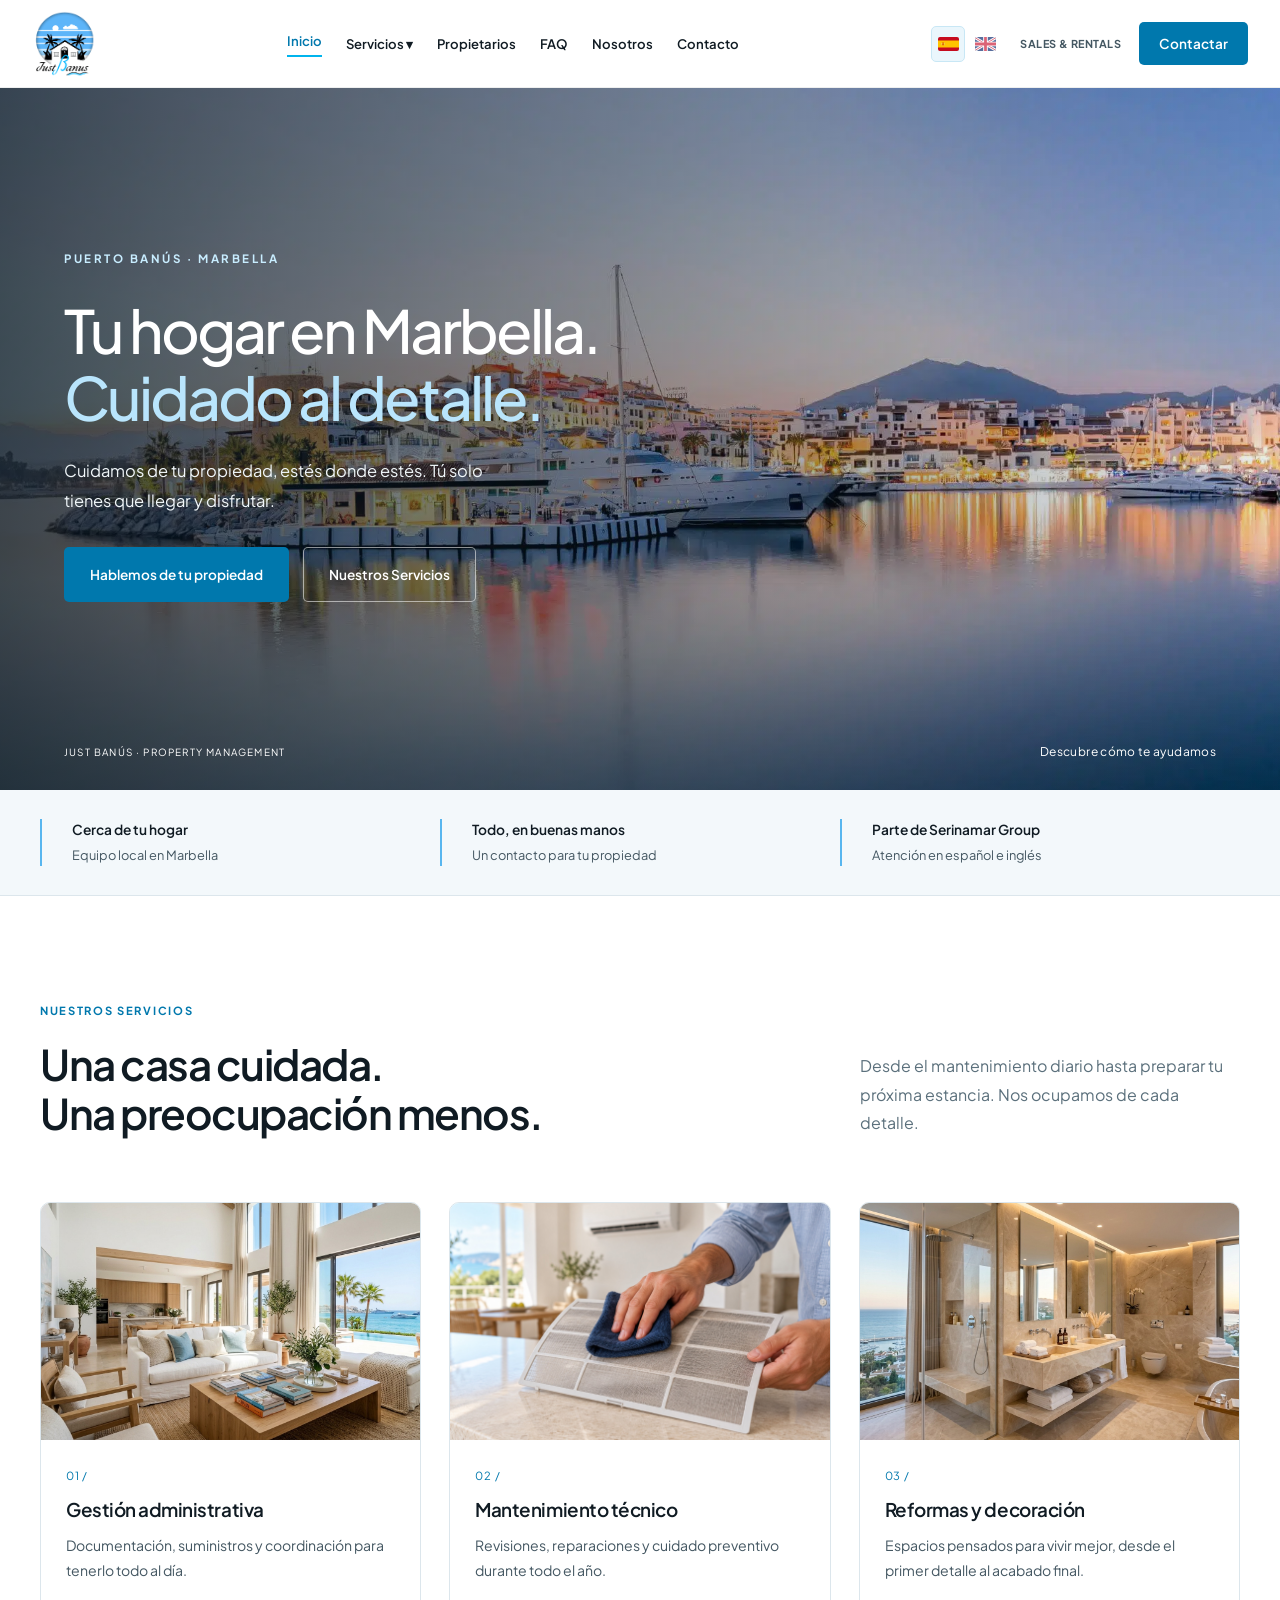
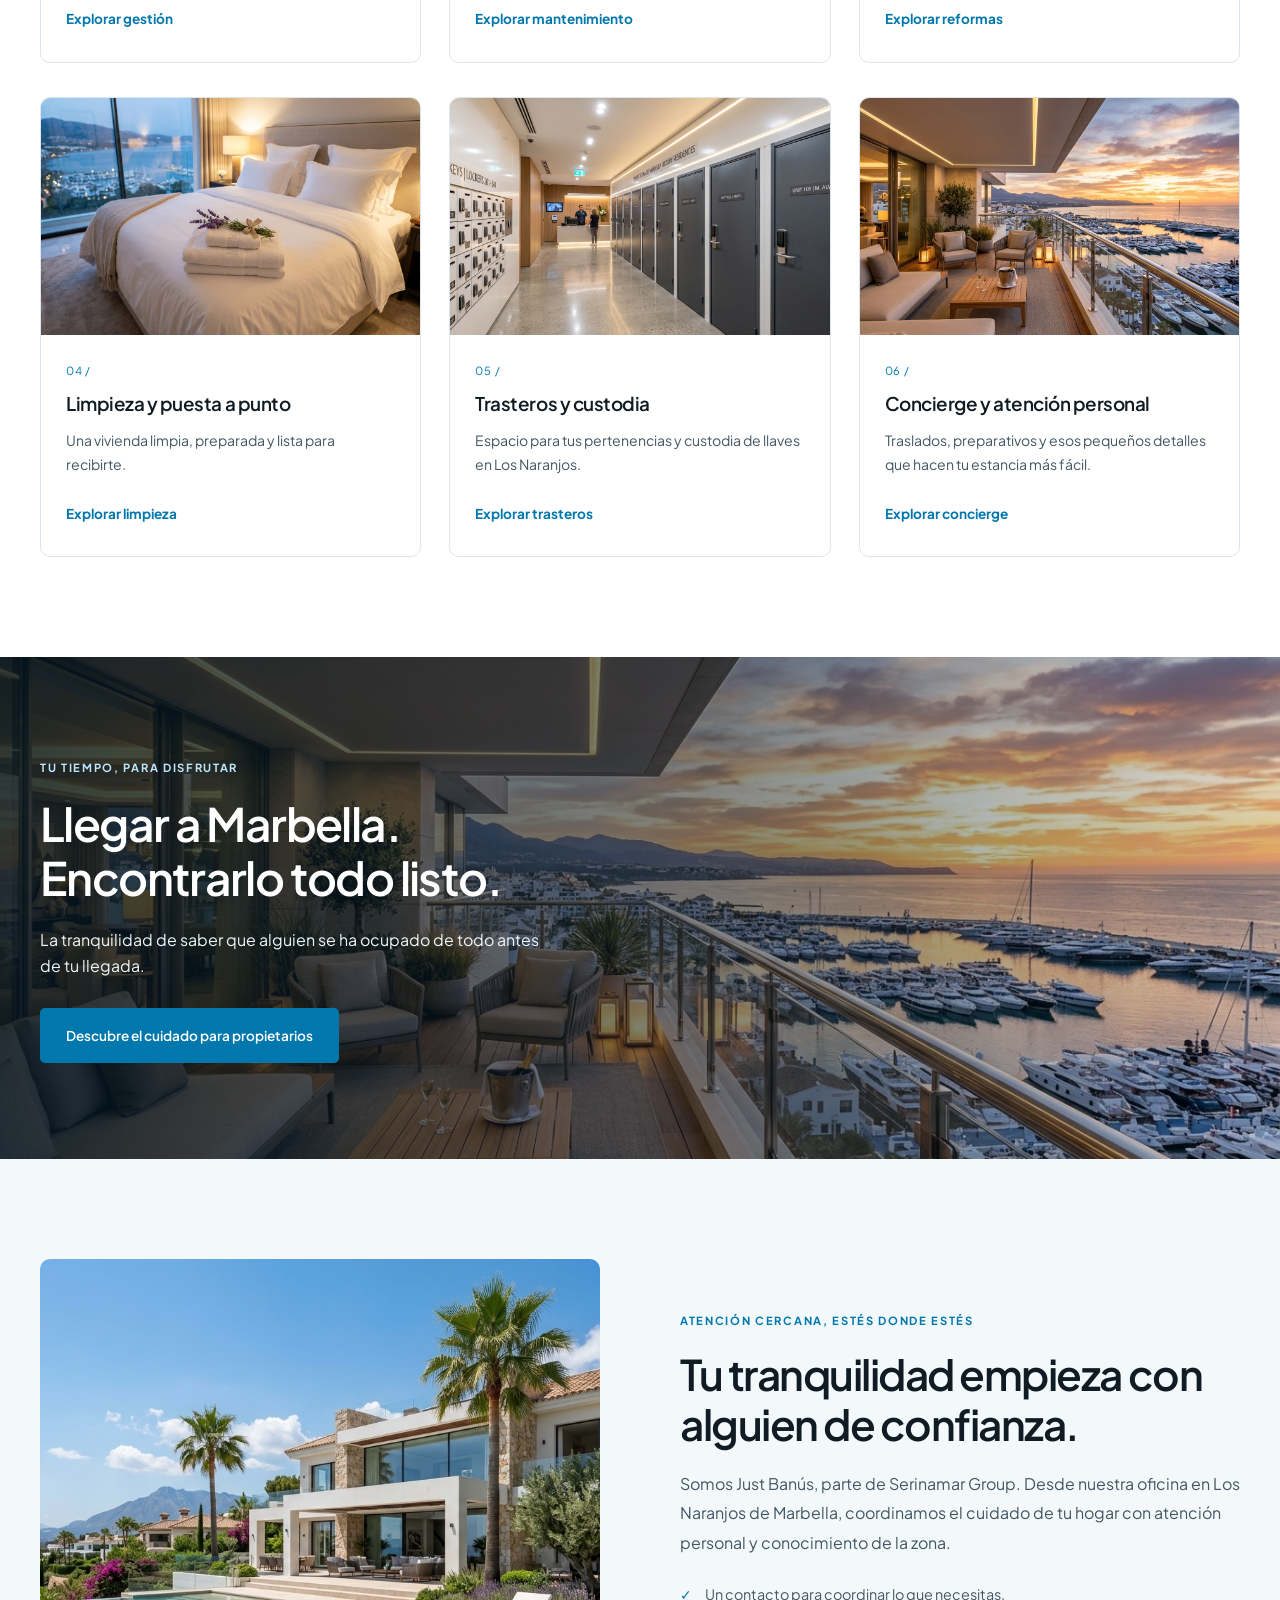
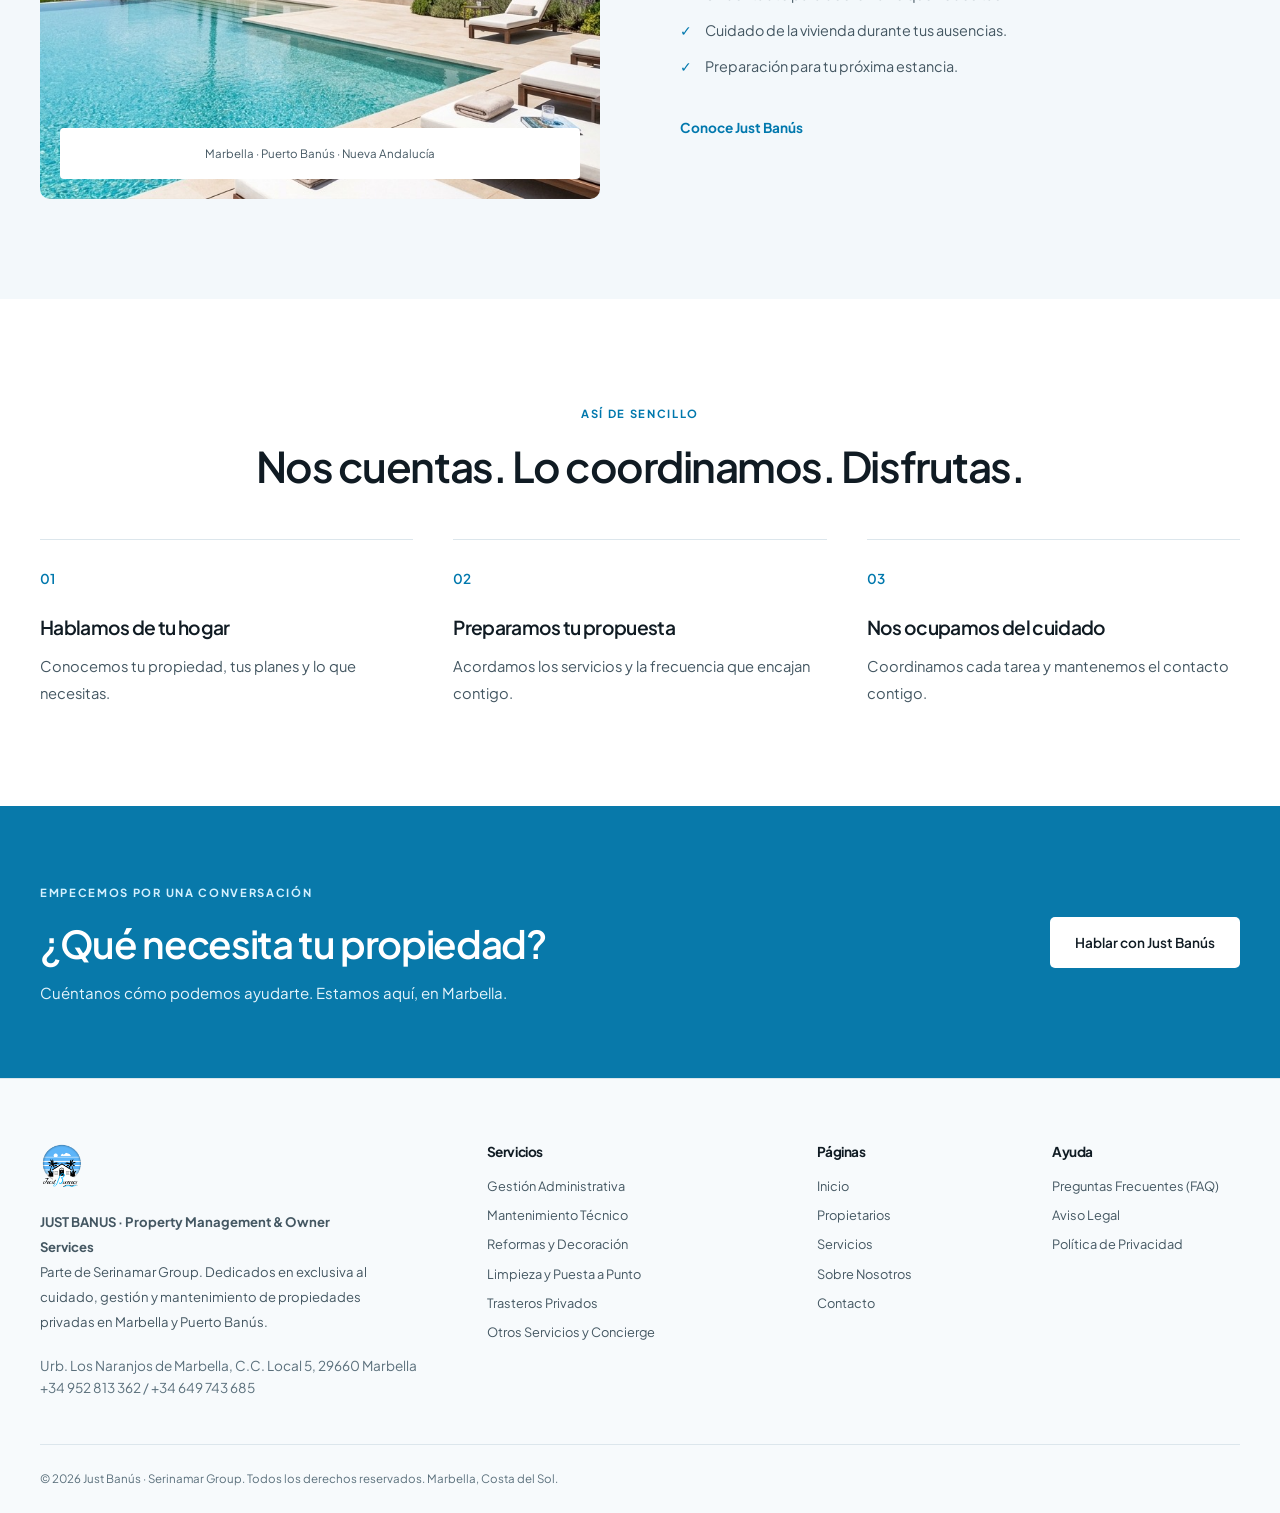
==== index.html @ a29c3949 "Initial commit: Just Banus project with clean button design" ====
<!DOCTYPE html>
<html lang="es">
<head>
  <meta charset="UTF-8">
    <meta http-equiv="Cache-Control" content="no-cache, no-store, must-revalidate">
  <meta http-equiv="Pragma" content="no-cache">
  <meta http-equiv="Expires" content="0">
  <meta name="viewport" content="width=device-width, initial-scale=1.0">
  <title>Just Banús | Your Marbella Home. Taken care of.</title>
  
  <meta name="description" content="JUST BANUS · Property Management & Owner Services. Dedicados en exclusiva al cuidado, gestión y mantenimiento de propiedades privadas en Marbella y Puerto Banús.">
  <meta name="keywords" content="just banus, property management marbella, puerto banus property care, serinamar group">
  <meta name="robots" content="index, follow">
  <link rel="canonical" href="https://justbanus.com/">

  <link rel="preload" as="image" href="assets/puerto-banus-marina-hero.webp">
  <!-- Google Fonts & Stylesheet -->
  <link rel="preconnect" href="https://fonts.googleapis.com">
  <link rel="preconnect" href="https://fonts.gstatic.com" crossorigin>
  <link href="https://fonts.googleapis.com/css2?family=Plus+Jakarta+Sans:wght@400;500;600;700;800&display=swap" rel="stylesheet">
  <link rel="stylesheet" href="styles.css?v=8.0">

  <script type="application/ld+json">
  {
    "@context": "https://schema.org",
    "@type": "RealEstateAgent",
    "name": "Just Banús",
    "url": "https://justbanus.com/",
    "logo": "https://justbanus.com/wp-content/uploads/2022/06/JUST-logo-300.png",
    "address": {
      "@type": "PostalAddress",
      "streetAddress": "Urb. Los Naranjos de Marbella, C.C. Local 5",
      "addressLocality": "Nueva Andalucía, Marbella",
      "postalCode": "29660",
      "addressCountry": "ES"
    },
    "telephone": "+34952813362"
  }
  </script>
</head>
<body class="home-page">
  <a class="skip-link" href="#main-content">Ir al contenido / Skip to content</a>

    <!-- Navigation Header -->
  <header>
    <nav class="navbar">
      <div class="container nav-container">
        
        <a href="index.html" class="logo-wrapper">
          <img src="assets/just-logo-300.png" width="300" height="314" alt="Just Banús Logo">
        </a>

        <ul class="nav-menu">
          <li><a href="index.html" class="nav-link active" data-i18n="nav_home">Inicio</a></li>
          <li class="nav-item-dropdown">
            <a href="servicios.html" class="nav-link" data-i18n="nav_services">Servicios ▾</a>
                        <ul class="dropdown-menu">
              <li class="dropdown-item"><a href="servicios.html" data-i18n="dropdown_all"><strong>Todos los servicios</strong></a></li>
              <li class="dropdown-item"><a href="servicios.html#administrative" data-i18n="dropdown_admin">Gestión administrativa</a></li>
              <li class="dropdown-item"><a href="servicios-maintenance-service.html" data-i18n="dropdown_maint">Mantenimiento técnico</a></li>
              <li class="dropdown-item"><a href="servicios-home-staging.html" data-i18n="dropdown_reforms">Reformas y Decoración</a></li>
              <li class="dropdown-item"><a href="servicios-limpieza.html" data-i18n="dropdown_housekeeping">Limpieza y puesta a punto</a></li>
              <li class="dropdown-item"><a href="servicios-storage-rooms.html" data-i18n="dropdown_storage">Trasteros Privados</a></li>
              <li class="dropdown-item"><a href="servicios-more-services.html" data-i18n="dropdown_more">Otros Servicios y Concierge</a></li>
            </ul>
          </li>
          <li><a href="propietarios.html" class="nav-link" data-i18n="nav_owners">Propietarios</a></li>
          <li><a href="faq.html" class="nav-link" data-i18n="nav_faq">FAQ</a></li>
          <li><a href="nosotros.html" class="nav-link" data-i18n="nav_about">Nosotros</a></li>
          <li><a href="contacto.html" class="nav-link" data-i18n="nav_contact">Contacto</a></li>
        </ul>

        <div class="nav-actions">
          <div class="lang-toggle">
            <button class="lang-btn active" data-lang="es" onclick="setLanguage('es')" aria-label="Español" title="Español">
              <img src="assets/flag-es.svg" alt="Español" class="flag-icon">
            </button>
            <button class="lang-btn" data-lang="en" onclick="setLanguage('en')" aria-label="English" title="English">
              <img src="assets/flag-en.svg" alt="English" class="flag-icon">
            </button>
          </div>

          <a href="https://serinamar.com" class="btn-sales-rentals" target="_blank" rel="noopener">
            SALES & RENTALS
          </a>

          <button class="btn-primary" onclick="openModal()" data-i18n="nav_btn_contact">
            Contactar
          </button>

          <button class="mobile-toggle" type="button" aria-label="Abrir menú" aria-expanded="false" aria-controls="mobile-navigation"><svg viewBox="0 0 24 24" fill="none" stroke="currentColor" stroke-width="1.7" stroke-linecap="round" aria-hidden="true"><path d="M4 6h16M4 12h16M4 18h16"/></svg></button>
        </div>

      </div>
    </nav>

    <!-- Mobile Drawer Navigation -->
        <div id="mobile-navigation" class="mobile-drawer" hidden>
      <a href="index.html" class="nav-link" data-i18n="nav_home">Inicio</a>
      <a href="servicios.html" class="nav-link" data-i18n="nav_services">Servicios</a>
      <a href="propietarios.html" class="nav-link" data-i18n="nav_owners">Propietarios</a>
      <a href="faq.html" class="nav-link" data-i18n="nav_faq">FAQ</a>
      <a href="nosotros.html" class="nav-link" data-i18n="nav_about">Nosotros</a>
      <a href="contacto.html" class="nav-link" data-i18n="nav_contact">Contacto</a>
      <a href="https://serinamar.com" target="_blank" rel="noopener" class="nav-link" style="color: var(--primary-blue); font-weight: 700;">SALES & RENTALS</a>
    </div>
  </header>

  <main id="main-content">
    <section class="jb-hero-section" aria-labelledby="home-title">
      <div class="jb-hero-bg" aria-hidden="true"></div>
      <div class="jb-hero-overlay" aria-hidden="true"></div>
      <div class="jb-hero-container">
        <div class="jb-hero-text-wrap">
          <p class="jb-hero-eyebrow" data-i18n="home_hero_eyebrow">Puerto Banús · Marbella</p>
          <h1 id="home-title" class="jb-hero-title" data-i18n="refresh_hero_title">Tu hogar en Marbella.<br><span>Cuidado al detalle.</span></h1>
          <p class="jb-hero-subtitle" data-i18n="refresh_hero_sub">Cuidamos de tu propiedad, estés donde estés. Tú solo tienes que llegar y disfrutar.</p>
          <div class="jb-hero-actions">
            <a href="contacto.html" class="btn-jb-primary" data-i18n="refresh_hero_cta">Hablemos de tu propiedad</a>
            <a href="#services-overview" class="btn-jb-secondary" data-i18n="btn_our_services">Nuestros servicios</a>
          </div>
        </div>
      </div>
      <div class="hero-bottom"><span>JUST BANÚS · PROPERTY MANAGEMENT</span><a href="#services-overview" data-i18n="refresh_explore">Descubre cómo te ayudamos</a></div>
    </section>

    <div class="trust-strip">
      <div class="container trust-grid">
        <p data-i18n="refresh_trust_local"><strong>Cerca de tu hogar</strong><span>Equipo local en Marbella</span></p>
        <p data-i18n="refresh_trust_care"><strong>Todo, en buenas manos</strong><span>Un contacto para tu propiedad</span></p>
        <p data-i18n="refresh_trust_group"><strong>Parte de Serinamar Group</strong><span>Atención en español e inglés</span></p>
      </div>
    </div>

    <section id="services-overview" class="section-padding">
      <div class="container">
        <div class="section-heading-row" data-reveal>
          <div><span class="badge-tag" data-i18n="home_services_badge">Nuestros servicios</span><h2 class="section-title" data-i18n="refresh_services_title">Una casa cuidada.<br>Una preocupación menos.</h2></div>
          <p class="section-subtitle" data-i18n="refresh_services_sub">Desde el mantenimiento diario hasta preparar tu próxima estancia. Nos ocupamos de cada detalle.</p>
        </div>
        <div class="photo-services">
          <article class="photo-service" data-reveal>
            <a class="photo-service-media" href="servicios.html#administrative" tabindex="-1" aria-hidden="true"><img src="assets/optimized/staging_livingroom.jpg" alt="" width="1376" height="768" loading="lazy" decoding="async"></a>
            <div class="photo-service-body"><span class="service-number">01 /</span><h3 data-i18n="refresh_service_1">Gestión administrativa</h3><p data-i18n="refresh_service_1_desc">Documentación, suministros y coordinación para tenerlo todo al día.</p><a class="section-link" href="servicios.html#administrative" data-i18n="refresh_service_link_1">Explorar gestión</a></div>
          </article>
          <article class="photo-service" data-reveal>
            <a class="photo-service-media" href="servicios-maintenance-service.html" tabindex="-1" aria-hidden="true"><img src="assets/care-maintenance.jpg" alt="" width="1536" height="1024" loading="lazy" decoding="async"></a>
            <div class="photo-service-body"><span class="service-number">02 /</span><h3 data-i18n="refresh_service_2">Mantenimiento técnico</h3><p data-i18n="refresh_service_2_desc">Revisiones, reparaciones y cuidado preventivo durante todo el año.</p><a class="section-link" href="servicios-maintenance-service.html" data-i18n="refresh_service_link_2">Explorar mantenimiento</a></div>
          </article>
          <article class="photo-service" data-reveal>
            <a class="photo-service-media" href="servicios-home-staging.html" tabindex="-1" aria-hidden="true"><img src="assets/optimized/staging_bathroom.jpg" alt="" width="1376" height="768" loading="lazy" decoding="async"></a>
            <div class="photo-service-body"><span class="service-number">03 /</span><h3 data-i18n="refresh_service_3">Reformas y decoración</h3><p data-i18n="refresh_service_3_desc">Espacios pensados para vivir mejor, desde el primer detalle al acabado final.</p><a class="section-link" href="servicios-home-staging.html" data-i18n="refresh_service_link_3">Explorar reformas</a></div>
          </article>
          <article class="photo-service" data-reveal>
            <a class="photo-service-media" href="servicios-limpieza.html" tabindex="-1" aria-hidden="true"><img src="assets/optimized/cleaning.jpg" alt="" width="1376" height="768" loading="lazy" decoding="async"></a>
            <div class="photo-service-body"><span class="service-number">04 /</span><h3 data-i18n="refresh_service_4">Limpieza y puesta a punto</h3><p data-i18n="refresh_service_4_desc">Una vivienda limpia, preparada y lista para recibirte.</p><a class="section-link" href="servicios-limpieza.html" data-i18n="refresh_service_link_4">Explorar limpieza</a></div>
          </article>
          <article class="photo-service" data-reveal>
            <a class="photo-service-media" href="servicios-storage-rooms.html" tabindex="-1" aria-hidden="true"><img src="assets/optimized/storage_rooms.jpg" alt="" width="1376" height="768" loading="lazy" decoding="async"></a>
            <div class="photo-service-body"><span class="service-number">05 /</span><h3 data-i18n="refresh_service_5">Trasteros y custodia</h3><p data-i18n="refresh_service_5_desc">Espacio para tus pertenencias y custodia de llaves en Los Naranjos.</p><a class="section-link" href="servicios-storage-rooms.html" data-i18n="refresh_service_link_5">Explorar trasteros</a></div>
          </article>
          <article class="photo-service" data-reveal>
            <a class="photo-service-media" href="servicios-more-services.html" tabindex="-1" aria-hidden="true"><img src="assets/optimized/hero.jpg" alt="" width="1376" height="768" loading="lazy" decoding="async"></a>
            <div class="photo-service-body"><span class="service-number">06 /</span><h3 data-i18n="refresh_service_6">Concierge y atención personal</h3><p data-i18n="refresh_service_6_desc">Traslados, preparativos y esos pequeños detalles que hacen tu estancia más fácil.</p><a class="section-link" href="servicios-more-services.html" data-i18n="refresh_service_link_6">Explorar concierge</a></div>
          </article>
        </div>
      </div>
    </section>

    <section class="photo-banner arrival-banner" aria-labelledby="arrival-title">
      <img src="assets/optimized/hero.jpg" alt="Terraza mediterránea con vistas al puerto al atardecer" width="1376" height="768" loading="lazy" decoding="async">
      <div class="container photo-banner-content" data-reveal>
        <span class="badge-tag" data-i18n="refresh_arrival_badge">Tu tiempo, para disfrutar</span>
        <h2 id="arrival-title" data-i18n="refresh_arrival_title">Llegar a Marbella.<br>Encontrarlo todo listo.</h2>
        <p data-i18n="refresh_arrival_sub">La tranquilidad de saber que alguien se ha ocupado de todo antes de tu llegada.</p>
        <a href="propietarios.html" class="btn-jb-primary" data-i18n="refresh_arrival_cta">Descubre el cuidado para propietarios</a>
      </div>
    </section>

    <section class="section-padding soft-section">
      <div class="container editorial-split">
        <div class="editorial-photo" data-reveal><img src="assets/optimized/villa.jpg" alt="Vivienda mediterránea con piscina y jardín" width="1376" height="768" loading="lazy" decoding="async"><div class="photo-caption" data-i18n="refresh_local_caption">Marbella · Puerto Banús · Nueva Andalucía</div></div>
        <div class="editorial-copy" data-reveal>
          <span class="badge-tag" data-i18n="refresh_local_badge">Atención cercana, estés donde estés</span>
          <h2 class="section-title" data-i18n="refresh_local_title">Tu tranquilidad empieza con alguien de confianza.</h2>
          <p data-i18n="refresh_local_text">Somos Just Banús, parte de Serinamar Group. Desde nuestra oficina en Los Naranjos de Marbella, coordinamos el cuidado de tu hogar con atención personal y conocimiento de la zona.</p>
          <ul class="check-list"><li data-i18n="refresh_local_1">Un contacto para coordinar lo que necesitas.</li><li data-i18n="refresh_local_2">Cuidado de la vivienda durante tus ausencias.</li><li data-i18n="refresh_local_3">Preparación para tu próxima estancia.</li></ul>
          <a href="nosotros.html" class="section-link" data-i18n="refresh_local_cta">Conoce Just Banús</a>
        </div>
      </div>
    </section>

    <section class="section-padding">
      <div class="container">
        <div class="section-header" data-reveal><span class="badge-tag" data-i18n="refresh_process_badge">Así de sencillo</span><h2 class="section-title" data-i18n="refresh_process_title">Nos cuentas. Lo coordinamos. Disfrutas.</h2></div>
        <div class="process-grid">
          <article class="process-step" data-reveal><span class="process-number">01</span><h3 data-i18n="refresh_step1_title">Hablamos de tu hogar</h3><p data-i18n="refresh_step1_desc">Conocemos tu propiedad, tus planes y lo que necesitas.</p></article>
          <article class="process-step" data-reveal><span class="process-number">02</span><h3 data-i18n="refresh_step2_title">Preparamos tu propuesta</h3><p data-i18n="refresh_step2_desc">Acordamos los servicios y la frecuencia que encajan contigo.</p></article>
          <article class="process-step" data-reveal><span class="process-number">03</span><h3 data-i18n="refresh_step3_title">Nos ocupamos del cuidado</h3><p data-i18n="refresh_step3_desc">Coordinamos cada tarea y mantenemos el contacto contigo.</p></article>
        </div>
      </div>
    </section>

    <section class="contact-banner">
      <div class="container contact-banner-inner" data-reveal>
        <div><span class="badge-tag" data-i18n="refresh_contact_badge">Empecemos por una conversación</span><h2 data-i18n="refresh_contact_title">¿Qué necesita tu propiedad?</h2><p data-i18n="refresh_contact_sub">Cuéntanos cómo podemos ayudarte. Estamos aquí, en Marbella.</p></div>
        <a href="contacto.html" class="btn-white" data-i18n="refresh_contact_cta">Hablar con Just Banús</a>
      </div>
    </section>
  </main>

  <!-- Footer -->
  <footer class="footer">
    <div class="container">
      <div class="footer-grid">
        <div>
          <img src="assets/just-logo-300.png" width="300" height="314" alt="Just Banús Logo" style="height: 44px; margin-bottom: 1rem;">
          <p data-i18n="footer_desc"><strong>JUST BANUS · Property Management & Owner Services</strong><br>Parte de Serinamar Group. Dedicados en exclusiva al cuidado, gestión y mantenimiento de propiedades privadas en Marbella y Puerto Banús.</p>
          <div style="margin-top: 1.25rem; font-size: 0.85rem; color: var(--text-muted);">
            <div data-i18n="footer_address">Urb. Los Naranjos de Marbella, C.C. Local 5, 29660 Marbella</div>
            <div data-i18n="footer_phones">+34 952 813 362 / +34 649 743 685</div>
          </div>
        </div>

        <div>
          <h4 style="margin-bottom: 1rem;" data-i18n="footer_services">Servicios</h4>
          <ul style="list-style: none; display: flex; flex-direction: column; gap: 0.5rem;">
            <li><a href="servicios.html" data-i18n="footer_s1">Gestión Administrativa</a></li>
            <li><a href="servicios-maintenance-service.html" data-i18n="footer_s2">Mantenimiento Técnico</a></li>
            <li><a href="servicios-home-staging.html" data-i18n="footer_s3">Reformas y Decoración</a></li>
            <li><a href="servicios.html" data-i18n="footer_s4">Limpieza y Puesta a Punto</a></li>
            <li><a href="servicios-storage-rooms.html" data-i18n="footer_s5">Trasteros Privados</a></li>
            <li><a href="servicios-more-services.html" data-i18n="footer_s6">Otros Servicios y Concierge</a></li>
          </ul>
        </div>

        <div>
          <h4 style="margin-bottom: 1rem;" data-i18n="footer_pages">Páginas</h4>
          <ul style="list-style: none; display: flex; flex-direction: column; gap: 0.5rem;">
            <li><a href="index.html" data-i18n="footer_p1">Inicio</a></li>
            <li><a href="propietarios.html" data-i18n="footer_p2">Propietarios</a></li>
            <li><a href="servicios.html" data-i18n="footer_p3">Servicios</a></li>
            <li><a href="nosotros.html" data-i18n="footer_p4">Sobre Nosotros</a></li>
            <li><a href="contacto.html" data-i18n="footer_p5">Contacto</a></li>
          </ul>
        </div>

        <div>
          <h4 style="margin-bottom: 1rem;" data-i18n="footer_help">Ayuda</h4>
          <ul style="list-style: none; display: flex; flex-direction: column; gap: 0.5rem;">
            <li><a href="faq.html" data-i18n="footer_h1">Preguntas Frecuentes (FAQ)</a></li>
            <li><a href="contacto.html" data-i18n="footer_h2">Aviso Legal</a></li>
            <li><a href="contacto.html" data-i18n="footer_h3">Política de Privacidad</a></li>
          </ul>
        </div>
      </div>

      <div class="footer-bottom">
        <span data-i18n="footer_rights">© 2026 Just Banús · Serinamar Group. Todos los derechos reservados. Marbella, Costa del Sol.</span>
      </div>
    </div>
  </footer>

  <script src="translations.js?v=4.1"></script>
  <script src="home-i18n.js?v=1.1"></script>
  <script src="script.js?v=8.1"></script>
</body>
</html>
---- styles.css ----
/* Just Banús — the logo's sky blue, cyan, black and white. */
:root {
  --bg-main: #fff;
  --bg-soft: #f3f8fb;
  --bg-card: #fff;
  --border-light: #dce6ec;
  --border-blue: #c8e7f5;
  --primary-blue: #0078ad;
  --primary-blue-hover: #005e89;
  --brand-sky: #58b6ef;
  --brand-cyan: #00b4ed;
  --ocean-blue: #0078ad;
  --light-blue-bg: #eaf6fc;
  --text-dark: #101b23;
  --text-slate: #445762;
  --text-muted: #5b707c;
  --font-primary: 'Plus Jakarta Sans', -apple-system, BlinkMacSystemFont, 'Segoe UI', sans-serif;
  --radius-sm: 6px;
  --radius-md: 10px;
  --radius-lg: 14px;
  --radius-full: 999px;
  --shadow-sm: 0 3px 15px rgb(16 27 35 / 3%);
  --shadow-md: 0 10px 35px rgb(16 27 35 / 7%);
  --shadow-lg: 0 18px 50px rgb(16 27 35 / 10%);
  --transition: 240ms ease;
  --nav-height: 88px;
}
*, *::before, *::after { box-sizing: border-box; }
* { margin: 0; padding: 0; }
html { scroll-behavior: smooth; scroll-padding-top: calc(var(--nav-height) + 20px); font-family: var(--font-primary); color: var(--text-dark); background: #fff; -webkit-font-smoothing: antialiased; }
body { line-height: 1.65; }
img { max-width: 100%; height: auto; }
button, input, select, textarea { font: inherit; }
button, a, summary { -webkit-tap-highlight-color: transparent; }
a { color: inherit; text-decoration: none; }
button { cursor: pointer; }
p { color: var(--text-slate); font-size: 1rem; }
h1, h2, h3, h4, h5, h6 { font-family: var(--font-primary) !important; font-weight: 600; line-height: 1.18; letter-spacing: -.035em; color: var(--text-dark); overflow-wrap: break-word; }
::selection { background: #c7edff; color: #101b23; }
:focus-visible { outline: 3px solid var(--primary-blue); outline-offset: 5px; }
.container { width: min(1200px, calc(100% - 80px)); margin-inline: auto; }
.section-padding { padding-block: 100px; }
.section-soft, .soft-section { background: var(--bg-soft); }
.text-blue { color: var(--primary-blue); }
.section-header { max-width: 780px; margin: 0 auto 48px; text-align: center; }
.badge-tag { display: inline-block; font-size: .7rem; font-weight: 700; letter-spacing: .15em; text-transform: uppercase; color: var(--primary-blue); margin-bottom: 20px; line-height: 1.5; }
.section-title { font-size: clamp(2rem, 3.3vw, 2.85rem); margin-bottom: 20px; }
.section-subtitle { font-size: 1rem; line-height: 1.8; color: var(--text-muted); }
.section-heading-row { display: flex; justify-content: space-between; align-items: end; gap: 40px; margin-bottom: 44px; }
.section-heading-row > div { flex: 1.3; }
.section-heading-row > p { flex: .8; max-width: 380px; padding-bottom: 20px; }
.section-link { display: inline-flex; align-items: center; gap: 18px; color: var(--primary-blue); font-size: .85rem; font-weight: 700; padding-block: 12px; text-underline-offset: 5px; }
.section-link:hover { text-decoration: underline; }
.skip-link { position: fixed; top: 12px; left: 12px; z-index: 2200; padding: 10px 18px; background: white; color: #101b23; border-radius: 5px; transform: translateY(-160%); }
.skip-link:focus { transform: none; }

/* One navigation treatment throughout the site keeps the original logo clear. */
.navbar { position: fixed; inset: 0 0 auto; height: var(--nav-height); z-index: 1000; background: rgb(255 255 255 / 98%); border-bottom: 1px solid rgb(16 27 35 / 7%); transition: box-shadow var(--transition); }
.navbar.scrolled { box-shadow: var(--shadow-sm); }
.nav-container { width: min(1360px, calc(100% - 64px)); height: 100%; margin-inline: auto; display: flex; align-items: center; justify-content: space-between; gap: 24px; }
.logo-wrapper { display: flex; align-items: center; flex-shrink: 0; }
.logo-wrapper img { height: 66px; width: auto; display: block; }
.nav-menu { list-style: none; display: flex; align-items: center; gap: 24px; }
.nav-link { display: block; padding-block: 10px; font-size: .82rem; font-weight: 600; color: var(--text-dark); white-space: nowrap; transition: color var(--transition); }
.nav-link:hover, .nav-link.active { color: var(--primary-blue); }
.nav-link.active::after { content: ''; display: block; height: 2px; background: var(--brand-cyan); margin-top: 3px; }
.nav-item-dropdown { position: relative; }
.dropdown-menu { position: absolute; top: 100%; left: -20px; list-style: none; min-width: 270px; padding: 12px; background: #fff; border: 1px solid var(--border-light); border-radius: var(--radius-md); box-shadow: var(--shadow-md); opacity: 0; visibility: hidden; transform: translateY(8px); transition: opacity var(--transition), transform var(--transition), visibility var(--transition); }
.nav-item-dropdown:hover .dropdown-menu, .nav-item-dropdown:focus-within .dropdown-menu { opacity: 1; visibility: visible; transform: none; }
.dropdown-item a { display: block; border-radius: 4px; padding: 10px; font-size: .82rem; color: var(--text-slate); }
.dropdown-item a:hover { color: var(--primary-blue); background: var(--light-blue-bg); }
.nav-actions { display: flex; align-items: center; gap: 18px; flex-shrink: 0; }
.lang-toggle { display: flex; gap: 3px; align-items: center; }
.lang-btn { display: inline-flex; align-items: center; justify-content: center; min-width: 34px; min-height: 36px; background: transparent; border: 1px solid transparent; border-radius: 5px; opacity: .65; transition: opacity var(--transition); }
.lang-btn.active { opacity: 1; background: var(--light-blue-bg); border-color: var(--border-blue); }
.lang-btn:hover { opacity: 1; }
.flag-icon { width: 21px; height: 14px; display: block; object-fit: cover; border-radius: 2px; }
.btn-primary, .btn-jb-primary, .btn-jb-secondary, .btn-outline, .btn-white { display: inline-flex; align-items: center; justify-content: center; gap: 18px; border: 1px solid transparent; padding: 15px 24px; border-radius: 5px; font-weight: 600; font-size: .85rem; line-height: 1.4; cursor: pointer; transition: background var(--transition), transform var(--transition), border-color var(--transition); text-align: center; }
.btn-primary, .btn-jb-primary { color: white; background: var(--primary-blue); }
.btn-primary:hover, .btn-jb-primary:hover { background: var(--primary-blue-hover); transform: translateY(-2px); }
.nav-actions > .btn-primary { padding: 11px 19px; }
.btn-outline { border-color: var(--primary-blue); color: var(--primary-blue); background: transparent; }
.btn-outline:hover { background: var(--light-blue-bg); }
.btn-white { color: var(--text-dark); background: white; }
.btn-white:hover { background: #e6f5fc; transform: translateY(-2px); }
.btn-sales-rentals { font-size: .68rem; font-weight: 700; letter-spacing: .04em; white-space: nowrap; color: var(--text-slate); padding-block: 10px; }
.btn-sales-rentals:hover { color: var(--primary-blue); }
.mobile-toggle { display: none; border: 1px solid var(--border-light); border-radius: 5px; background: white; color: var(--text-dark); height: 44px; width: 44px; align-items: center; justify-content: center; font-size: 1.4rem; }
.mobile-toggle svg { width: 22px; height: 22px; }
.mobile-drawer { display: none !important; }

/* Port photograph and a directional overlay, with room for the view. */
.jb-hero-section { margin-top: var(--nav-height); position: relative; min-height: 620px; height: min(78svh, 850px); display: flex; align-items: center; overflow: hidden; background: #102c3b; }
.jb-hero-bg { position: absolute; inset: -2%; background: url('assets/puerto-banus-marina-hero.webp') center 55% / cover no-repeat; animation: hero-drift 25s ease-in-out infinite alternate; }
@keyframes hero-drift { to { transform: scale(1.045); } }
.jb-hero-overlay { position: absolute; inset: 0; background: linear-gradient(90deg, rgb(6 24 36 / 78%) 0%, rgb(6 24 36 / 45%) 48%, rgb(6 24 36 / 7%) 100%), linear-gradient(0deg, rgb(6 24 36 / 40%), transparent 30%); }
.jb-hero-container { position: relative; z-index: 1; width: min(1280px, calc(100% - 128px)); margin-inline: auto; padding: 48px 0 75px; }
.jb-hero-text-wrap { max-width: 800px; }
.jb-hero-eyebrow { font-size: .72rem; font-weight: 700; text-transform: uppercase; letter-spacing: .22em; color: #c8edff; margin-bottom: 28px; }
.jb-hero-title { font-size: clamp(2.5rem, 4.65vw, 4.5rem); font-weight: 500; color: white; line-height: 1.13; letter-spacing: -.05em; margin-bottom: 26px; }
.jb-hero-title span { color: #b9e5fc; }
.jb-hero-subtitle { color: #f0f6f9; max-width: 460px; font-size: 1.03rem; line-height: 1.8; margin-bottom: 32px; }
.jb-hero-actions { display: flex; gap: 14px; align-items: center; flex-wrap: wrap; }
.btn-jb-primary { padding: 17px 25px; }
.btn-jb-secondary { color: white; border-color: rgb(255 255 255 / 55%); background: rgb(0 0 0 / 6%); padding: 17px 25px; }
.btn-jb-secondary:hover { background: rgb(255 255 255 / 15%); border-color: white; }
.hero-bottom { position: absolute; z-index: 1; bottom: 28px; left: 64px; right: 64px; display: flex; justify-content: space-between; align-items: center; color: #fff; font-size: .62rem; letter-spacing: .12em; }
.hero-bottom a { display: flex; gap: 18px; align-items: center; font-size: .75rem; letter-spacing: .03em; }
.hero-bottom a span { font-size: 1.2rem; }
.trust-strip { background: var(--bg-soft); border-bottom: 1px solid var(--border-light); }
.trust-grid { display: grid; grid-template-columns: repeat(3, 1fr); padding-block: 29px; }
.trust-grid p { padding-left: 30px; border-left: 2px solid var(--brand-sky); font-size: .8rem; }
.trust-grid strong, .trust-grid span { display: block; }
.trust-grid strong { color: var(--text-dark); font-size: .86rem; font-weight: 600; margin-bottom: 3px; }

/* Spacious, photo-first service cards; detail stays available on the service hub. */
.photo-services { display: grid; grid-template-columns: repeat(3, minmax(0, 1fr)); gap: 34px 28px; }
.photo-service { min-width: 0; border: 1px solid var(--border-light); border-radius: var(--radius-md); background: white; overflow: hidden; display: flex; flex-direction: column; transition: box-shadow var(--transition), transform var(--transition); }
.photo-service-media { display: block; width: 100%; aspect-ratio: 1.6; overflow: hidden; background: var(--bg-soft); flex-shrink: 0; }
.photo-service-media img { width: 100%; height: 100%; object-fit: cover; display: block; transition: transform 650ms ease; }
.photo-service:hover .photo-service-media img { transform: scale(1.045); }
.photo-service:hover { box-shadow: var(--shadow-md); }
.photo-service-body { padding: 26px 25px 19px; display: flex; flex-direction: column; align-items: flex-start; flex: 1; }
.service-number { color: var(--primary-blue); font-size: .7rem; letter-spacing: .07em; margin-bottom: 13px; }
.photo-service h2, .photo-service h3 { font-size: 1.18rem; margin-bottom: 13px; letter-spacing: -.025em; }
.photo-service p { font-size: .88rem; line-height: 1.75; margin-bottom: 14px; }
.photo-service .section-link { margin-top: auto; }
.service-details { width: 100%; border-top: 1px solid var(--border-light); margin-block: 4px 12px; padding-top: 12px; font-size: .85rem; }
.service-details summary { color: var(--primary-blue); cursor: pointer; font-weight: 600; padding-block: 4px; }
.service-details ul { padding-left: 18px; color: var(--text-slate); margin-top: 14px; }
.service-details li { padding-bottom: 8px; }
.service-details p { margin-top: 14px; }
.photo-banner { position: relative; min-height: 500px; padding-block: 96px; display: flex; align-items: center; overflow: hidden; background: #102d3b; }
.photo-banner > img { position: absolute; inset: 0; width: 100%; height: 100%; object-fit: cover; }
.photo-banner::after { content: ''; position: absolute; inset: 0; background: linear-gradient(90deg, rgb(3 23 35 / 82%), rgb(3 23 35 / 42%) 65%, rgb(3 23 35 / 12%)); }
.photo-banner-content { position: relative; z-index: 1; }
.photo-banner .badge-tag { color: #bce8ff; }
.photo-banner h2 { color: white; max-width: 680px; font-size: clamp(2rem, 3.6vw, 3.25rem); margin-bottom: 22px; }
.photo-banner p { color: #edf5f9; max-width: 500px; margin-bottom: 28px; }
.photo-banner .section-link { color: white; }
.editorial-split { display: grid; grid-template-columns: 1fr 1fr; align-items: center; gap: 80px; }
.editorial-photo { position: relative; min-width: 0; }
.editorial-photo > img { width: 100%; height: 540px; object-fit: cover; border-radius: var(--radius-md); display: block; }
.editorial-photo figcaption { color: var(--text-muted); font-size: .75rem; margin-top: 12px; }
.photo-caption { position: absolute; bottom: 20px; left: 20px; right: 20px; padding: 16px; background: white; border-radius: 4px; color: var(--text-slate); font-size: .72rem; text-align: center; }
.editorial-copy p { line-height: 1.85; margin-bottom: 22px; }
.editorial-copy h3 { margin-block: 26px 12px; font-size: 1.25rem; }
.editorial-copy .btn-primary { margin-top: 8px; }
.check-list { list-style: none; margin-block: 26px; }
.check-list li { position: relative; padding-left: 25px; margin-bottom: 12px; color: var(--text-slate); font-size: .9rem; }
.check-list li::before { content: '✓'; position: absolute; left: 0; color: var(--primary-blue); }
.process-grid { display: grid; grid-template-columns: repeat(3, minmax(0, 1fr)); gap: 40px; }
.process-step { border-top: 1px solid var(--border-light); padding-top: 28px; }
.process-number { display: block; color: var(--primary-blue); font-size: .85rem; font-weight: 600; margin-bottom: 25px; }
.process-step h3 { font-size: 1.2rem; margin-bottom: 15px; }
.process-step p { font-size: .92rem; line-height: 1.8; }
.contact-banner { background: #0879aa; padding-block: 72px; color: white; }
.contact-banner-inner { display: flex; align-items: center; justify-content: space-between; gap: 40px; }
.contact-banner .badge-tag { color: #d4f1ff; }
.contact-banner h2 { color: white; font-size: clamp(2rem, 3vw, 2.75rem); margin-bottom: 15px; }
.contact-banner p { color: #e6f5fc; font-size: .94rem; }
.contact-banner .btn-white { flex-shrink: 0; }

/* Interior pages and retained service detail content. */
.page-banner { margin-top: var(--nav-height); padding: 64px 0; background: linear-gradient(120deg, #eaf7fd, #f7fbfd 70%); border-bottom: 1px solid var(--border-light); text-align: center; }
.page-banner .badge-tag { margin-bottom: 18px; }
.page-banner h1 { font-size: clamp(2.25rem, 4vw, 3.5rem); max-width: 960px; margin: 0 auto 20px; }
.page-banner p { max-width: 670px; font-size: 1rem; line-height: 1.8; margin-inline: auto; }
.grid-2, .grid-3, .grid-4 { display: grid; gap: 28px; }
.grid-2 { grid-template-columns: repeat(2, minmax(0, 1fr)); }
.grid-3 { grid-template-columns: repeat(3, minmax(0, 1fr)); }
.grid-4 { grid-template-columns: repeat(4, minmax(0, 1fr)); }
.grid-2 > div, .grid-3 > div, .grid-4 > div { min-width: 0; }
.grid-2 img { display: block; width: 100%; object-fit: cover; }
.card, .service-block { background: white; border: 1px solid var(--border-light); border-radius: var(--radius-md); padding: 28px; }
.card p, .service-block p { font-size: .94rem; line-height: 1.8; }
.card-icon, .service-block-icon, .info-icon { display: flex; align-items: center; justify-content: center; flex-shrink: 0; width: 44px; height: 44px; border-radius: 8px; background: var(--light-blue-bg); color: var(--primary-blue); margin-bottom: 18px; }
.card-icon svg, .service-block-icon svg { width: 23px; height: 23px; }
.service-img-preview { width: 100%; height: 220px; object-fit: cover; border-radius: 8px; margin-bottom: 20px; }
.service-block-header { display: flex; align-items: center; gap: 14px; margin-bottom: 16px; }
.service-features-list { list-style: none; margin-top: 22px; }
.service-features-list li { position: relative; padding-left: 22px; margin-bottom: 12px; font-size: .92rem; color: var(--text-slate); }
.service-features-list li::before { content: '✓'; position: absolute; left: 0; color: var(--primary-blue); }
.prop-card { border: 1px solid var(--border-light); border-radius: 10px; overflow: hidden; background: white; }
.prop-img-wrap { height: 260px; position: relative; overflow: hidden; }
.prop-img-wrap img { width: 100%; height: 100%; object-fit: cover; transition: transform 500ms ease; }
.prop-card:hover img { transform: scale(1.04); }
.prop-tag { position: absolute; top: 16px; left: 16px; padding: 5px 12px; border-radius: 4px; background: var(--primary-blue); color: white; font-size: .75rem; }
.prop-body { padding: 24px; }
.prop-body h3 { font-size: 1.2rem; margin-bottom: 8px; }
.prop-specs { display: flex; flex-wrap: wrap; gap: 18px; border-block: 1px solid var(--border-light); padding-block: 12px; margin-block: 16px; font-size: .8rem; color: var(--text-muted); }
.calc-card { background: var(--bg-soft); border: 1px solid var(--border-light); border-radius: 14px; padding: 40px; }
.calc-grid { display: grid; grid-template-columns: 1fr 1fr; gap: 40px; align-items: center; }
.calc-result-box { background: white; border: 1px solid var(--border-blue); border-radius: 10px; padding: 30px; text-align: center; }
.calc-price { color: var(--primary-blue); font-size: 3rem; font-weight: 700; }
.portals-banner { background: #101b23; color: white; padding-block: 60px; }
.portals-grid { display: grid; grid-template-columns: 1fr 1fr; gap: 28px; }
.portal-box { padding: 28px; border: 1px solid #3d4e59; border-radius: 10px; }
.portal-box h3 { color: white; margin-bottom: 14px; }
.portal-box p { color: #c5d7e0; margin-bottom: 20px; }
.portal-box a { color: white; }

/* Contact: direct methods and an honest handoff to WhatsApp. */
.contact-grid { display: grid; grid-template-columns: 1fr 1.1fr; gap: 80px; align-items: start; }
.contact-heading { font-size: 1.9rem; margin-bottom: 20px; }
.contact-copy, .contact-form-intro { color: var(--text-slate); font-size: .92rem; line-height: 1.8; margin-bottom: 28px; }
.info-box-item { display: flex; align-items: start; gap: 18px; margin-bottom: 24px; }
.info-icon { margin: 0; }
.contact-method-label { font-size: .95rem; font-weight: 700; margin-bottom: 10px; }
.info-box-item .contact-copy { margin-bottom: 0; }
.contact-links { display: flex; flex-direction: column; align-items: flex-start; gap: 10px; font-size: .88rem; }
.contact-links a:hover { color: var(--primary-blue); text-decoration: underline; text-underline-offset: 4px; }
.contact-links a:last-child { color: var(--primary-blue); font-weight: 600; }
.contact-map { border: 1px solid var(--border-light); border-radius: 10px; overflow: hidden; margin-top: 32px; }
.contact-map iframe { display: block; }
.contact-form-card { padding: 38px; border: 1px solid var(--border-light); border-radius: 12px; background: var(--bg-soft); }
.contact-form-card .badge-tag { margin-bottom: 18px; }
.contact-form-card .contact-heading { font-size: 1.7rem; }
.form-group { margin-bottom: 20px; }
.form-label { display: block; font-size: .8rem; font-weight: 600; margin-bottom: 8px; }
.form-control, .form-select { width: 100%; border: 1px solid #c5d6df; border-radius: 5px; padding: 12px 14px; font-family: inherit; font-size: 1rem; color: var(--text-dark); background: white; }
.form-control:focus, .form-select:focus { outline: 2px solid var(--primary-blue); outline-offset: 2px; }
textarea.form-control { resize: vertical; min-height: 120px; }
.contact-submit { width: 100%; margin-top: 8px; }
.contact-form-note { font-size: .75rem; line-height: 1.7; color: var(--text-muted); margin-top: 16px; }
.faq-list { display: flex; flex-direction: column; gap: 16px; max-width: 840px; margin-inline: auto; }
.faq-item { border: 1px solid var(--border-light); border-radius: 8px; overflow: hidden; }
.faq-btn { width: 100%; display: flex; justify-content: space-between; align-items: center; gap: 20px; padding: 24px; border: 0; background: white; color: var(--text-dark); text-align: left; font-weight: 600; font-size: .98rem; }
.faq-body { display: none; padding: 0 24px 24px; color: var(--text-slate); font-size: .94rem; }
.faq-item.active .faq-body { display: block; }
.footer { padding: 65px 0 25px; background: #f7fafc; border-top: 1px solid var(--border-light); font-size: .8rem; }
.footer-grid { display: grid; grid-template-columns: 1.7fr 1.2fr .8fr .8fr; gap: 48px; margin-bottom: 44px; }
.footer-grid > div { min-width: 0; }
.footer-grid > div > img { width: auto; }
.footer-grid p { font-size: .82rem; line-height: 1.9; max-width: 330px; }
.footer h4 { font-size: .85rem; font-weight: 700; }
.footer a { color: var(--text-slate); }
.footer a:hover { color: var(--primary-blue); text-decoration: underline; text-underline-offset: 4px; }
.footer-bottom { padding-top: 24px; border-top: 1px solid var(--border-light); color: var(--text-muted); font-size: .72rem; }
.modal-overlay { position: fixed; inset: 0; z-index: 2000; background: rgb(16 27 35 / 60%); display: flex; align-items: center; justify-content: center; opacity: 0; visibility: hidden; transition: opacity var(--transition); }
.modal-overlay.active { opacity: 1; visibility: visible; }
.modal-content { position: relative; width: min(500px, calc(100% - 32px)); max-height: 90svh; overflow: auto; border-radius: 12px; background: white; padding: 32px; }
.modal-close { position: absolute; top: 16px; right: 16px; border: 0; background: transparent; font-size: 1.5rem; }
.reveal-pending { opacity: 0; transform: translateY(20px); transition: opacity 550ms ease, transform 550ms ease; }
.reveal-pending.is-visible { opacity: 1; transform: none; }

@media (hover: none) { .photo-service:hover .photo-service-media img, .prop-card:hover img { transform: none; } }
@media (max-width: 1250px) {
  .nav-menu { gap: 16px; }
  .nav-actions { gap: 12px; }
  .editorial-split, .contact-grid { gap: 48px; }
}
@media (max-width: 1100px) {
  :root { --nav-height: 78px; }
  .nav-menu { display: none; }
  .nav-actions > .btn-sales-rentals { display: none; }
  .mobile-toggle { display: inline-flex; }
  .logo-wrapper img { height: 58px; }
  .mobile-drawer { position: fixed; top: var(--nav-height); left: 0; right: 0; max-height: calc(100dvh - var(--nav-height)); overflow-y: auto; background: white; border-bottom: 1px solid var(--border-light); box-shadow: var(--shadow-md); padding: 20px 32px 28px; z-index: 999; flex-direction: column; }
  .mobile-drawer.active:not([hidden]) { display: flex !important; }
  .mobile-drawer .nav-link { font-size: 1rem; padding: 14px 0; border-bottom: 1px solid var(--border-light); white-space: normal; }
  .mobile-drawer .nav-link.active::after { display: none; }
  .photo-services, .grid-3, .grid-4 { grid-template-columns: repeat(2, minmax(0, 1fr)); }
  .photo-services { gap: 24px; }
  .jb-hero-container { width: calc(100% - 80px); }
  .hero-bottom { left: 40px; right: 40px; }
  .jb-hero-title { font-size: clamp(2.65rem, 5.4vw, 4.1rem); }
  .editorial-photo > img { height: 480px; }
  .footer-grid { gap: 30px; }
}
@media (max-width: 800px) {
  .container { width: calc(100% - 48px); }
  .section-padding { padding-block: 72px; }
  .section-heading-row { gap: 24px; }
  .section-heading-row > p { max-width: 280px; }
  .editorial-split, .contact-grid, .calc-grid, .grid-2, .portals-grid { grid-template-columns: 1fr; gap: 36px !important; }
  .editorial-photo > img { height: 440px; }
  .editorial-copy { max-width: 640px; }
  .contact-banner-inner { flex-direction: column; align-items: flex-start; gap: 26px; }
  .trust-grid p { padding-left: 16px; }
  .trust-grid strong { font-size: .77rem; }
  .trust-grid span { font-size: .7rem; }
  .process-grid { gap: 25px; }
  .footer-grid { grid-template-columns: 1.5fr 1fr; gap: 35px; }
  .page-banner { padding-block: 50px; }
}
@media (max-width: 560px) {
  :root { --nav-height: 74px; }
  .container { width: calc(100% - 40px); }
  .nav-container { width: calc(100% - 32px); gap: 12px; }
  .logo-wrapper img { height: 56px; }
  .nav-actions { gap: 14px; }
  .nav-actions > .btn-primary { display: none; }
  .lang-btn { min-height: 44px; min-width: 34px; }
  .mobile-drawer { padding-inline: 24px; }
  .section-padding { padding-block: 56px; }
  .section-title { font-size: 2rem; margin-bottom: 18px; }
  .section-header { margin-bottom: 32px; }
  .section-heading-row { display: block; margin-bottom: 30px; }
  .section-heading-row > p { max-width: none; padding: 0; }
  .badge-tag { font-size: .65rem; letter-spacing: .12em; margin-bottom: 16px; }
  .jb-hero-section { height: auto; min-height: 610px; }
  .jb-hero-bg { background-position: 61% center; }
  .jb-hero-overlay { background: linear-gradient(90deg, rgb(6 24 36 / 78%), rgb(6 24 36 / 35%)), linear-gradient(0deg, rgb(6 24 36 / 55%), transparent 70%); }
  .jb-hero-container { width: calc(100% - 40px); padding: 60px 0 110px; }
  .jb-hero-eyebrow { font-size: .65rem; margin-bottom: 22px; }
  .jb-hero-title { font-size: clamp(2.2rem, 8.6vw, 3rem); line-height: 1.17; letter-spacing: -.04em; margin-bottom: 24px; }
  .jb-hero-subtitle { font-size: .95rem; line-height: 1.8; margin-bottom: 28px; max-width: 345px; }
  .jb-hero-actions { align-items: stretch; flex-direction: column; gap: 12px; max-width: 340px; }
  .btn-jb-primary, .btn-jb-secondary { padding: 15px 18px; font-size: .82rem; }
  .hero-bottom { left: 20px; right: 20px; bottom: 25px; }
  .hero-bottom > span { display: none; }
  .trust-grid { grid-template-columns: 1fr; gap: 18px; padding-block: 26px; }
  .trust-grid p { padding-left: 18px; }
  .trust-grid strong { font-size: .82rem; }
  .trust-grid span { font-size: .75rem; }
  .photo-services, .grid-3, .grid-4, .process-grid { grid-template-columns: 1fr; }
  .photo-services { gap: 24px; }
  .photo-service-media { aspect-ratio: 1.65; }
  .photo-service-body { padding: 22px 22px 16px; }
  .photo-service h2, .photo-service h3 { font-size: 1.2rem; }
  .photo-banner { min-height: 470px; padding-block: 60px; }
  .photo-banner > img { object-position: 60% center; }
  .photo-banner h2 { font-size: 2rem; }
  .photo-banner p { font-size: .93rem; }
  .photo-banner::after { background: rgb(3 23 35 / 65%); }
  .editorial-photo > img { height: 350px; }
  .photo-caption { left: 12px; right: 12px; bottom: 12px; font-size: .65rem; padding: 12px; }
  .process-grid { gap: 28px; }
  .process-step { padding-top: 20px; }
  .process-number { margin-bottom: 15px; }
  .process-step p { max-width: 420px; }
  .contact-banner { padding-block: 50px; }
  .page-banner { padding-block: 40px; }
  .page-banner h1 { font-size: clamp(1.9rem, 7.5vw, 2.6rem); line-height: 1.16; }
  .page-banner p { font-size: .93rem; }
  .card, .service-block, .calc-card { padding: 24px; }
  .contact-form-card { padding: 25px 20px; }
  .contact-heading { font-size: 1.65rem; }
  .contact-form-card .contact-heading { font-size: 1.5rem; }
  .info-box-item { gap: 14px; }
  .info-icon { width: 36px; height: 36px; }
  .contact-links { font-size: .82rem; }
  .faq-btn { padding: 20px; font-size: .9rem; }
  .faq-body { padding: 0 20px 20px; }
  .footer { padding-top: 45px; }
  .footer-grid { grid-template-columns: 1fr 1fr; gap: 32px 22px; }
  .footer-grid > div:first-child { grid-column: 1 / -1; }
  .footer-grid p { max-width: none; }
  .footer-grid a { overflow-wrap: anywhere; }
}
@media (prefers-reduced-motion: reduce) {
  html { scroll-behavior: auto; }
  *, *::before, *::after { animation: none !important; transition: none !important; }
  .reveal-pending { opacity: 1; transform: none; }
}
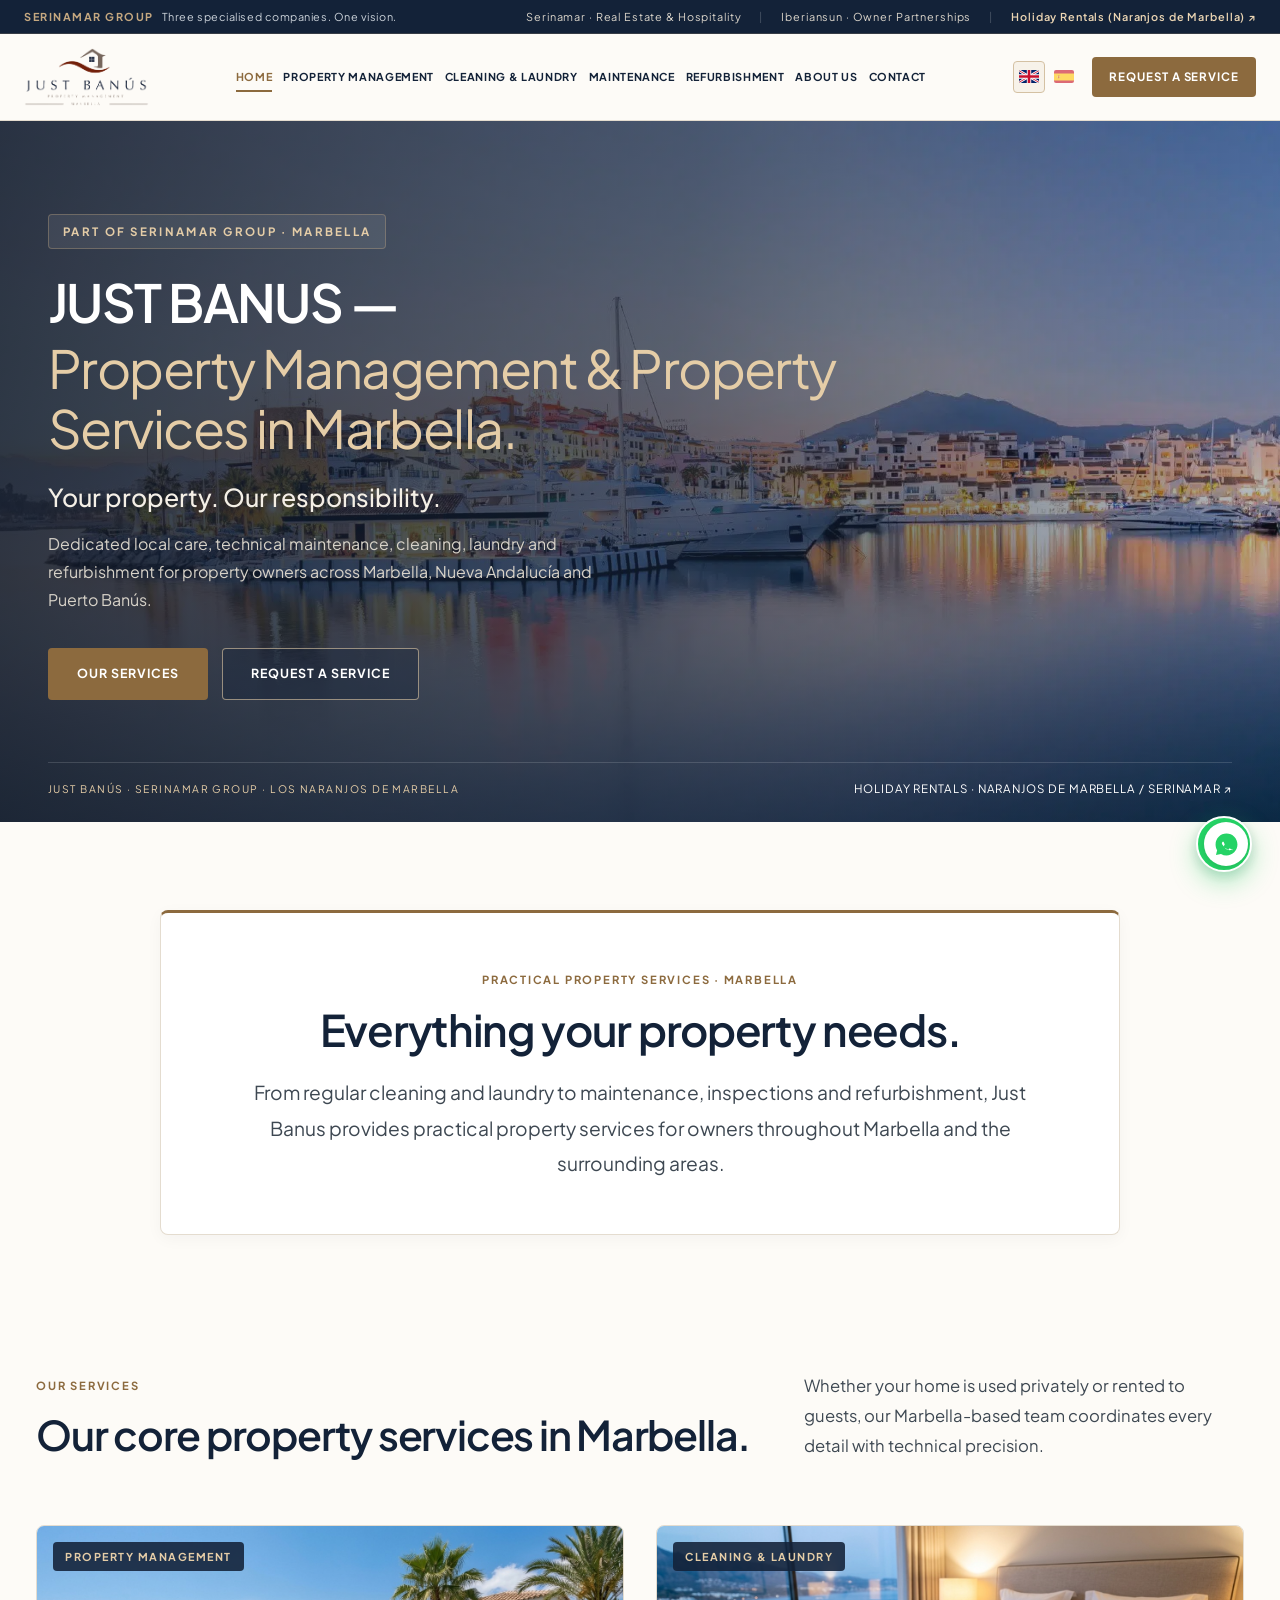
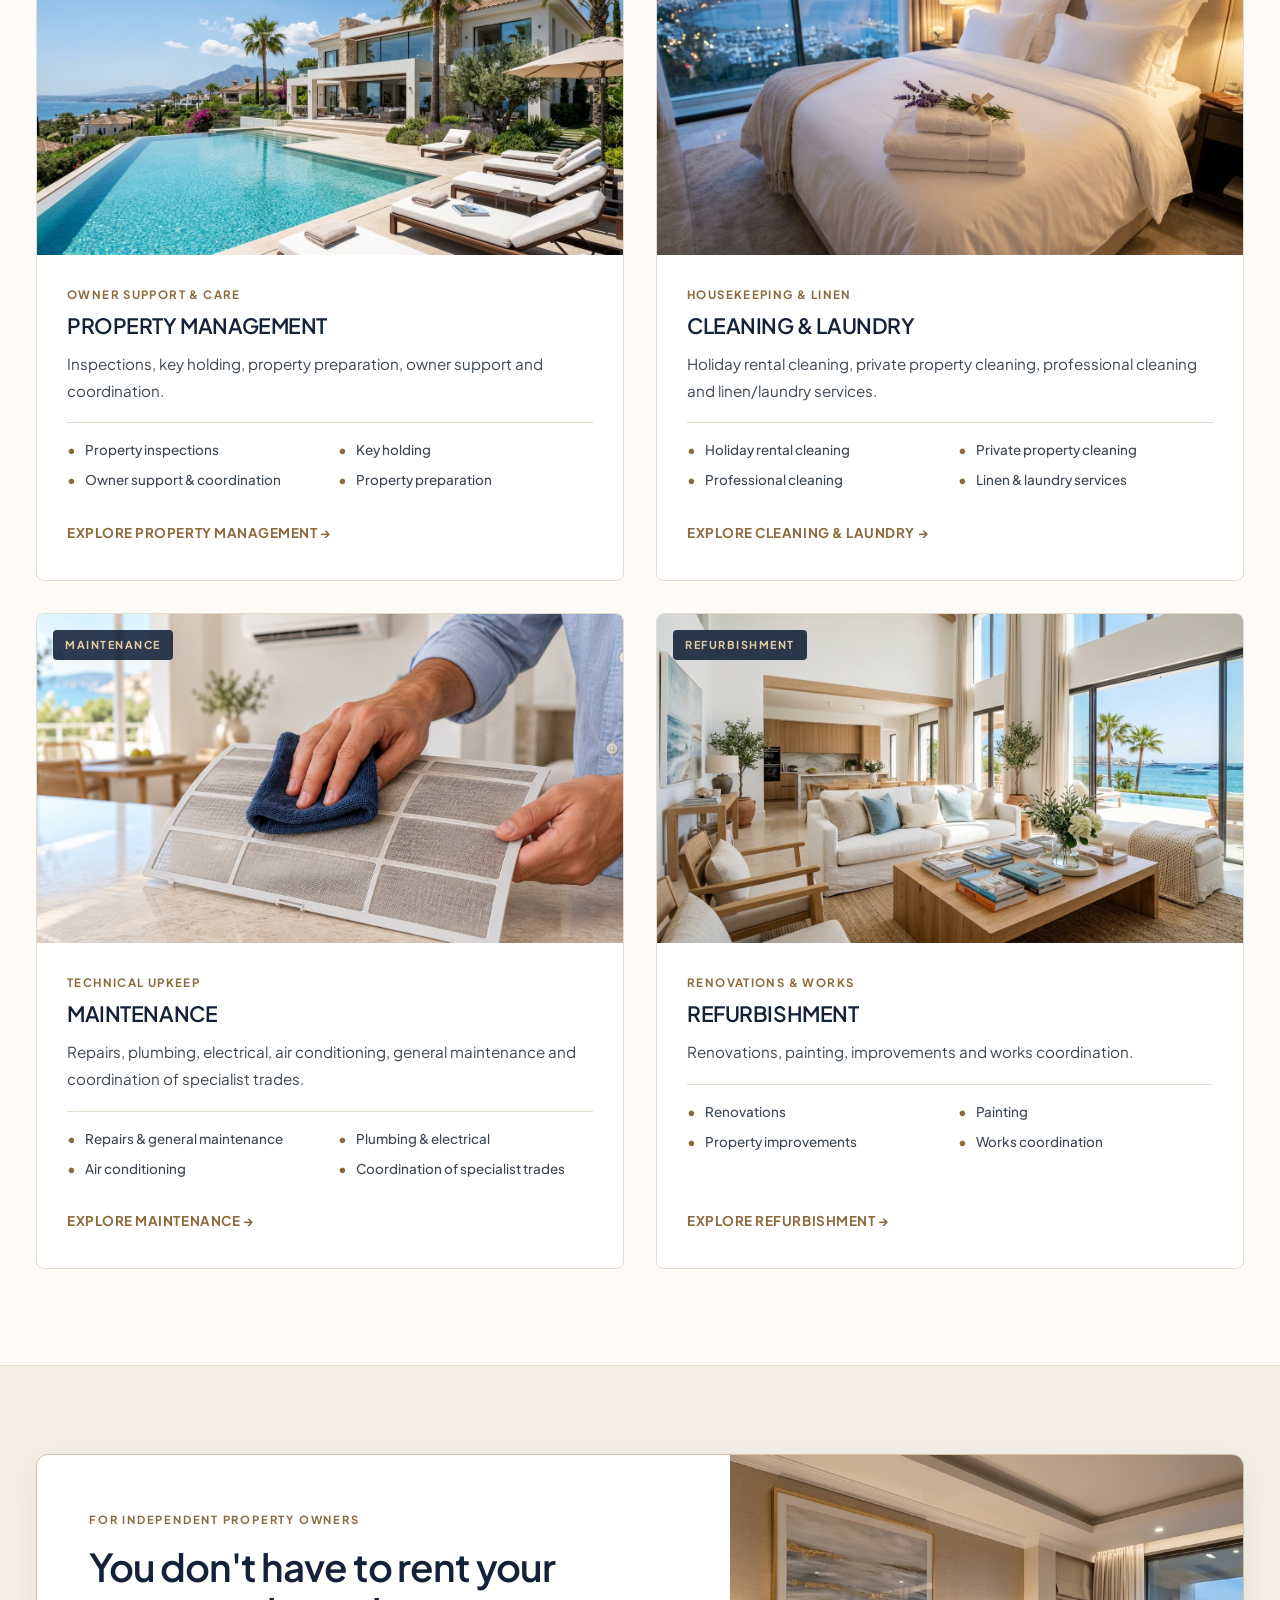
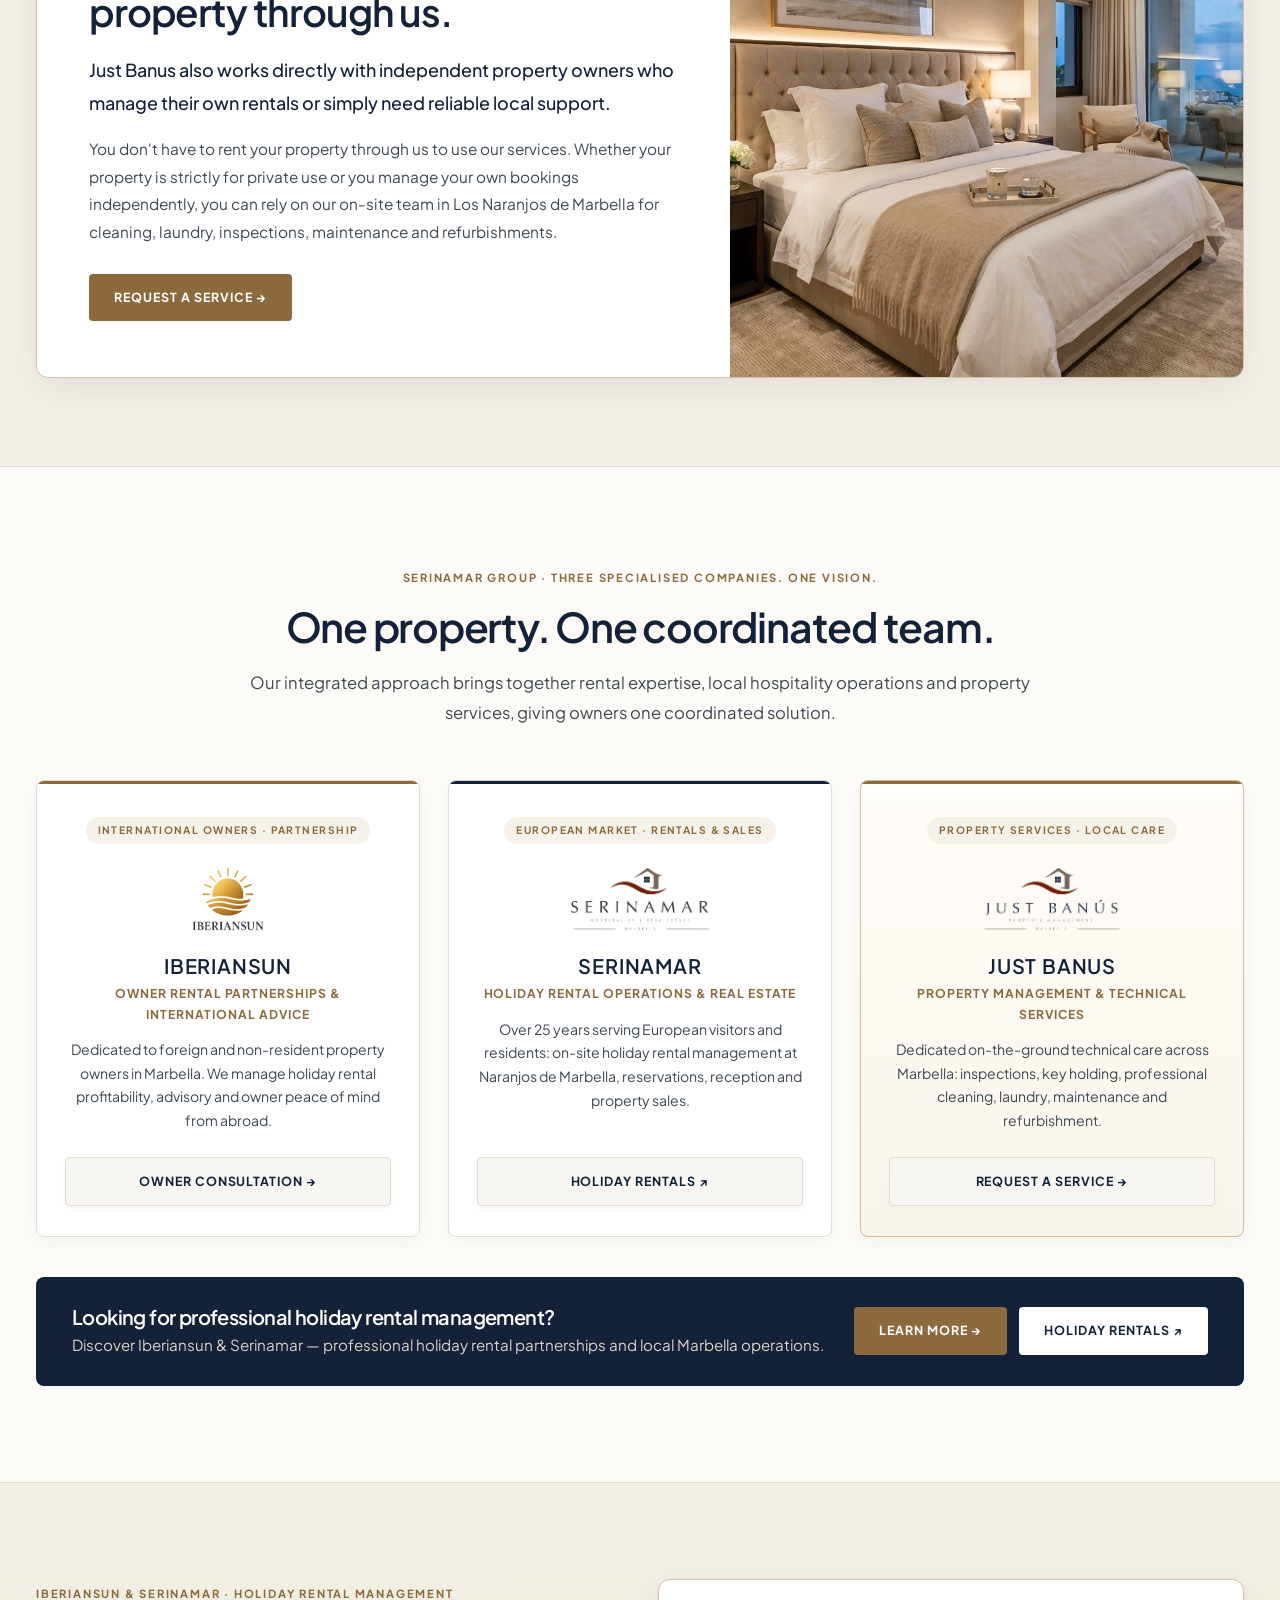
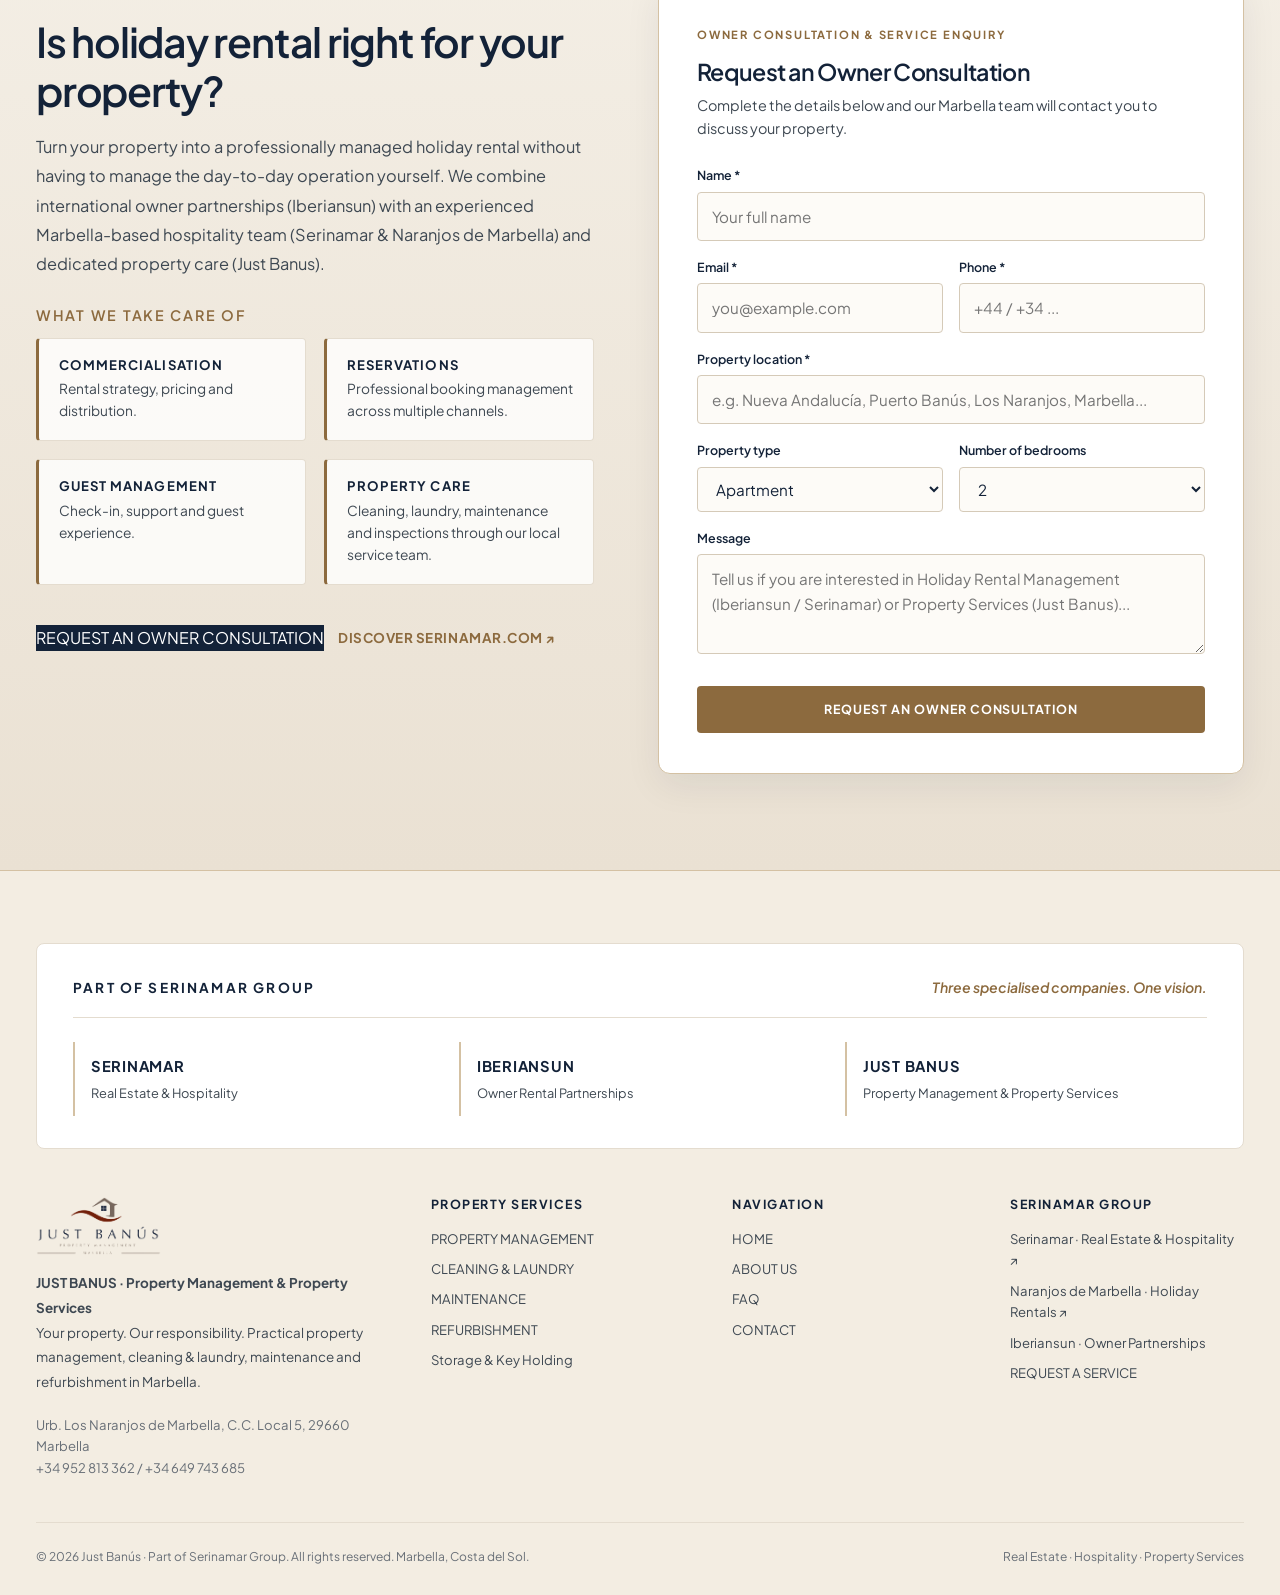
==== commit 9f1938be: "feat: complete Serinamar Group integration, transparent branding, interactive synergy cards and full" ====
--- a/index.html
+++ b/index.html
@@ -1,15 +1,15 @@
 <!DOCTYPE html>
-<html lang="es">
+<html lang="en">
 <head>
   <meta charset="UTF-8">
-    <meta http-equiv="Cache-Control" content="no-cache, no-store, must-revalidate">
+  <meta http-equiv="Cache-Control" content="no-cache, no-store, must-revalidate">
   <meta http-equiv="Pragma" content="no-cache">
   <meta http-equiv="Expires" content="0">
   <meta name="viewport" content="width=device-width, initial-scale=1.0">
-  <title>Just Banús | Your Marbella Home. Taken care of.</title>
+  <title>JUST BANUS — Property Management &amp; Property Services in Marbella</title>
   
-  <meta name="description" content="JUST BANUS · Property Management & Owner Services. Dedicados en exclusiva al cuidado, gestión y mantenimiento de propiedades privadas en Marbella y Puerto Banús.">
-  <meta name="keywords" content="just banus, property management marbella, puerto banus property care, serinamar group">
+  <meta name="description" content="JUST BANUS — Property Management & Property Services in Marbella. Your property. Our responsibility. Property management, cleaning & laundry, maintenance and refurbishment. Part of Serinamar Group.">
+  <meta name="keywords" content="just banus, property management marbella, cleaning and laundry marbella, property maintenance marbella, refurbishment marbella, serinamar group, iberiansun">
   <meta name="robots" content="index, follow">
   <link rel="canonical" href="https://justbanus.com/">
 
@@ -17,16 +17,20 @@
   <!-- Google Fonts & Stylesheet -->
   <link rel="preconnect" href="https://fonts.googleapis.com">
   <link rel="preconnect" href="https://fonts.gstatic.com" crossorigin>
-  <link href="https://fonts.googleapis.com/css2?family=Plus+Jakarta+Sans:wght@400;500;600;700;800&display=swap" rel="stylesheet">
-  <link rel="stylesheet" href="styles.css?v=8.0">
+  <link href="https://fonts.googleapis.com/css2?family=Cormorant+Garamond:ital,wght@0,500;0,600;0,700;1,400&family=Plus+Jakarta+Sans:wght@400;500;600;700;800&display=swap" rel="stylesheet">
+  <link rel="stylesheet" href="styles.css?v=9.0">
 
   <script type="application/ld+json">
   {
     "@context": "https://schema.org",
     "@type": "RealEstateAgent",
-    "name": "Just Banús",
+    "name": "Just Banús — Property Management & Property Services",
+    "parentOrganization": {
+      "@type": "Organization",
+      "name": "Serinamar Group"
+    },
     "url": "https://justbanus.com/",
-    "logo": "https://justbanus.com/wp-content/uploads/2022/06/JUST-logo-300.png",
+    "logo": "https://justbanus.com/assets/jb-logo-nobg.png",
     "address": {
       "@type": "PostalAddress",
       "streetAddress": "Urb. Los Naranjos de Marbella, C.C. Local 5",
@@ -39,230 +43,513 @@
   </script>
 </head>
 <body class="home-page">
-  <a class="skip-link" href="#main-content">Ir al contenido / Skip to content</a>
-
-    <!-- Navigation Header -->
+  <a class="skip-link" href="#main-content">Skip to content / Ir al contenido</a>
+
+  <!-- Header with Discreet Serinamar Group Bar & Main Navigation -->
   <header>
-    <nav class="navbar">
-      <div class="container nav-container">
-        
-        <a href="index.html" class="logo-wrapper">
-          <img src="assets/just-logo-300.png" width="300" height="314" alt="Just Banús Logo">
-        </a>
-
-        <ul class="nav-menu">
-          <li><a href="index.html" class="nav-link active" data-i18n="nav_home">Inicio</a></li>
-          <li class="nav-item-dropdown">
-            <a href="servicios.html" class="nav-link" data-i18n="nav_services">Servicios ▾</a>
-                        <ul class="dropdown-menu">
-              <li class="dropdown-item"><a href="servicios.html" data-i18n="dropdown_all"><strong>Todos los servicios</strong></a></li>
-              <li class="dropdown-item"><a href="servicios.html#administrative" data-i18n="dropdown_admin">Gestión administrativa</a></li>
-              <li class="dropdown-item"><a href="servicios-maintenance-service.html" data-i18n="dropdown_maint">Mantenimiento técnico</a></li>
-              <li class="dropdown-item"><a href="servicios-home-staging.html" data-i18n="dropdown_reforms">Reformas y Decoración</a></li>
-              <li class="dropdown-item"><a href="servicios-limpieza.html" data-i18n="dropdown_housekeeping">Limpieza y puesta a punto</a></li>
-              <li class="dropdown-item"><a href="servicios-storage-rooms.html" data-i18n="dropdown_storage">Trasteros Privados</a></li>
-              <li class="dropdown-item"><a href="servicios-more-services.html" data-i18n="dropdown_more">Otros Servicios y Concierge</a></li>
-            </ul>
-          </li>
-          <li><a href="propietarios.html" class="nav-link" data-i18n="nav_owners">Propietarios</a></li>
-          <li><a href="faq.html" class="nav-link" data-i18n="nav_faq">FAQ</a></li>
-          <li><a href="nosotros.html" class="nav-link" data-i18n="nav_about">Nosotros</a></li>
-          <li><a href="contacto.html" class="nav-link" data-i18n="nav_contact">Contacto</a></li>
-        </ul>
-
-        <div class="nav-actions">
-          <div class="lang-toggle">
-            <button class="lang-btn active" data-lang="es" onclick="setLanguage('es')" aria-label="Español" title="Español">
-              <img src="assets/flag-es.svg" alt="Español" class="flag-icon">
+    <div class="site-header-wrap">
+      <div class="group-topbar">
+        <div class="group-topbar-inner">
+          <div class="group-topbar-badge">
+            <strong>SERINAMAR GROUP</strong>
+            <span data-i18n="topbar_vision">Three specialised companies. One vision.</span>
+          </div>
+          <div class="group-topbar-links">
+            <a href="https://serinamar.com" target="_blank" rel="noopener">Serinamar · Real Estate &amp; Hospitality</a>
+            <span class="topbar-divider" aria-hidden="true">|</span>
+            <a href="#owner-consultation">Iberiansun · Owner Partnerships</a>
+            <span class="topbar-divider" aria-hidden="true">|</span>
+            <a href="https://naranjosdemarbella.com" target="_blank" rel="noopener" class="topbar-holiday-link" data-i18n="topbar_holiday">Holiday Rentals (Naranjos de Marbella) ↗</a>
+          </div>
+        </div>
+      </div>
+
+      <nav class="navbar" aria-label="Main Navigation">
+        <div class="nav-container">
+          <a href="index.html" class="logo-wrapper" aria-label="Just Banús — Property Management Marbella">
+            <img src="assets/jb-logo-nobg.png" width="226" height="105" alt="Just Banús Property Management Marbella Logo">
+          </a>
+
+          <ul class="nav-menu">
+            <li><a href="index.html" class="nav-link active" data-i18n="nav_home">HOME</a></li>
+            <li><a href="propietarios.html" class="nav-link" data-i18n="nav_prop_mgmt">PROPERTY MANAGEMENT</a></li>
+            <li><a href="servicios-limpieza.html" class="nav-link" data-i18n="nav_cleaning">CLEANING &amp; LAUNDRY</a></li>
+            <li><a href="servicios-maintenance-service.html" class="nav-link" data-i18n="nav_maintenance">MAINTENANCE</a></li>
+            <li><a href="servicios-home-staging.html" class="nav-link" data-i18n="nav_refurbishment">REFURBISHMENT</a></li>
+            
+            <li><a href="nosotros.html" class="nav-link" data-i18n="nav_about">ABOUT US</a></li>
+            <li><a href="contacto.html" class="nav-link" data-i18n="nav_contact">CONTACT</a></li>
+          </ul>
+
+          <div class="nav-actions">
+            <div class="lang-toggle" role="group" aria-label="Language selector">
+              <button class="lang-btn active" data-lang="en" onclick="setLanguage('en')" aria-label="English" title="English">
+                <img src="assets/flag-en.svg" alt="English" class="flag-icon">
+              </button>
+              <button class="lang-btn" data-lang="es" onclick="setLanguage('es')" aria-label="Español" title="Español">
+                <img src="assets/flag-es.svg" alt="Español" class="flag-icon">
+              </button>
+            </div>
+
+            <a href="contacto.html" class="btn-primary" data-i18n="nav_btn_request">
+              REQUEST A SERVICE
+            </a>
+
+            <button class="mobile-toggle" type="button" aria-label="Open navigation" aria-expanded="false" aria-controls="mobile-navigation">
+              <svg viewBox="0 0 24 24" fill="none" stroke="currentColor" stroke-width="1.7" stroke-linecap="round" aria-hidden="true"><path d="M4 6h16M4 12h16M4 18h16"/></svg>
             </button>
-            <button class="lang-btn" data-lang="en" onclick="setLanguage('en')" aria-label="English" title="English">
-              <img src="assets/flag-en.svg" alt="English" class="flag-icon">
-            </button>
-          </div>
-
-          <a href="https://serinamar.com" class="btn-sales-rentals" target="_blank" rel="noopener">
-            SALES & RENTALS
-          </a>
-
-          <button class="btn-primary" onclick="openModal()" data-i18n="nav_btn_contact">
-            Contactar
-          </button>
-
-          <button class="mobile-toggle" type="button" aria-label="Abrir menú" aria-expanded="false" aria-controls="mobile-navigation"><svg viewBox="0 0 24 24" fill="none" stroke="currentColor" stroke-width="1.7" stroke-linecap="round" aria-hidden="true"><path d="M4 6h16M4 12h16M4 18h16"/></svg></button>
-        </div>
-
-      </div>
-    </nav>
+          </div>
+        </div>
+      </nav>
+    </div>
 
     <!-- Mobile Drawer Navigation -->
-        <div id="mobile-navigation" class="mobile-drawer" hidden>
-      <a href="index.html" class="nav-link" data-i18n="nav_home">Inicio</a>
-      <a href="servicios.html" class="nav-link" data-i18n="nav_services">Servicios</a>
-      <a href="propietarios.html" class="nav-link" data-i18n="nav_owners">Propietarios</a>
-      <a href="faq.html" class="nav-link" data-i18n="nav_faq">FAQ</a>
-      <a href="nosotros.html" class="nav-link" data-i18n="nav_about">Nosotros</a>
-      <a href="contacto.html" class="nav-link" data-i18n="nav_contact">Contacto</a>
-      <a href="https://serinamar.com" target="_blank" rel="noopener" class="nav-link" style="color: var(--primary-blue); font-weight: 700;">SALES & RENTALS</a>
+    <div id="mobile-navigation" class="mobile-drawer" hidden>
+      <a href="index.html" class="nav-link active" data-i18n="nav_home">HOME</a>
+      <a href="propietarios.html" class="nav-link" data-i18n="nav_prop_mgmt">PROPERTY MANAGEMENT</a>
+      <a href="servicios-limpieza.html" class="nav-link" data-i18n="nav_cleaning">CLEANING &amp; LAUNDRY</a>
+      <a href="servicios-maintenance-service.html" class="nav-link" data-i18n="nav_maintenance">MAINTENANCE</a>
+      <a href="servicios-home-staging.html" class="nav-link" data-i18n="nav_refurbishment">REFURBISHMENT</a>
+      
+      <a href="nosotros.html" class="nav-link" data-i18n="nav_about">ABOUT US</a>
+      <a href="contacto.html" class="nav-link" data-i18n="nav_contact">CONTACT</a>
+      <a href="contacto.html" class="btn-primary" style="margin-top: 14px; width: 100%;" data-i18n="nav_btn_request">REQUEST A SERVICE</a>
     </div>
   </header>
 
   <main id="main-content">
+    <!-- HERO SECTION -->
     <section class="jb-hero-section" aria-labelledby="home-title">
       <div class="jb-hero-bg" aria-hidden="true"></div>
       <div class="jb-hero-overlay" aria-hidden="true"></div>
       <div class="jb-hero-container">
         <div class="jb-hero-text-wrap">
-          <p class="jb-hero-eyebrow" data-i18n="home_hero_eyebrow">Puerto Banús · Marbella</p>
-          <h1 id="home-title" class="jb-hero-title" data-i18n="refresh_hero_title">Tu hogar en Marbella.<br><span>Cuidado al detalle.</span></h1>
-          <p class="jb-hero-subtitle" data-i18n="refresh_hero_sub">Cuidamos de tu propiedad, estés donde estés. Tú solo tienes que llegar y disfrutar.</p>
+          <p class="jb-hero-eyebrow" data-i18n="jb_hero_eyebrow">PART OF SERINAMAR GROUP · MARBELLA</p>
+          <h1 id="home-title" class="jb-hero-title" data-i18n="jb_hero_title">
+            JUST BANUS —<span>Property Management &amp; Property Services in Marbella.</span>
+          </h1>
+          <p class="jb-hero-subtitle" data-i18n="jb_hero_subtitle">Your property. Our responsibility.</p>
+          <p class="jb-hero-lead" data-i18n="jb_hero_lead">Dedicated local care, technical maintenance, cleaning, laundry and refurbishment for property owners across Marbella, Nueva Andalucía and Puerto Banús.</p>
           <div class="jb-hero-actions">
-            <a href="contacto.html" class="btn-jb-primary" data-i18n="refresh_hero_cta">Hablemos de tu propiedad</a>
-            <a href="#services-overview" class="btn-jb-secondary" data-i18n="btn_our_services">Nuestros servicios</a>
-          </div>
-        </div>
-      </div>
-      <div class="hero-bottom"><span>JUST BANÚS · PROPERTY MANAGEMENT</span><a href="#services-overview" data-i18n="refresh_explore">Descubre cómo te ayudamos</a></div>
+            <a href="#our-services" class="btn-jb-primary" data-i18n="jb_hero_btn_services">OUR SERVICES</a>
+            <a href="contacto.html" class="btn-jb-secondary" data-i18n="jb_hero_btn_request">REQUEST A SERVICE</a>
+          </div>
+        </div>
+      </div>
+      <div class="hero-bottom">
+        <span data-i18n="jb_hero_bottom_left">JUST BANÚS · SERINAMAR GROUP · LOS NARANJOS DE MARBELLA</span>
+        <a href="https://naranjosdemarbella.com" target="_blank" rel="noopener" data-i18n="jb_hero_bottom_right">Holiday Rentals · Naranjos de Marbella / Serinamar ↗</a>
+      </div>
     </section>
 
-    <div class="trust-strip">
-      <div class="container trust-grid">
-        <p data-i18n="refresh_trust_local"><strong>Cerca de tu hogar</strong><span>Equipo local en Marbella</span></p>
-        <p data-i18n="refresh_trust_care"><strong>Todo, en buenas manos</strong><span>Un contacto para tu propiedad</span></p>
-        <p data-i18n="refresh_trust_group"><strong>Parte de Serinamar Group</strong><span>Atención en español e inglés</span></p>
-      </div>
-    </div>
-
-    <section id="services-overview" class="section-padding">
+    <!-- BLOQUE 1: INTRO ("Everything your property needs.") -->
+    <section class="intro-statement-section" aria-labelledby="intro-title">
+      <div class="container">
+        <div class="intro-statement-card" data-reveal>
+          <span class="badge-tag" data-i18n="jb_b1_badge">PRACTICAL PROPERTY SERVICES · MARBELLA</span>
+          <h2 id="intro-title" data-i18n="jb_b1_title">Everything your property needs.</h2>
+          <p data-i18n="jb_b1_text">
+            From regular cleaning and laundry to maintenance, inspections and refurbishment, Just Banus provides practical property services for owners throughout Marbella and the surrounding areas.
+          </p>
+        </div>
+      </div>
+    </section>
+
+    <!-- BLOQUE 2: LOS 4 PILARES DE SERVICIOS -->
+    <section id="our-services" class="section-padding" aria-labelledby="pillars-title">
       <div class="container">
         <div class="section-heading-row" data-reveal>
-          <div><span class="badge-tag" data-i18n="home_services_badge">Nuestros servicios</span><h2 class="section-title" data-i18n="refresh_services_title">Una casa cuidada.<br>Una preocupación menos.</h2></div>
-          <p class="section-subtitle" data-i18n="refresh_services_sub">Desde el mantenimiento diario hasta preparar tu próxima estancia. Nos ocupamos de cada detalle.</p>
-        </div>
-        <div class="photo-services">
-          <article class="photo-service" data-reveal>
-            <a class="photo-service-media" href="servicios.html#administrative" tabindex="-1" aria-hidden="true"><img src="assets/optimized/staging_livingroom.jpg" alt="" width="1376" height="768" loading="lazy" decoding="async"></a>
-            <div class="photo-service-body"><span class="service-number">01 /</span><h3 data-i18n="refresh_service_1">Gestión administrativa</h3><p data-i18n="refresh_service_1_desc">Documentación, suministros y coordinación para tenerlo todo al día.</p><a class="section-link" href="servicios.html#administrative" data-i18n="refresh_service_link_1">Explorar gestión</a></div>
-          </article>
-          <article class="photo-service" data-reveal>
-            <a class="photo-service-media" href="servicios-maintenance-service.html" tabindex="-1" aria-hidden="true"><img src="assets/care-maintenance.jpg" alt="" width="1536" height="1024" loading="lazy" decoding="async"></a>
-            <div class="photo-service-body"><span class="service-number">02 /</span><h3 data-i18n="refresh_service_2">Mantenimiento técnico</h3><p data-i18n="refresh_service_2_desc">Revisiones, reparaciones y cuidado preventivo durante todo el año.</p><a class="section-link" href="servicios-maintenance-service.html" data-i18n="refresh_service_link_2">Explorar mantenimiento</a></div>
-          </article>
-          <article class="photo-service" data-reveal>
-            <a class="photo-service-media" href="servicios-home-staging.html" tabindex="-1" aria-hidden="true"><img src="assets/optimized/staging_bathroom.jpg" alt="" width="1376" height="768" loading="lazy" decoding="async"></a>
-            <div class="photo-service-body"><span class="service-number">03 /</span><h3 data-i18n="refresh_service_3">Reformas y decoración</h3><p data-i18n="refresh_service_3_desc">Espacios pensados para vivir mejor, desde el primer detalle al acabado final.</p><a class="section-link" href="servicios-home-staging.html" data-i18n="refresh_service_link_3">Explorar reformas</a></div>
-          </article>
-          <article class="photo-service" data-reveal>
-            <a class="photo-service-media" href="servicios-limpieza.html" tabindex="-1" aria-hidden="true"><img src="assets/optimized/cleaning.jpg" alt="" width="1376" height="768" loading="lazy" decoding="async"></a>
-            <div class="photo-service-body"><span class="service-number">04 /</span><h3 data-i18n="refresh_service_4">Limpieza y puesta a punto</h3><p data-i18n="refresh_service_4_desc">Una vivienda limpia, preparada y lista para recibirte.</p><a class="section-link" href="servicios-limpieza.html" data-i18n="refresh_service_link_4">Explorar limpieza</a></div>
-          </article>
-          <article class="photo-service" data-reveal>
-            <a class="photo-service-media" href="servicios-storage-rooms.html" tabindex="-1" aria-hidden="true"><img src="assets/optimized/storage_rooms.jpg" alt="" width="1376" height="768" loading="lazy" decoding="async"></a>
-            <div class="photo-service-body"><span class="service-number">05 /</span><h3 data-i18n="refresh_service_5">Trasteros y custodia</h3><p data-i18n="refresh_service_5_desc">Espacio para tus pertenencias y custodia de llaves en Los Naranjos.</p><a class="section-link" href="servicios-storage-rooms.html" data-i18n="refresh_service_link_5">Explorar trasteros</a></div>
-          </article>
-          <article class="photo-service" data-reveal>
-            <a class="photo-service-media" href="servicios-more-services.html" tabindex="-1" aria-hidden="true"><img src="assets/optimized/hero.jpg" alt="" width="1376" height="768" loading="lazy" decoding="async"></a>
-            <div class="photo-service-body"><span class="service-number">06 /</span><h3 data-i18n="refresh_service_6">Concierge y atención personal</h3><p data-i18n="refresh_service_6_desc">Traslados, preparativos y esos pequeños detalles que hacen tu estancia más fácil.</p><a class="section-link" href="servicios-more-services.html" data-i18n="refresh_service_link_6">Explorar concierge</a></div>
+          <div>
+            <span class="badge-tag" data-i18n="jb_b2_badge">OUR SERVICES</span>
+            <h2 id="pillars-title" class="section-title" data-i18n="jb_b2_title">Our core property services in Marbella.</h2>
+          </div>
+          <p class="section-subtitle" data-i18n="jb_b2_sub">
+            Whether your home is used privately or rented to guests, our Marbella-based team coordinates every detail with technical precision.
+          </p>
+        </div>
+
+        <div class="pillars-grid">
+          <!-- Pillar 1: PROPERTY MANAGEMENT -->
+          <article class="pillar-card" data-reveal>
+            <a class="pillar-media" href="propietarios.html" tabindex="-1" aria-hidden="true">
+              <span class="pillar-number-badge">PROPERTY MANAGEMENT</span>
+              <img src="assets/optimized/villa.jpg" alt="Mediterranean villa managed by Just Banús in Marbella" width="1376" height="768" loading="lazy" decoding="async">
+            </a>
+            <div class="pillar-body">
+              <span class="service-number" data-i18n="jb_p1_tag">OWNER SUPPORT &amp; CARE</span>
+              <h3 data-i18n="jb_p1_title">PROPERTY MANAGEMENT</h3>
+              <p data-i18n="jb_p1_desc">Inspections, key holding, property preparation, owner support and coordination.</p>
+              <ul class="pillar-bullets">
+                <li data-i18n="jb_p1_b1">Property inspections</li>
+                <li data-i18n="jb_p1_b2">Key holding</li>
+                <li data-i18n="jb_p1_b3">Owner support &amp; coordination</li>
+                <li data-i18n="jb_p1_b4">Property preparation</li>
+              </ul>
+              <a class="section-link" href="propietarios.html" data-i18n="jb_p1_link">Explore Property Management →</a>
+            </div>
+          </article>
+
+          <!-- Pillar 2: CLEANING & LAUNDRY -->
+          <article class="pillar-card" data-reveal>
+            <a class="pillar-media" href="servicios-limpieza.html" tabindex="-1" aria-hidden="true">
+              <span class="pillar-number-badge">CLEANING &amp; LAUNDRY</span>
+              <img src="assets/optimized/cleaning.jpg" alt="Professional cleaning and hotel-standard linen service in Marbella" width="1376" height="768" loading="lazy" decoding="async">
+            </a>
+            <div class="pillar-body">
+              <span class="service-number" data-i18n="jb_p2_tag">HOUSEKEEPING &amp; LINEN</span>
+              <h3 data-i18n="jb_p2_title">CLEANING &amp; LAUNDRY</h3>
+              <p data-i18n="jb_p2_desc">Holiday rental cleaning, private property cleaning, professional cleaning and linen/laundry services.</p>
+              <ul class="pillar-bullets">
+                <li data-i18n="jb_p2_b1">Holiday rental cleaning</li>
+                <li data-i18n="jb_p2_b2">Private property cleaning</li>
+                <li data-i18n="jb_p2_b3">Professional cleaning</li>
+                <li data-i18n="jb_p2_b4">Linen &amp; laundry services</li>
+              </ul>
+              <a class="section-link" href="servicios-limpieza.html" data-i18n="jb_p2_link">Explore Cleaning &amp; Laundry →</a>
+            </div>
+          </article>
+
+          <!-- Pillar 3: MAINTENANCE -->
+          <article class="pillar-card" data-reveal>
+            <a class="pillar-media" href="servicios-maintenance-service.html" tabindex="-1" aria-hidden="true">
+              <span class="pillar-number-badge">MAINTENANCE</span>
+              <img src="assets/care-maintenance.jpg" alt="Technical maintenance and specialist trades in Marbella" width="1536" height="1024" loading="lazy" decoding="async">
+            </a>
+            <div class="pillar-body">
+              <span class="service-number" data-i18n="jb_p3_tag">TECHNICAL UPKEEP</span>
+              <h3 data-i18n="jb_p3_title">MAINTENANCE</h3>
+              <p data-i18n="jb_p3_desc">Repairs, plumbing, electrical, air conditioning, general maintenance and coordination of specialist trades.</p>
+              <ul class="pillar-bullets">
+                <li data-i18n="jb_p3_b1">Repairs &amp; general maintenance</li>
+                <li data-i18n="jb_p3_b2">Plumbing &amp; electrical</li>
+                <li data-i18n="jb_p3_b3">Air conditioning</li>
+                <li data-i18n="jb_p3_b4">Coordination of specialist trades</li>
+              </ul>
+              <a class="section-link" href="servicios-maintenance-service.html" data-i18n="jb_p3_link">Explore Maintenance →</a>
+            </div>
+          </article>
+
+          <!-- Pillar 4: REFURBISHMENT -->
+          <article class="pillar-card" data-reveal>
+            <a class="pillar-media" href="servicios-home-staging.html" tabindex="-1" aria-hidden="true">
+              <span class="pillar-number-badge">REFURBISHMENT</span>
+              <img src="assets/optimized/staging_livingroom.jpg" alt="Property refurbishment, renovations and painting in Marbella" width="1376" height="768" loading="lazy" decoding="async">
+            </a>
+            <div class="pillar-body">
+              <span class="service-number" data-i18n="jb_p4_tag">RENOVATIONS &amp; WORKS</span>
+              <h3 data-i18n="jb_p4_title">REFURBISHMENT</h3>
+              <p data-i18n="jb_p4_desc">Renovations, painting, improvements and works coordination.</p>
+              <ul class="pillar-bullets">
+                <li data-i18n="jb_p4_b1">Renovations</li>
+                <li data-i18n="jb_p4_b2">Painting</li>
+                <li data-i18n="jb_p4_b3">Property improvements</li>
+                <li data-i18n="jb_p4_b4">Works coordination</li>
+              </ul>
+              <a class="section-link" href="servicios-home-staging.html" data-i18n="jb_p4_link">Explore Refurbishment →</a>
+            </div>
           </article>
         </div>
       </div>
     </section>
 
-    <section class="photo-banner arrival-banner" aria-labelledby="arrival-title">
-      <img src="assets/optimized/hero.jpg" alt="Terraza mediterránea con vistas al puerto al atardecer" width="1376" height="768" loading="lazy" decoding="async">
-      <div class="container photo-banner-content" data-reveal>
-        <span class="badge-tag" data-i18n="refresh_arrival_badge">Tu tiempo, para disfrutar</span>
-        <h2 id="arrival-title" data-i18n="refresh_arrival_title">Llegar a Marbella.<br>Encontrarlo todo listo.</h2>
-        <p data-i18n="refresh_arrival_sub">La tranquilidad de saber que alguien se ha ocupado de todo antes de tu llegada.</p>
-        <a href="propietarios.html" class="btn-jb-primary" data-i18n="refresh_arrival_cta">Descubre el cuidado para propietarios</a>
+    <!-- BLOQUE 3: CAPTACIÓN DE PROPIETARIOS INDEPENDIENTES (MUY IMPORTANTE EN EL PDF) -->
+    <section class="independent-owners-section" aria-labelledby="independent-owners-title">
+      <div class="container">
+        <div class="independent-owners-box" data-reveal>
+          <div class="independent-owners-copy">
+            <span class="badge-tag" data-i18n="jb_b3_badge">FOR INDEPENDENT PROPERTY OWNERS</span>
+            <h2 id="independent-owners-title" data-i18n="jb_b3_title">You don't have to rent your property through us.</h2>
+            <p class="lead-p" data-i18n="jb_b3_text">
+              Just Banus also works directly with independent property owners who manage their own rentals or simply need reliable local support.
+            </p>
+            <p data-i18n="jb_b3_sub">
+              You don't have to rent your property through us to use our services. Whether your property is strictly for private use or you manage your own bookings independently, you can rely on our on-site team in Los Naranjos de Marbella for cleaning, laundry, inspections, maintenance and refurbishments.
+            </p>
+            <a href="contacto.html" class="btn-primary" data-i18n="jb_b3_btn">REQUEST A SERVICE →</a>
+          </div>
+          <div class="independent-owners-media">
+            <img src="assets/optimized/staging_bedroom.jpg" alt="Prepared bedroom in a private Marbella residence" width="1376" height="768" loading="lazy" decoding="async">
+          </div>
+        </div>
       </div>
     </section>
 
-    <section class="section-padding soft-section">
-      <div class="container editorial-split">
-        <div class="editorial-photo" data-reveal><img src="assets/optimized/villa.jpg" alt="Vivienda mediterránea con piscina y jardín" width="1376" height="768" loading="lazy" decoding="async"><div class="photo-caption" data-i18n="refresh_local_caption">Marbella · Puerto Banús · Nueva Andalucía</div></div>
-        <div class="editorial-copy" data-reveal>
-          <span class="badge-tag" data-i18n="refresh_local_badge">Atención cercana, estés donde estés</span>
-          <h2 class="section-title" data-i18n="refresh_local_title">Tu tranquilidad empieza con alguien de confianza.</h2>
-          <p data-i18n="refresh_local_text">Somos Just Banús, parte de Serinamar Group. Desde nuestra oficina en Los Naranjos de Marbella, coordinamos el cuidado de tu hogar con atención personal y conocimiento de la zona.</p>
-          <ul class="check-list"><li data-i18n="refresh_local_1">Un contacto para coordinar lo que necesitas.</li><li data-i18n="refresh_local_2">Cuidado de la vivienda durante tus ausencias.</li><li data-i18n="refresh_local_3">Preparación para tu próxima estancia.</li></ul>
-          <a href="nosotros.html" class="section-link" data-i18n="refresh_local_cta">Conoce Just Banús</a>
+    <!-- BLOQUE 4A: CROSS-SELLING DEL GRUPO ("One property. One coordinated team.") -->
+    <section class="coordinated-team-section" aria-labelledby="coordinated-team-title">
+      <div class="container">
+        <div class="section-header" data-reveal>
+          <span class="badge-tag" data-i18n="jb_b4a_badge">SERINAMAR GROUP · THREE SPECIALISED COMPANIES. ONE VISION.</span>
+          <h2 id="coordinated-team-title" class="section-title" data-i18n="jb_b4a_title">One property. One coordinated team.</h2>
+          <p class="section-subtitle" data-i18n="jb_b4a_text">
+            Our integrated approach brings together rental expertise, local hospitality operations and property services, giving owners one coordinated solution.
+          </p>
+        </div>
+
+        <div class="team-synergy-grid">
+          <!-- 1. IBERIANSUN -->
+          <article class="synergy-card synergy-card--iberiansun" data-reveal>
+            <span class="synergy-step-tag" data-i18n="jb_syn1_step">INTERNATIONAL OWNERS · PARTNERSHIP</span>
+            <div class="synergy-logo-wrap">
+              <img src="assets/iberiansun-logo-nobg.png" width="160" height="140" alt="Iberiansun Logo" loading="lazy">
+            </div>
+            <h3>IBERIANSUN</h3>
+            <div class="synergy-role" data-i18n="jb_syn1_role">Owner Rental Partnerships &amp; International Advice</div>
+            <p data-i18n="jb_syn1_desc">
+              Dedicated to foreign and non-resident property owners in Marbella. We manage holiday rental profitability, advisory and owner peace of mind from abroad.
+            </p>
+            <a href="#owner-consultation" class="synergy-cta-btn" data-i18n="jb_syn1_link">Owner Consultation →</a>
+          </article>
+
+          <!-- 2. SERINAMAR -->
+          <article class="synergy-card synergy-card--serinamar" data-reveal>
+            <span class="synergy-step-tag" data-i18n="jb_syn2_step">EUROPEAN MARKET · RENTALS &amp; SALES</span>
+            <div class="synergy-logo-wrap">
+              <img src="assets/serinamar-logo-nobg.png" width="210" height="96" alt="Serinamar Hospitality & Real Estate Logo" loading="lazy">
+            </div>
+            <h3>SERINAMAR</h3>
+            <div class="synergy-role" data-i18n="jb_syn2_role">Holiday Rental Operations &amp; Real Estate</div>
+            <p data-i18n="jb_syn2_desc">
+              Over 25 years serving European visitors and residents: on-site holiday rental management at Naranjos de Marbella, reservations, reception and property sales.
+            </p>
+            <a href="https://naranjosdemarbella.com" target="_blank" rel="noopener" class="synergy-cta-btn" data-i18n="jb_syn2_link">Holiday Rentals ↗</a>
+          </article>
+
+          <!-- 3. JUST BANUS -->
+          <article class="synergy-card synergy-card--justbanus active-brand" data-reveal>
+            <span class="synergy-step-tag" data-i18n="jb_syn3_step">PROPERTY SERVICES · LOCAL CARE</span>
+            <div class="synergy-logo-wrap">
+              <img src="assets/jb-logo-nobg.png" width="210" height="98" alt="Just Banús Property Management Logo" loading="lazy">
+            </div>
+            <h3>JUST BANUS</h3>
+            <div class="synergy-role" data-i18n="jb_syn3_role">Property Management &amp; Technical Services</div>
+            <p data-i18n="jb_syn3_desc">
+              Dedicated on-the-ground technical care across Marbella: inspections, key holding, professional cleaning, laundry, maintenance and refurbishment.
+            </p>
+            <a href="contacto.html" class="synergy-cta-btn" data-i18n="jb_syn3_link">Request a Service →</a>
+          </article>
+        </div>
+
+        <!-- Cross-selling Banner from PDF page 11 -->
+        <div class="group-crosslink-bar" data-reveal>
+          <div>
+            <h3 data-i18n="jb_cross_title">Looking for professional holiday rental management?</h3>
+            <p data-i18n="jb_cross_sub">Discover Iberiansun &amp; Serinamar — professional holiday rental partnerships and local Marbella operations.</p>
+          </div>
+          <div style="display: flex; gap: 12px; flex-wrap: wrap;">
+            <a href="#owner-consultation" class="btn-primary" data-i18n="jb_cross_btn1">Learn More →</a>
+            <a href="https://naranjosdemarbella.com" target="_blank" rel="noopener" class="btn-white" data-i18n="jb_cross_btn2">Holiday Rentals ↗</a>
+          </div>
         </div>
       </div>
     </section>
 
-    <section class="section-padding">
+    <!-- BLOQUE 4B: CAPTACIÓN VACACIONAL ("Is holiday rental right for your property?" + FORMULARIO DE CONSULTA) -->
+    <section id="owner-consultation" class="holiday-consultation-section" aria-labelledby="consultation-title">
       <div class="container">
-        <div class="section-header" data-reveal><span class="badge-tag" data-i18n="refresh_process_badge">Así de sencillo</span><h2 class="section-title" data-i18n="refresh_process_title">Nos cuentas. Lo coordinamos. Disfrutas.</h2></div>
-        <div class="process-grid">
-          <article class="process-step" data-reveal><span class="process-number">01</span><h3 data-i18n="refresh_step1_title">Hablamos de tu hogar</h3><p data-i18n="refresh_step1_desc">Conocemos tu propiedad, tus planes y lo que necesitas.</p></article>
-          <article class="process-step" data-reveal><span class="process-number">02</span><h3 data-i18n="refresh_step2_title">Preparamos tu propuesta</h3><p data-i18n="refresh_step2_desc">Acordamos los servicios y la frecuencia que encajan contigo.</p></article>
-          <article class="process-step" data-reveal><span class="process-number">03</span><h3 data-i18n="refresh_step3_title">Nos ocupamos del cuidado</h3><p data-i18n="refresh_step3_desc">Coordinamos cada tarea y mantenemos el contacto contigo.</p></article>
-        </div>
-      </div>
-    </section>
-
-    <section class="contact-banner">
-      <div class="container contact-banner-inner" data-reveal>
-        <div><span class="badge-tag" data-i18n="refresh_contact_badge">Empecemos por una conversación</span><h2 data-i18n="refresh_contact_title">¿Qué necesita tu propiedad?</h2><p data-i18n="refresh_contact_sub">Cuéntanos cómo podemos ayudarte. Estamos aquí, en Marbella.</p></div>
-        <a href="contacto.html" class="btn-white" data-i18n="refresh_contact_cta">Hablar con Just Banús</a>
+        <div class="consultation-split">
+          <!-- Left: Iberiansun + Serinamar Holiday Rental Pitch -->
+          <div class="consultation-copy" data-reveal>
+            <span class="badge-tag" data-i18n="jb_b4b_badge">IBERIANSUN &amp; SERINAMAR · HOLIDAY RENTAL MANAGEMENT</span>
+            <h2 id="consultation-title" data-i18n="jb_b4b_title">Is holiday rental right for your property?</h2>
+            <p data-i18n="jb_b4b_text">
+              Turn your property into a professionally managed holiday rental without having to manage the day-to-day operation yourself. We combine international owner partnerships (Iberiansun) with an experienced Marbella-based hospitality team (Serinamar &amp; Naranjos de Marbella) and dedicated property care (Just Banus).
+            </p>
+
+            <h3 style="font-size: 0.9rem; letter-spacing: 0.12em; text-transform: uppercase; color: var(--primary-gold); margin-bottom: 14px;" data-i18n="jb_care_heading">
+              What we take care of
+            </h3>
+
+            <div class="what-we-take-care-grid">
+              <div class="care-mini-card">
+                <h3 data-i18n="jb_care1_t">COMMERCIALISATION</h3>
+                <p data-i18n="jb_care1_d">Rental strategy, pricing and distribution.</p>
+              </div>
+              <div class="care-mini-card">
+                <h3 data-i18n="jb_care2_t">RESERVATIONS</h3>
+                <p data-i18n="jb_care2_d">Professional booking management across multiple channels.</p>
+              </div>
+              <div class="care-mini-card">
+                <h3 data-i18n="jb_care3_t">GUEST MANAGEMENT</h3>
+                <p data-i18n="jb_care3_d">Check-in, support and guest experience.</p>
+              </div>
+              <div class="care-mini-card">
+                <h3 data-i18n="jb_care4_t">PROPERTY CARE</h3>
+                <p data-i18n="jb_care4_d">Cleaning, laundry, maintenance and inspections through our local service team.</p>
+              </div>
+            </div>
+
+            <div style="display: flex; gap: 14px; flex-wrap: wrap; align-items: center;">
+              <a href="#owner-consultation-form" class="btn-navy" data-i18n="jb_b4b_cta">REQUEST AN OWNER CONSULTATION</a>
+              <a href="https://serinamar.com" target="_blank" rel="noopener" class="section-link" data-i18n="jb_b4b_serinamar_link">Discover Serinamar.com ↗</a>
+            </div>
+          </div>
+
+          <!-- Right: Owner Consultation Form (PDF Page 8) -->
+          <div class="consultation-form-box" id="owner-consultation-form" data-reveal>
+            <span class="badge-tag" data-i18n="jb_form_badge">OWNER CONSULTATION &amp; SERVICE ENQUIRY</span>
+            <h3 data-i18n="jb_form_title">Request an Owner Consultation</h3>
+            <p data-i18n="jb_form_sub">Complete the details below and our Marbella team will contact you to discuss your property.</p>
+
+            <form id="owner-consultation-whatsapp-form" action="https://wa.me/34649743685" method="get">
+              <div class="form-group">
+                <label for="consult-name" class="form-label" data-i18n="jb_f_name">Name *</label>
+                <input id="consult-name" name="name" type="text" class="form-control" placeholder="Your full name" data-i18n-placeholder="jb_f_name_ph" required>
+              </div>
+
+              <div class="form-row-2">
+                <div class="form-group">
+                  <label for="consult-email" class="form-label" data-i18n="jb_f_email">Email *</label>
+                  <input id="consult-email" name="email" type="email" class="form-control" placeholder="you@example.com" data-i18n-placeholder="jb_f_email_ph" required>
+                </div>
+                <div class="form-group">
+                  <label for="consult-phone" class="form-label" data-i18n="jb_f_phone">Phone *</label>
+                  <input id="consult-phone" name="phone" type="tel" class="form-control" placeholder="+44 / +34 ..." data-i18n-placeholder="jb_f_phone_ph" required>
+                </div>
+              </div>
+
+              <div class="form-group">
+                <label for="consult-location" class="form-label" data-i18n="jb_f_location">Property location *</label>
+                <input id="consult-location" name="location" type="text" class="form-control" placeholder="e.g. Nueva Andalucía, Puerto Banús, Los Naranjos, Marbella..." data-i18n-placeholder="jb_f_location_ph" required>
+              </div>
+
+              <div class="form-row-2">
+                <div class="form-group">
+                  <label for="consult-type" class="form-label" data-i18n="jb_f_type">Property type</label>
+                  <select id="consult-type" name="property_type" class="form-select">
+                    <option value="Apartment" data-i18n="jb_f_type_apt">Apartment</option>
+                    <option value="Penthouse" data-i18n="jb_f_type_ph">Penthouse</option>
+                    <option value="Townhouse" data-i18n="jb_f_type_th">Townhouse</option>
+                    <option value="Villa" data-i18n="jb_f_type_villa">Villa</option>
+                  </select>
+                </div>
+                <div class="form-group">
+                  <label for="consult-beds" class="form-label" data-i18n="jb_f_beds">Number of bedrooms</label>
+                  <select id="consult-beds" name="bedrooms" class="form-select">
+                    <option value="1">1</option>
+                    <option value="2" selected>2</option>
+                    <option value="3">3</option>
+                    <option value="4">4</option>
+                    <option value="5+">5+</option>
+                  </select>
+                </div>
+              </div>
+
+              <div class="form-group">
+                <label for="consult-message" class="form-label" data-i18n="jb_f_message">Message</label>
+                <textarea id="consult-message" name="message" class="form-control" rows="3" placeholder="Tell us if you are interested in Holiday Rental Management (Iberiansun / Serinamar) or Property Services (Just Banus)..." data-i18n-placeholder="jb_f_message_ph"></textarea>
+              </div>
+
+              <button type="submit" class="btn-primary contact-submit" data-i18n="jb_form_btn">
+                REQUEST AN OWNER CONSULTATION
+              </button>
+            </form>
+          </div>
+        </div>
       </div>
     </section>
   </main>
 
-  <!-- Footer -->
+  <!-- COMMON SERINAMAR GROUP FOOTER -->
   <footer class="footer">
     <div class="container">
+      <!-- Part of Serinamar Group Banner -->
+      <div class="footer-group-banner">
+        <div class="footer-group-header">
+          <h3 data-i18n="footer_group_title">Part of Serinamar Group</h3>
+          <p data-i18n="footer_group_vision">Three specialised companies. One vision.</p>
+        </div>
+        <div class="footer-group-companies">
+          <a href="https://serinamar.com" target="_blank" rel="noopener" class="footer-company-item">
+            <strong>Serinamar</strong>
+            <span data-i18n="footer_comp_serinamar">Real Estate &amp; Hospitality</span>
+          </a>
+          <a href="#owner-consultation" class="footer-company-item">
+            <strong>Iberiansun</strong>
+            <span data-i18n="footer_comp_iberiansun">Owner Rental Partnerships</span>
+          </a>
+          <a href="index.html" class="footer-company-item">
+            <strong>Just Banus</strong>
+            <span data-i18n="footer_comp_justbanus">Property Management &amp; Property Services</span>
+          </a>
+        </div>
+      </div>
+
       <div class="footer-grid">
         <div>
-          <img src="assets/just-logo-300.png" width="300" height="314" alt="Just Banús Logo" style="height: 44px; margin-bottom: 1rem;">
-          <p data-i18n="footer_desc"><strong>JUST BANUS · Property Management & Owner Services</strong><br>Parte de Serinamar Group. Dedicados en exclusiva al cuidado, gestión y mantenimiento de propiedades privadas en Marbella y Puerto Banús.</p>
-          <div style="margin-top: 1.25rem; font-size: 0.85rem; color: var(--text-muted);">
+          <img src="assets/jb-logo-nobg.png" width="226" height="105" alt="Just Banús Logo" class="footer-logo-img">
+          <p data-i18n="footer_desc">
+            <strong>JUST BANUS · Property Management &amp; Property Services</strong><br>
+            Your property. Our responsibility. Practical property management, cleaning &amp; laundry, maintenance and refurbishment in Marbella.
+          </p>
+          <div style="margin-top: 1.15rem; font-size: 0.82rem; color: var(--text-muted);">
             <div data-i18n="footer_address">Urb. Los Naranjos de Marbella, C.C. Local 5, 29660 Marbella</div>
             <div data-i18n="footer_phones">+34 952 813 362 / +34 649 743 685</div>
           </div>
         </div>
 
         <div>
-          <h4 style="margin-bottom: 1rem;" data-i18n="footer_services">Servicios</h4>
-          <ul style="list-style: none; display: flex; flex-direction: column; gap: 0.5rem;">
-            <li><a href="servicios.html" data-i18n="footer_s1">Gestión Administrativa</a></li>
-            <li><a href="servicios-maintenance-service.html" data-i18n="footer_s2">Mantenimiento Técnico</a></li>
-            <li><a href="servicios-home-staging.html" data-i18n="footer_s3">Reformas y Decoración</a></li>
-            <li><a href="servicios.html" data-i18n="footer_s4">Limpieza y Puesta a Punto</a></li>
-            <li><a href="servicios-storage-rooms.html" data-i18n="footer_s5">Trasteros Privados</a></li>
-            <li><a href="servicios-more-services.html" data-i18n="footer_s6">Otros Servicios y Concierge</a></li>
+          <h4 data-i18n="footer_services">Property Services</h4>
+          <ul style="list-style: none; display: flex; flex-direction: column; gap: 0.55rem;">
+            <li><a href="propietarios.html" data-i18n="nav_prop_mgmt">Property Management</a></li>
+            <li><a href="servicios-limpieza.html" data-i18n="nav_cleaning">Cleaning &amp; Laundry</a></li>
+            <li><a href="servicios-maintenance-service.html" data-i18n="nav_maintenance">Maintenance</a></li>
+            <li><a href="servicios-home-staging.html" data-i18n="nav_refurbishment">Refurbishment</a></li>
+            <li><a href="servicios-storage-rooms.html" data-i18n="footer_s5">Storage &amp; Key Holding</a></li>
           </ul>
         </div>
 
         <div>
-          <h4 style="margin-bottom: 1rem;" data-i18n="footer_pages">Páginas</h4>
-          <ul style="list-style: none; display: flex; flex-direction: column; gap: 0.5rem;">
-            <li><a href="index.html" data-i18n="footer_p1">Inicio</a></li>
-            <li><a href="propietarios.html" data-i18n="footer_p2">Propietarios</a></li>
-            <li><a href="servicios.html" data-i18n="footer_p3">Servicios</a></li>
-            <li><a href="nosotros.html" data-i18n="footer_p4">Sobre Nosotros</a></li>
-            <li><a href="contacto.html" data-i18n="footer_p5">Contacto</a></li>
+          <h4 data-i18n="footer_pages">Navigation</h4>
+          <ul style="list-style: none; display: flex; flex-direction: column; gap: 0.55rem;">
+            <li><a href="index.html" data-i18n="nav_home">Home</a></li>
+            
+            <li><a href="nosotros.html" data-i18n="nav_about">About Us</a></li>
+            <li><a href="faq.html" data-i18n="nav_faq">FAQ</a></li>
+            <li><a href="contacto.html" data-i18n="nav_contact">Contact</a></li>
           </ul>
         </div>
 
         <div>
-          <h4 style="margin-bottom: 1rem;" data-i18n="footer_help">Ayuda</h4>
-          <ul style="list-style: none; display: flex; flex-direction: column; gap: 0.5rem;">
-            <li><a href="faq.html" data-i18n="footer_h1">Preguntas Frecuentes (FAQ)</a></li>
-            <li><a href="contacto.html" data-i18n="footer_h2">Aviso Legal</a></li>
-            <li><a href="contacto.html" data-i18n="footer_h3">Política de Privacidad</a></li>
+          <h4 data-i18n="footer_group_col">Serinamar Group</h4>
+          <ul style="list-style: none; display: flex; flex-direction: column; gap: 0.55rem;">
+            <li><a href="https://serinamar.com" target="_blank" rel="noopener">Serinamar · Real Estate &amp; Hospitality ↗</a></li>
+            <li><a href="https://naranjosdemarbella.com" target="_blank" rel="noopener">Naranjos de Marbella · Holiday Rentals ↗</a></li>
+            <li><a href="#owner-consultation">Iberiansun · Owner Partnerships</a></li>
+            <li><a href="contacto.html" data-i18n="nav_btn_request">Request a Service →</a></li>
           </ul>
         </div>
       </div>
 
       <div class="footer-bottom">
-        <span data-i18n="footer_rights">© 2026 Just Banús · Serinamar Group. Todos los derechos reservados. Marbella, Costa del Sol.</span>
+        <span data-i18n="footer_rights">© 2026 Just Banús · Part of Serinamar Group. All rights reserved. Marbella, Costa del Sol.</span>
+        <span>Real Estate · Hospitality · Property Services</span>
       </div>
     </div>
   </footer>
 
-  <script src="translations.js?v=4.1"></script>
-  <script src="home-i18n.js?v=1.1"></script>
-  <script src="script.js?v=8.1"></script>
+  <script src="translations.js?v=9.0"></script>
+  <script src="home-i18n.js?v=9.0"></script>
+  <script src="script.js?v=9.0"></script>
+  <!-- Floating WhatsApp Widget with pulsing badge & animation -->
+  <aside class="whatsapp-floating-widget" aria-label="WhatsApp Contact">
+    <a href="https://wa.me/34649743685?text=Hello%20Just%20Ban%C3%BAs%2C%20I%20would%20like%20to%20enquire%20about%20your%20property%20services." 
+       target="_blank" 
+       rel="noopener noreferrer" 
+       class="whatsapp-btn" 
+       aria-label="Chat with Just Banús on WhatsApp (+34 649 743 685)"
+       title="Chat with Just Banús (+34 649 743 685)">
+      <span class="whatsapp-pulse"></span>
+      <span class="whatsapp-icon-wrap">
+        <svg viewBox="0 0 32 32" fill="none" class="whatsapp-svg" aria-hidden="true">
+          <path fill-rule="evenodd" clip-rule="evenodd" d="M16 2C8.268 2 2 8.268 2 16c0 2.658.742 5.143 2.029 7.262L2.5 29.5l6.45-1.488A13.916 13.916 0 0 0 16 30c7.732 0 14-6.268 14-14S23.732 2 16 2Zm7.747 19.34c-.328.92-1.637 1.704-2.28 1.815-.62.106-1.41.15-2.279-.13a17.29 17.29 0 0 1-5.18-2.923 18.733 18.733 0 0 1-3.6-4.47c-.66-1.116-.035-2.18.347-2.732.22-.32.486-.403.652-.403.167 0 .332.002.476.01.15.006.354-.056.554.425.207.497 1.058 2.585 1.15 2.772.093.187.155.405.03.653-.124.248-.186.403-.372.62-.186.218-.393.488-.56.654-.187.187-.38.39-.164.764.217.373.966 1.593 2.072 2.578 1.424 1.267 2.624 1.66 2.997 1.846.373.187.59.156.808-.093.218-.249.932-1.087 1.18-1.46.25-.373.498-.31.838-.187.342.124 2.172 1.025 2.545 1.21.373.187.621.28.714.435.093.155.093.899-.235 1.82Z" fill="currentColor"/>
+        </svg>
+      </span>
+      <span class="whatsapp-label">
+        <span class="whatsapp-label-top" data-i18n="wa_quick_chat">WhatsApp · Marbella</span>
+        <strong class="whatsapp-label-phone">+34 649 743 685</strong>
+      </span>
+      <span class="whatsapp-online-dot" aria-hidden="true"></span>
+    </a>
+  </aside>
 </body>
 </html>
--- a/styles.css
+++ b/styles.css
@@ -1,356 +1,1774 @@
-/* Just Banús — the logo's sky blue, cyan, black and white. */
+/* ==========================================================================
+   JUST BANÚS — PROPERTY MANAGEMENT & PROPERTY SERVICES IN MARBELLA
+   Visual Identity: Technical & Property-Oriented · Warm Beige / Gold
+   Part of SERINAMAR GROUP (Three specialised companies. One vision.)
+   ========================================================================== */
+
 :root {
-  --bg-main: #fff;
-  --bg-soft: #f3f8fb;
-  --bg-card: #fff;
-  --border-light: #dce6ec;
-  --border-blue: #c8e7f5;
-  --primary-blue: #0078ad;
-  --primary-blue-hover: #005e89;
-  --brand-sky: #58b6ef;
-  --brand-cyan: #00b4ed;
-  --ocean-blue: #0078ad;
-  --light-blue-bg: #eaf6fc;
-  --text-dark: #101b23;
-  --text-slate: #445762;
-  --text-muted: #5b707c;
+  /* Warm Beige / Gold & Deep Architectural Palette */
+  --bg-main: #fdfbf7;
+  --bg-soft: #f4efe6;
+  --bg-warm-alt: #ede5d8;
+  --bg-card: #ffffff;
+  --border-light: #e4dccf;
+  --border-gold: #d4c1a3;
+
+  /* Brand Accents — Warm Gold / Architectural Bronze & Deep Navy */
+  --primary-gold: #8c6a3e;
+  --primary-gold-hover: #70532e;
+  --brand-gold-light: #c5a880;
+  --brand-gold-soft: #f7f2e9;
+  --brand-terracotta: #6b1d0b;
+  --brand-navy: #132238;
+  --brand-navy-dark: #0d1828;
+
+  /* Legacy variable aliases mapped to Warm Beige / Gold palette */
+  --primary-blue: #8c6a3e;
+  --primary-blue-hover: #70532e;
+  --brand-sky: #c5a880;
+  --brand-cyan: #8c6a3e;
+  --ocean-blue: #132238;
+  --light-blue-bg: #f6f1e7;
+  --border-blue: #d4c1a3;
+
+  /* Typography & Neutral Tones */
+  --text-dark: #132238;
+  --text-slate: #3e4852;
+  --text-muted: #686f77;
   --font-primary: 'Plus Jakarta Sans', -apple-system, BlinkMacSystemFont, 'Segoe UI', sans-serif;
-  --radius-sm: 6px;
-  --radius-md: 10px;
-  --radius-lg: 14px;
+  --font-display: 'Cormorant Garamond', Georgia, serif;
+
+  /* Layout & Effects */
+  --radius-sm: 4px;
+  --radius-md: 8px;
+  --radius-lg: 12px;
   --radius-full: 999px;
-  --shadow-sm: 0 3px 15px rgb(16 27 35 / 3%);
-  --shadow-md: 0 10px 35px rgb(16 27 35 / 7%);
-  --shadow-lg: 0 18px 50px rgb(16 27 35 / 10%);
+  --shadow-sm: 0 4px 16px rgb(19 34 56 / 4%);
+  --shadow-md: 0 12px 36px rgb(19 34 56 / 7%);
+  --shadow-lg: 0 20px 52px rgb(19 34 56 / 11%);
   --transition: 240ms ease;
-  --nav-height: 88px;
-}
+  --topbar-height: 34px;
+  --nav-height: 86px;
+  --header-total: calc(var(--topbar-height) + var(--nav-height));
+}
+
 *, *::before, *::after { box-sizing: border-box; }
 * { margin: 0; padding: 0; }
-html { scroll-behavior: smooth; scroll-padding-top: calc(var(--nav-height) + 20px); font-family: var(--font-primary); color: var(--text-dark); background: #fff; -webkit-font-smoothing: antialiased; }
-body { line-height: 1.65; }
+
+html {
+  scroll-behavior: smooth;
+  scroll-padding-top: calc(var(--header-total) + 24px);
+  font-family: var(--font-primary);
+  color: var(--text-dark);
+  background: var(--bg-main);
+  -webkit-font-smoothing: antialiased;
+}
+
+body {
+  line-height: 1.65;
+  background: var(--bg-main);
+  color: var(--text-dark);
+}
+
 img { max-width: 100%; height: auto; }
 button, input, select, textarea { font: inherit; }
 button, a, summary { -webkit-tap-highlight-color: transparent; }
 a { color: inherit; text-decoration: none; }
 button { cursor: pointer; }
 p { color: var(--text-slate); font-size: 1rem; }
-h1, h2, h3, h4, h5, h6 { font-family: var(--font-primary) !important; font-weight: 600; line-height: 1.18; letter-spacing: -.035em; color: var(--text-dark); overflow-wrap: break-word; }
-::selection { background: #c7edff; color: #101b23; }
-:focus-visible { outline: 3px solid var(--primary-blue); outline-offset: 5px; }
-.container { width: min(1200px, calc(100% - 80px)); margin-inline: auto; }
-.section-padding { padding-block: 100px; }
+
+h1, h2, h3, h4, h5, h6 {
+  font-family: var(--font-primary);
+  font-weight: 600;
+  line-height: 1.18;
+  letter-spacing: -0.03em;
+  color: var(--text-dark);
+  overflow-wrap: break-word;
+}
+
+::selection { background: #e8dac3; color: #132238; }
+:focus-visible { outline: 2px solid var(--primary-gold); outline-offset: 4px; }
+
+.container { width: min(1260px, calc(100% - 72px)); margin-inline: auto; }
+.section-padding { padding-block: 96px; }
 .section-soft, .soft-section { background: var(--bg-soft); }
-.text-blue { color: var(--primary-blue); }
-.section-header { max-width: 780px; margin: 0 auto 48px; text-align: center; }
-.badge-tag { display: inline-block; font-size: .7rem; font-weight: 700; letter-spacing: .15em; text-transform: uppercase; color: var(--primary-blue); margin-bottom: 20px; line-height: 1.5; }
-.section-title { font-size: clamp(2rem, 3.3vw, 2.85rem); margin-bottom: 20px; }
-.section-subtitle { font-size: 1rem; line-height: 1.8; color: var(--text-muted); }
-.section-heading-row { display: flex; justify-content: space-between; align-items: end; gap: 40px; margin-bottom: 44px; }
-.section-heading-row > div { flex: 1.3; }
-.section-heading-row > p { flex: .8; max-width: 380px; padding-bottom: 20px; }
-.section-link { display: inline-flex; align-items: center; gap: 18px; color: var(--primary-blue); font-size: .85rem; font-weight: 700; padding-block: 12px; text-underline-offset: 5px; }
-.section-link:hover { text-decoration: underline; }
-.skip-link { position: fixed; top: 12px; left: 12px; z-index: 2200; padding: 10px 18px; background: white; color: #101b23; border-radius: 5px; transform: translateY(-160%); }
+.text-blue, .text-gold { color: var(--primary-gold); }
+
+.section-header { max-width: 800px; margin: 0 auto 52px; text-align: center; }
+
+.badge-tag {
+  display: inline-block;
+  font-size: 0.7rem;
+  font-weight: 700;
+  letter-spacing: 0.16em;
+  text-transform: uppercase;
+  color: var(--primary-gold);
+  margin-bottom: 16px;
+  line-height: 1.5;
+}
+
+.section-title { font-size: clamp(2rem, 3.2vw, 2.75rem); margin-bottom: 18px; }
+.section-subtitle { font-size: 1.04rem; line-height: 1.8; color: var(--text-slate); }
+
+.section-heading-row {
+  display: flex;
+  justify-content: space-between;
+  align-items: flex-end;
+  gap: 40px;
+  margin-bottom: 48px;
+}
+.section-heading-row > div { flex: 1.25; }
+.section-heading-row > p { flex: 0.85; max-width: 440px; padding-bottom: 16px; }
+
+.section-link {
+  display: inline-flex;
+  align-items: center;
+  gap: 10px;
+  color: var(--primary-gold);
+  font-size: 0.84rem;
+  font-weight: 700;
+  letter-spacing: 0.04em;
+  text-transform: uppercase;
+  padding-block: 10px;
+  text-underline-offset: 5px;
+  transition: color var(--transition), gap var(--transition);
+}
+.section-link:hover {
+  color: var(--brand-navy);
+  text-decoration: underline;
+  gap: 14px;
+}
+
+.skip-link {
+  position: fixed;
+  top: 12px;
+  left: 12px;
+  z-index: 2200;
+  padding: 10px 18px;
+  background: white;
+  color: var(--text-dark);
+  border-radius: 5px;
+  transform: translateY(-160%);
+}
 .skip-link:focus { transform: none; }
 
-/* One navigation treatment throughout the site keeps the original logo clear. */
-.navbar { position: fixed; inset: 0 0 auto; height: var(--nav-height); z-index: 1000; background: rgb(255 255 255 / 98%); border-bottom: 1px solid rgb(16 27 35 / 7%); transition: box-shadow var(--transition); }
-.navbar.scrolled { box-shadow: var(--shadow-sm); }
-.nav-container { width: min(1360px, calc(100% - 64px)); height: 100%; margin-inline: auto; display: flex; align-items: center; justify-content: space-between; gap: 24px; }
-.logo-wrapper { display: flex; align-items: center; flex-shrink: 0; }
-.logo-wrapper img { height: 66px; width: auto; display: block; }
-.nav-menu { list-style: none; display: flex; align-items: center; gap: 24px; }
-.nav-link { display: block; padding-block: 10px; font-size: .82rem; font-weight: 600; color: var(--text-dark); white-space: nowrap; transition: color var(--transition); }
-.nav-link:hover, .nav-link.active { color: var(--primary-blue); }
-.nav-link.active::after { content: ''; display: block; height: 2px; background: var(--brand-cyan); margin-top: 3px; }
+/* ==========================================================================
+   DISCREET SERINAMAR GROUP TOPBAR & MAIN NAVIGATION
+   ========================================================================== */
+.site-header-wrap {
+  position: fixed;
+  inset: 0 0 auto;
+  z-index: 1000;
+  background: rgb(253 251 247 / 98%);
+  backdrop-filter: blur(10px);
+  border-bottom: 1px solid var(--border-light);
+  transition: box-shadow var(--transition);
+}
+.site-header-wrap.scrolled, .navbar.scrolled {
+  box-shadow: var(--shadow-sm);
+}
+
+.group-topbar {
+  background: var(--brand-navy);
+  color: #e9e2d6;
+  height: var(--topbar-height);
+  font-size: 0.68rem;
+  letter-spacing: 0.08em;
+  border-bottom: 1px solid rgb(197 168 128 / 20%);
+}
+
+.group-topbar-inner {
+  width: min(1400px, calc(100% - 48px));
+  height: 100%;
+  margin-inline: auto;
+  display: flex;
+  align-items: center;
+  justify-content: space-between;
+  gap: 16px;
+}
+
+.group-topbar-badge {
+  display: inline-flex;
+  align-items: center;
+  gap: 8px;
+  text-transform: uppercase;
+  font-weight: 600;
+  color: var(--brand-gold-light);
+  letter-spacing: 0.14em;
+}
+
+.group-topbar-badge span {
+  color: #cbd2d9;
+  font-weight: 400;
+  letter-spacing: 0.05em;
+  text-transform: none;
+}
+
+.group-topbar-links {
+  display: flex;
+  align-items: center;
+  gap: 18px;
+  font-size: 0.68rem;
+}
+
+.group-topbar-links a {
+  color: #dcd6cb;
+  transition: color var(--transition);
+  white-space: nowrap;
+}
+.group-topbar-links a:hover {
+  color: var(--brand-gold-light);
+}
+.group-topbar-links .topbar-divider {
+  color: rgb(255 255 255 / 22%);
+}
+.group-topbar-links .topbar-holiday-link {
+  color: #ebd5b3;
+  font-weight: 600;
+}
+
+.navbar {
+  height: var(--nav-height);
+  background: rgb(253 251 247 / 98%);
+}
+
+/* Fallback if a page doesn't wrap .navbar in .site-header-wrap */
+header > .navbar {
+  position: fixed;
+  inset: 0 0 auto;
+  z-index: 1000;
+  border-bottom: 1px solid var(--border-light);
+}
+header > .site-header-wrap .navbar {
+  position: static;
+  border-bottom: none;
+}
+
+.nav-container {
+  width: min(1420px, calc(100% - 48px));
+  height: 100%;
+  margin-inline: auto;
+  display: flex;
+  align-items: center;
+  justify-content: space-between;
+  gap: 18px;
+}
+
+.logo-wrapper {
+  display: flex;
+  align-items: center;
+  flex-shrink: 0;
+  background: transparent;
+}
+.logo-wrapper img {
+  height: 58px;
+  width: auto;
+  display: block;
+  object-fit: contain;
+}
+
+.nav-menu {
+  list-style: none;
+  display: flex;
+  align-items: center;
+  gap: 16px;
+}
+
+.nav-link {
+  display: inline-flex;
+  align-items: center;
+  gap: 4px;
+  padding-block: 8px;
+  font-size: 0.72rem;
+  font-weight: 700;
+  letter-spacing: 0.06em;
+  text-transform: uppercase;
+  color: var(--text-dark);
+  white-space: nowrap;
+  transition: color var(--transition);
+  position: relative;
+}
+.nav-link:hover, .nav-link.active {
+  color: var(--primary-gold);
+}
+.nav-link.active::after {
+  content: '';
+  position: absolute;
+  bottom: 2px;
+  left: 0;
+  right: 0;
+  height: 2px;
+  background: var(--primary-gold);
+}
+
+/* Special highlight for Holiday Rentals in header */
+.nav-link-holiday {
+  color: var(--primary-gold);
+  background: var(--brand-gold-soft);
+  border: 1px solid var(--border-gold);
+  padding: 6px 11px;
+  border-radius: var(--radius-sm);
+}
+.nav-link-holiday:hover {
+  background: #ece1cf;
+  color: var(--brand-navy);
+}
+
 .nav-item-dropdown { position: relative; }
-.dropdown-menu { position: absolute; top: 100%; left: -20px; list-style: none; min-width: 270px; padding: 12px; background: #fff; border: 1px solid var(--border-light); border-radius: var(--radius-md); box-shadow: var(--shadow-md); opacity: 0; visibility: hidden; transform: translateY(8px); transition: opacity var(--transition), transform var(--transition), visibility var(--transition); }
-.nav-item-dropdown:hover .dropdown-menu, .nav-item-dropdown:focus-within .dropdown-menu { opacity: 1; visibility: visible; transform: none; }
-.dropdown-item a { display: block; border-radius: 4px; padding: 10px; font-size: .82rem; color: var(--text-slate); }
-.dropdown-item a:hover { color: var(--primary-blue); background: var(--light-blue-bg); }
-.nav-actions { display: flex; align-items: center; gap: 18px; flex-shrink: 0; }
+.dropdown-menu {
+  position: absolute;
+  top: 100%;
+  left: -16px;
+  list-style: none;
+  min-width: 260px;
+  padding: 12px;
+  background: #fff;
+  border: 1px solid var(--border-light);
+  border-radius: var(--radius-md);
+  box-shadow: var(--shadow-md);
+  opacity: 0;
+  visibility: hidden;
+  transform: translateY(8px);
+  transition: opacity var(--transition), transform var(--transition), visibility var(--transition);
+}
+.nav-item-dropdown:hover .dropdown-menu,
+.nav-item-dropdown:focus-within .dropdown-menu {
+  opacity: 1;
+  visibility: visible;
+  transform: none;
+}
+.dropdown-item a {
+  display: block;
+  border-radius: 4px;
+  padding: 9px 12px;
+  font-size: 0.8rem;
+  color: var(--text-slate);
+}
+.dropdown-item a:hover {
+  color: var(--primary-gold);
+  background: var(--brand-gold-soft);
+}
+
+.nav-actions {
+  display: flex;
+  align-items: center;
+  gap: 12px;
+  flex-shrink: 0;
+}
+
 .lang-toggle { display: flex; gap: 3px; align-items: center; }
-.lang-btn { display: inline-flex; align-items: center; justify-content: center; min-width: 34px; min-height: 36px; background: transparent; border: 1px solid transparent; border-radius: 5px; opacity: .65; transition: opacity var(--transition); }
-.lang-btn.active { opacity: 1; background: var(--light-blue-bg); border-color: var(--border-blue); }
+.lang-btn {
+  display: inline-flex;
+  align-items: center;
+  justify-content: center;
+  min-width: 32px;
+  min-height: 32px;
+  background: transparent;
+  border: 1px solid transparent;
+  border-radius: 4px;
+  opacity: 0.6;
+  transition: opacity var(--transition), background var(--transition);
+}
+.lang-btn.active {
+  opacity: 1;
+  background: var(--brand-gold-soft);
+  border-color: var(--border-gold);
+}
 .lang-btn:hover { opacity: 1; }
-.flag-icon { width: 21px; height: 14px; display: block; object-fit: cover; border-radius: 2px; }
-.btn-primary, .btn-jb-primary, .btn-jb-secondary, .btn-outline, .btn-white { display: inline-flex; align-items: center; justify-content: center; gap: 18px; border: 1px solid transparent; padding: 15px 24px; border-radius: 5px; font-weight: 600; font-size: .85rem; line-height: 1.4; cursor: pointer; transition: background var(--transition), transform var(--transition), border-color var(--transition); text-align: center; }
-.btn-primary, .btn-jb-primary { color: white; background: var(--primary-blue); }
-.btn-primary:hover, .btn-jb-primary:hover { background: var(--primary-blue-hover); transform: translateY(-2px); }
-.nav-actions > .btn-primary { padding: 11px 19px; }
-.btn-outline { border-color: var(--primary-blue); color: var(--primary-blue); background: transparent; }
-.btn-outline:hover { background: var(--light-blue-bg); }
-.btn-white { color: var(--text-dark); background: white; }
-.btn-white:hover { background: #e6f5fc; transform: translateY(-2px); }
-.btn-sales-rentals { font-size: .68rem; font-weight: 700; letter-spacing: .04em; white-space: nowrap; color: var(--text-slate); padding-block: 10px; }
-.btn-sales-rentals:hover { color: var(--primary-blue); }
-.mobile-toggle { display: none; border: 1px solid var(--border-light); border-radius: 5px; background: white; color: var(--text-dark); height: 44px; width: 44px; align-items: center; justify-content: center; font-size: 1.4rem; }
+.flag-icon { width: 20px; height: 13px; display: block; object-fit: cover; border-radius: 2px; }
+
+/* Buttons */
+.btn-primary, .btn-jb-primary, .btn-jb-secondary, .btn-outline, .btn-white, .btn-gold {
+  display: inline-flex;
+  align-items: center;
+  justify-content: center;
+  gap: 12px;
+  border: 1px solid transparent;
+  padding: 14px 24px;
+  border-radius: var(--radius-sm);
+  font-weight: 700;
+  font-size: 0.78rem;
+  letter-spacing: 0.08em;
+  text-transform: uppercase;
+  line-height: 1.4;
+  cursor: pointer;
+  transition: background var(--transition), color var(--transition), transform var(--transition), border-color var(--transition), box-shadow var(--transition);
+  text-align: center;
+}
+
+.btn-primary, .btn-jb-primary {
+  color: #fff;
+  background: var(--primary-gold);
+}
+.btn-primary:hover, .btn-jb-primary:hover {
+  background: var(--primary-gold-hover);
+  transform: translateY(-1px);
+  box-shadow: var(--shadow-sm);
+}
+
+.btn-navy {
+  color: #fff;
+  background: var(--brand-navy);
+}
+.btn-navy:hover {
+  background: var(--brand-navy-dark);
+  transform: translateY(-1px);
+}
+
+.nav-actions > .btn-primary {
+  padding: 11px 16px;
+  font-size: 0.72rem;
+  white-space: nowrap;
+}
+
+.btn-outline {
+  border-color: var(--primary-gold);
+  color: var(--primary-gold);
+  background: transparent;
+}
+.btn-outline:hover {
+  background: var(--brand-gold-soft);
+}
+
+.btn-white {
+  color: var(--brand-navy);
+  background: #fff;
+}
+.btn-white:hover {
+  background: var(--bg-soft);
+  transform: translateY(-1px);
+}
+
+.mobile-toggle {
+  display: none;
+  border: 1px solid var(--border-light);
+  border-radius: 4px;
+  background: white;
+  color: var(--text-dark);
+  height: 42px;
+  width: 42px;
+  align-items: center;
+  justify-content: center;
+}
 .mobile-toggle svg { width: 22px; height: 22px; }
 .mobile-drawer { display: none !important; }
 
-/* Port photograph and a directional overlay, with room for the view. */
-.jb-hero-section { margin-top: var(--nav-height); position: relative; min-height: 620px; height: min(78svh, 850px); display: flex; align-items: center; overflow: hidden; background: #102c3b; }
-.jb-hero-bg { position: absolute; inset: -2%; background: url('assets/puerto-banus-marina-hero.webp') center 55% / cover no-repeat; animation: hero-drift 25s ease-in-out infinite alternate; }
+/* ==========================================================================
+   HERO SECTION (HOME)
+   ========================================================================== */
+.jb-hero-section {
+  margin-top: var(--header-total);
+  position: relative;
+  min-height: 620px;
+  height: min(78svh, 820px);
+  display: flex;
+  align-items: center;
+  overflow: hidden;
+  background: var(--brand-navy);
+}
+
+.jb-hero-bg {
+  position: absolute;
+  inset: -2%;
+  background: url('assets/puerto-banus-marina-hero.webp') center 55% / cover no-repeat;
+  animation: hero-drift 25s ease-in-out infinite alternate;
+}
 @keyframes hero-drift { to { transform: scale(1.045); } }
-.jb-hero-overlay { position: absolute; inset: 0; background: linear-gradient(90deg, rgb(6 24 36 / 78%) 0%, rgb(6 24 36 / 45%) 48%, rgb(6 24 36 / 7%) 100%), linear-gradient(0deg, rgb(6 24 36 / 40%), transparent 30%); }
-.jb-hero-container { position: relative; z-index: 1; width: min(1280px, calc(100% - 128px)); margin-inline: auto; padding: 48px 0 75px; }
-.jb-hero-text-wrap { max-width: 800px; }
-.jb-hero-eyebrow { font-size: .72rem; font-weight: 700; text-transform: uppercase; letter-spacing: .22em; color: #c8edff; margin-bottom: 28px; }
-.jb-hero-title { font-size: clamp(2.5rem, 4.65vw, 4.5rem); font-weight: 500; color: white; line-height: 1.13; letter-spacing: -.05em; margin-bottom: 26px; }
-.jb-hero-title span { color: #b9e5fc; }
-.jb-hero-subtitle { color: #f0f6f9; max-width: 460px; font-size: 1.03rem; line-height: 1.8; margin-bottom: 32px; }
-.jb-hero-actions { display: flex; gap: 14px; align-items: center; flex-wrap: wrap; }
-.btn-jb-primary { padding: 17px 25px; }
-.btn-jb-secondary { color: white; border-color: rgb(255 255 255 / 55%); background: rgb(0 0 0 / 6%); padding: 17px 25px; }
-.btn-jb-secondary:hover { background: rgb(255 255 255 / 15%); border-color: white; }
-.hero-bottom { position: absolute; z-index: 1; bottom: 28px; left: 64px; right: 64px; display: flex; justify-content: space-between; align-items: center; color: #fff; font-size: .62rem; letter-spacing: .12em; }
-.hero-bottom a { display: flex; gap: 18px; align-items: center; font-size: .75rem; letter-spacing: .03em; }
-.hero-bottom a span { font-size: 1.2rem; }
-.trust-strip { background: var(--bg-soft); border-bottom: 1px solid var(--border-light); }
-.trust-grid { display: grid; grid-template-columns: repeat(3, 1fr); padding-block: 29px; }
-.trust-grid p { padding-left: 30px; border-left: 2px solid var(--brand-sky); font-size: .8rem; }
-.trust-grid strong, .trust-grid span { display: block; }
-.trust-grid strong { color: var(--text-dark); font-size: .86rem; font-weight: 600; margin-bottom: 3px; }
-
-/* Spacious, photo-first service cards; detail stays available on the service hub. */
-.photo-services { display: grid; grid-template-columns: repeat(3, minmax(0, 1fr)); gap: 34px 28px; }
-.photo-service { min-width: 0; border: 1px solid var(--border-light); border-radius: var(--radius-md); background: white; overflow: hidden; display: flex; flex-direction: column; transition: box-shadow var(--transition), transform var(--transition); }
-.photo-service-media { display: block; width: 100%; aspect-ratio: 1.6; overflow: hidden; background: var(--bg-soft); flex-shrink: 0; }
-.photo-service-media img { width: 100%; height: 100%; object-fit: cover; display: block; transition: transform 650ms ease; }
-.photo-service:hover .photo-service-media img { transform: scale(1.045); }
-.photo-service:hover { box-shadow: var(--shadow-md); }
-.photo-service-body { padding: 26px 25px 19px; display: flex; flex-direction: column; align-items: flex-start; flex: 1; }
-.service-number { color: var(--primary-blue); font-size: .7rem; letter-spacing: .07em; margin-bottom: 13px; }
-.photo-service h2, .photo-service h3 { font-size: 1.18rem; margin-bottom: 13px; letter-spacing: -.025em; }
-.photo-service p { font-size: .88rem; line-height: 1.75; margin-bottom: 14px; }
-.photo-service .section-link { margin-top: auto; }
-.service-details { width: 100%; border-top: 1px solid var(--border-light); margin-block: 4px 12px; padding-top: 12px; font-size: .85rem; }
-.service-details summary { color: var(--primary-blue); cursor: pointer; font-weight: 600; padding-block: 4px; }
-.service-details ul { padding-left: 18px; color: var(--text-slate); margin-top: 14px; }
+
+.jb-hero-overlay {
+  position: absolute;
+  inset: 0;
+  background:
+    linear-gradient(95deg, rgb(15 26 42 / 88%) 0%, rgb(19 34 56 / 68%) 52%, rgb(19 34 56 / 28%) 100%),
+    linear-gradient(0deg, rgb(15 26 42 / 55%), transparent 35%);
+}
+
+.jb-hero-container {
+  position: relative;
+  z-index: 1;
+  width: min(1260px, calc(100% - 96px));
+  margin-inline: auto;
+  padding: 56px 0 84px;
+}
+
+.jb-hero-text-wrap { max-width: 820px; }
+
+.jb-hero-eyebrow {
+  display: inline-flex;
+  align-items: center;
+  gap: 10px;
+  font-size: 0.72rem;
+  font-weight: 700;
+  text-transform: uppercase;
+  letter-spacing: 0.2em;
+  color: #e5cda7;
+  background: rgb(255 255 255 / 8%);
+  border: 1px solid rgb(197 168 128 / 35%);
+  padding: 7px 14px;
+  border-radius: var(--radius-sm);
+  margin-bottom: 24px;
+}
+
+.jb-hero-title {
+  font-size: clamp(2.2rem, 4.1vw, 3.85rem);
+  font-weight: 600;
+  color: #ffffff;
+  line-height: 1.14;
+  letter-spacing: -0.03em;
+  margin-bottom: 20px;
+}
+.jb-hero-title span {
+  color: #e5cda7;
+  display: block;
+  font-weight: 400;
+  margin-top: 6px;
+}
+
+.jb-hero-subtitle {
+  color: #f4efe6;
+  max-width: 580px;
+  font-size: clamp(1.2rem, 2vw, 1.55rem);
+  font-weight: 500;
+  line-height: 1.5;
+  margin-bottom: 14px;
+}
+
+.jb-hero-lead {
+  color: #d7d2c8;
+  max-width: 580px;
+  font-size: 1rem;
+  line-height: 1.75;
+  margin-bottom: 34px;
+}
+
+.jb-hero-actions {
+  display: flex;
+  gap: 14px;
+  align-items: center;
+  flex-wrap: wrap;
+}
+
+.btn-jb-primary { padding: 16px 28px; }
+.btn-jb-secondary {
+  color: #ffffff;
+  border-color: rgb(229 205 167 / 60%);
+  background: rgb(19 34 56 / 35%);
+  padding: 16px 28px;
+}
+.btn-jb-secondary:hover {
+  background: rgb(255 255 255 / 15%);
+  border-color: #ffffff;
+}
+
+.hero-bottom {
+  position: absolute;
+  z-index: 1;
+  bottom: 24px;
+  left: 48px;
+  right: 48px;
+  display: flex;
+  justify-content: space-between;
+  align-items: center;
+  color: #e5cda7;
+  font-size: 0.65rem;
+  letter-spacing: 0.14em;
+  text-transform: uppercase;
+  border-top: 1px solid rgb(255 255 255 / 14%);
+  padding-top: 16px;
+}
+.hero-bottom a {
+  display: flex;
+  gap: 12px;
+  align-items: center;
+  color: #fff;
+  font-size: 0.72rem;
+  letter-spacing: 0.08em;
+}
+
+/* ==========================================================================
+   BLOCK 1: INTRO BLOCK ("Everything your property needs.")
+   ========================================================================== */
+.intro-statement-section {
+  padding-block: 88px 40px;
+  background: var(--bg-main);
+}
+
+.intro-statement-card {
+  max-width: 960px;
+  margin-inline: auto;
+  text-align: center;
+  padding: 52px 48px;
+  background: #ffffff;
+  border: 1px solid var(--border-light);
+  border-top: 3px solid var(--primary-gold);
+  border-radius: var(--radius-md);
+  box-shadow: var(--shadow-sm);
+}
+
+.intro-statement-card h2 {
+  font-size: clamp(2rem, 3.4vw, 2.85rem);
+  margin-bottom: 20px;
+  color: var(--brand-navy);
+}
+
+.intro-statement-card p {
+  font-size: clamp(1.05rem, 1.5vw, 1.22rem);
+  line-height: 1.85;
+  color: var(--text-slate);
+  max-width: 780px;
+  margin-inline: auto;
+}
+
+/* ==========================================================================
+   BLOCK 2: THE 4 SERVICE PILLARS
+   ========================================================================== */
+.pillars-grid {
+  display: grid;
+  grid-template-columns: repeat(2, minmax(0, 1fr));
+  gap: 32px;
+}
+
+.photo-services {
+  display: grid;
+  grid-template-columns: repeat(3, minmax(0, 1fr));
+  gap: 32px 28px;
+}
+
+.photo-service, .pillar-card {
+  min-width: 0;
+  border: 1px solid var(--border-light);
+  border-radius: var(--radius-md);
+  background: #ffffff;
+  overflow: hidden;
+  display: flex;
+  flex-direction: column;
+  transition: box-shadow var(--transition), transform var(--transition), border-color var(--transition);
+}
+
+.photo-service:hover, .pillar-card:hover {
+  box-shadow: var(--shadow-md);
+  border-color: var(--border-gold);
+  transform: translateY(-2px);
+}
+
+.photo-service-media, .pillar-media {
+  display: block;
+  width: 100%;
+  aspect-ratio: 16 / 9;
+  overflow: hidden;
+  background: var(--bg-soft);
+  position: relative;
+}
+
+.photo-service-media img, .pillar-media img {
+  width: 100%;
+  height: 100%;
+  object-fit: cover;
+  display: block;
+  transition: transform 650ms ease;
+}
+
+.photo-service:hover .photo-service-media img,
+.pillar-card:hover .pillar-media img {
+  transform: scale(1.04);
+}
+
+.pillar-number-badge {
+  position: absolute;
+  top: 16px;
+  left: 16px;
+  background: rgb(19 34 56 / 88%);
+  color: #e5cda7;
+  font-size: 0.68rem;
+  font-weight: 700;
+  letter-spacing: 0.14em;
+  text-transform: uppercase;
+  padding: 6px 12px;
+  border-radius: var(--radius-sm);
+}
+
+.photo-service-body, .pillar-body {
+  padding: 30px 30px 26px;
+  display: flex;
+  flex-direction: column;
+  align-items: flex-start;
+  flex: 1;
+}
+
+.service-number {
+  color: var(--primary-gold);
+  font-size: 0.72rem;
+  font-weight: 700;
+  letter-spacing: 0.12em;
+  text-transform: uppercase;
+  margin-bottom: 10px;
+}
+
+.pillar-body h3, .photo-service h2, .photo-service h3 {
+  font-size: 1.32rem;
+  margin-bottom: 12px;
+  letter-spacing: -0.02em;
+  color: var(--brand-navy);
+}
+
+.pillar-body p, .photo-service p {
+  font-size: 0.95rem;
+  line-height: 1.75;
+  margin-bottom: 18px;
+  color: var(--text-slate);
+}
+
+.pillar-bullets {
+  list-style: none;
+  width: 100%;
+  border-top: 1px solid var(--border-light);
+  padding-top: 16px;
+  margin-bottom: 20px;
+  display: grid;
+  grid-template-columns: repeat(2, minmax(0, 1fr));
+  gap: 8px 16px;
+}
+
+.pillar-bullets li {
+  position: relative;
+  padding-left: 18px;
+  font-size: 0.84rem;
+  color: var(--text-slate);
+  font-weight: 500;
+}
+.pillar-bullets li::before {
+  content: '•';
+  position: absolute;
+  left: 0;
+  color: var(--primary-gold);
+  font-weight: 700;
+}
+
+.pillar-body .section-link, .photo-service .section-link {
+  margin-top: auto;
+}
+
+/* ==========================================================================
+   BLOCK 3: INDEPENDENT OWNERS CALLOUT ("You don't have to rent through us.")
+   ========================================================================== */
+.independent-owners-section {
+  padding-block: 88px;
+  background: var(--bg-soft);
+  border-block: 1px solid var(--border-light);
+}
+
+.independent-owners-box {
+  background: #ffffff;
+  border: 1px solid var(--border-gold);
+  border-radius: var(--radius-lg);
+  overflow: hidden;
+  display: grid;
+  grid-template-columns: 1.15fr 0.85fr;
+  box-shadow: var(--shadow-md);
+}
+
+.independent-owners-copy {
+  padding: 56px 52px;
+  display: flex;
+  flex-direction: column;
+  justify-content: center;
+  align-items: flex-start;
+}
+
+.independent-owners-copy h2 {
+  font-size: clamp(1.9rem, 3vw, 2.65rem);
+  color: var(--brand-navy);
+  margin-bottom: 20px;
+}
+
+.independent-owners-copy .lead-p {
+  font-size: 1.12rem;
+  line-height: 1.8;
+  color: var(--text-dark);
+  font-weight: 500;
+  margin-bottom: 16px;
+}
+
+.independent-owners-copy p {
+  font-size: 0.96rem;
+  line-height: 1.8;
+  color: var(--text-slate);
+  margin-bottom: 28px;
+}
+
+.independent-owners-media {
+  position: relative;
+  min-height: 380px;
+}
+
+.independent-owners-media img {
+  width: 100%;
+  height: 100%;
+  object-fit: cover;
+  display: block;
+}
+
+/* ==========================================================================
+   BLOCK 4A: GROUP SYNERGY ("One property. One coordinated team.")
+   ========================================================================== */
+.coordinated-team-section {
+  padding-block: 96px;
+  background: var(--bg-main);
+}
+
+.team-synergy-grid {
+  display: grid;
+  grid-template-columns: repeat(3, minmax(0, 1fr));
+  gap: 28px;
+  position: relative;
+  margin-top: 48px;
+  align-items: stretch;
+}
+
+.synergy-card {
+  background: #ffffff;
+  border: 1px solid var(--border-light);
+  border-radius: var(--radius-md);
+  padding: 36px 28px 30px;
+  display: flex;
+  flex-direction: column;
+  align-items: center;
+  text-align: center;
+  position: relative;
+  box-shadow: 0 4px 18px rgba(10, 24, 46, 0.04);
+  transition: transform 0.35s cubic-bezier(0.2, 0.8, 0.2, 1),
+              box-shadow 0.35s cubic-bezier(0.2, 0.8, 0.2, 1),
+              border-color 0.35s ease,
+              background 0.35s ease;
+  overflow: hidden;
+}
+
+/* Accent top border strip */
+.synergy-card::before {
+  content: "";
+  position: absolute;
+  top: 0;
+  left: 0;
+  right: 0;
+  height: 3px;
+  background: transparent;
+  transition: background 0.35s ease, height 0.35s ease;
+}
+
+.synergy-card--iberiansun::before { background: var(--primary-gold); }
+.synergy-card--serinamar::before { background: var(--brand-navy); }
+.synergy-card--justbanus::before { background: var(--primary-gold); }
+
+/* ZOOM & ELEVATION ON HOVER */
+.synergy-card:hover {
+  transform: translateY(-8px) scale(1.025);
+  box-shadow: 0 22px 45px rgba(17, 28, 48, 0.12), 0 0 0 1px rgba(184, 150, 90, 0.35);
+  border-color: var(--primary-gold);
+  z-index: 3;
+}
+
+.synergy-card--serinamar:hover {
+  border-color: var(--brand-navy);
+  box-shadow: 0 22px 45px rgba(26, 42, 74, 0.14), 0 0 0 1px rgba(26, 42, 74, 0.35);
+}
+
+.synergy-card.active-brand {
+  border: 1.5px solid rgba(184, 150, 90, 0.6);
+  background: linear-gradient(180deg, #fffdf9 0%, #faf5ec 100%);
+}
+
+.synergy-card.active-brand:hover {
+  border-color: var(--primary-gold);
+  box-shadow: 0 24px 48px rgba(184, 150, 90, 0.22), 0 0 0 1px var(--primary-gold);
+}
+
+.synergy-step-tag {
+  font-size: 0.64rem;
+  font-weight: 700;
+  letter-spacing: 0.14em;
+  text-transform: uppercase;
+  color: var(--primary-gold);
+  background: var(--brand-gold-soft);
+  padding: 5px 12px;
+  border-radius: var(--radius-full);
+  margin-bottom: 20px;
+  transition: background 0.3s ease, color 0.3s ease;
+}
+
+.synergy-card:hover .synergy-step-tag {
+  background: var(--primary-gold);
+  color: #ffffff;
+}
+
+.synergy-card--serinamar:hover .synergy-step-tag {
+  background: var(--brand-navy);
+  color: #ffffff;
+}
+
+.synergy-logo-wrap {
+  height: 70px;
+  display: flex;
+  align-items: center;
+  justify-content: center;
+  margin-bottom: 20px;
+}
+
+.synergy-logo-wrap img {
+  max-height: 64px;
+  max-width: 190px;
+  width: auto;
+  height: auto;
+  object-fit: contain;
+  transition: transform 0.35s cubic-bezier(0.2, 0.8, 0.2, 1);
+}
+
+.synergy-card:hover .synergy-logo-wrap img {
+  transform: scale(1.08);
+}
+
+.synergy-card h3 {
+  font-size: 1.25rem;
+  color: var(--brand-navy);
+  margin-bottom: 6px;
+  letter-spacing: 0.04em;
+}
+
+.synergy-role {
+  font-size: 0.76rem;
+  font-weight: 700;
+  text-transform: uppercase;
+  letter-spacing: 0.08em;
+  color: var(--primary-gold);
+  margin-bottom: 14px;
+}
+
+.synergy-card p {
+  font-size: 0.88rem;
+  line-height: 1.7;
+  color: var(--text-slate);
+  margin-bottom: 24px;
+  flex-grow: 1;
+}
+
+/* SYNERGY ACTION CTA BUTTON */
+.synergy-cta-btn {
+  display: inline-flex;
+  align-items: center;
+  justify-content: center;
+  gap: 8px;
+  width: 100%;
+  margin-top: auto;
+  padding: 13px 20px;
+  font-family: inherit;
+  font-size: 0.78rem;
+  font-weight: 700;
+  letter-spacing: 0.08em;
+  text-transform: uppercase;
+  text-decoration: none;
+  border-radius: var(--radius-sm);
+  background: #f8f6f2;
+  color: var(--brand-navy);
+  border: 1px solid var(--border-light);
+  box-shadow: 0 2px 6px rgba(0, 0, 0, 0.03);
+  transition: all 0.3s cubic-bezier(0.2, 0.8, 0.2, 1);
+}
+
+/* Card hover triggers prominent button state */
+.synergy-card--iberiansun:hover .synergy-cta-btn,
+.synergy-card--iberiansun .synergy-cta-btn:hover {
+  background: var(--brand-navy);
+  color: #ffffff;
+  border-color: var(--brand-navy);
+  box-shadow: 0 6px 18px rgba(26, 42, 74, 0.25);
+  transform: translateY(-2px);
+}
+
+.synergy-card--serinamar:hover .synergy-cta-btn,
+.synergy-card--serinamar .synergy-cta-btn:hover {
+  background: var(--brand-navy);
+  color: #ffffff;
+  border-color: var(--brand-navy);
+  box-shadow: 0 6px 18px rgba(26, 42, 74, 0.25);
+  transform: translateY(-2px);
+}
+
+.synergy-card--justbanus:hover .synergy-cta-btn,
+.synergy-card--justbanus .synergy-cta-btn:hover {
+  background: var(--primary-gold);
+  color: #ffffff;
+  border-color: var(--primary-gold);
+  box-shadow: 0 6px 18px rgba(184, 150, 90, 0.35);
+  transform: translateY(-2px);
+}
+
+.group-crosslink-bar {
+  margin-top: 40px;
+  padding: 28px 36px;
+  background: var(--brand-navy);
+  color: #ffffff;
+  border-radius: var(--radius-md);
+  display: flex;
+  align-items: center;
+  justify-content: space-between;
+  gap: 24px;
+  flex-wrap: wrap;
+}
+
+.group-crosslink-bar h3 {
+  color: #ffffff;
+  font-size: 1.25rem;
+  margin-bottom: 4px;
+}
+
+.group-crosslink-bar p {
+  color: #d9d2c5;
+  font-size: 0.95rem;
+}
+
+/* ==========================================================================
+   BLOCK 4B: HOLIDAY RENTAL CONSULTATION ("Is holiday rental right for your property?")
+   ========================================================================== */
+.holiday-consultation-section {
+  padding-block: 96px;
+  background: linear-gradient(180deg, var(--bg-soft) 0%, #eae1d3 100%);
+  border-top: 1px solid var(--border-light);
+}
+
+.consultation-split {
+  display: grid;
+  grid-template-columns: 1fr 1.05fr;
+  gap: 64px;
+  align-items: start;
+}
+
+.consultation-copy h2 {
+  font-size: clamp(2rem, 3.2vw, 2.75rem);
+  color: var(--brand-navy);
+  margin-bottom: 18px;
+}
+
+.consultation-copy > p {
+  font-size: 1.02rem;
+  line-height: 1.8;
+  color: var(--text-slate);
+  margin-bottom: 28px;
+}
+
+.what-we-take-care-grid {
+  display: grid;
+  grid-template-columns: repeat(2, minmax(0, 1fr));
+  gap: 18px;
+  margin-bottom: 32px;
+}
+
+.care-mini-card {
+  background: rgb(255 255 255 / 80%);
+  border: 1px solid var(--border-light);
+  border-left: 3px solid var(--primary-gold);
+  border-radius: var(--radius-sm);
+  padding: 18px 20px;
+}
+
+.care-mini-card h3 {
+  font-size: 0.82rem;
+  font-weight: 700;
+  letter-spacing: 0.08em;
+  text-transform: uppercase;
+  color: var(--brand-navy);
+  margin-bottom: 6px;
+}
+
+.care-mini-card p {
+  font-size: 0.86rem;
+  line-height: 1.6;
+  color: var(--text-slate);
+}
+
+.consultation-form-box {
+  background: #ffffff;
+  border: 1px solid var(--border-gold);
+  border-radius: var(--radius-lg);
+  padding: 40px 38px;
+  box-shadow: var(--shadow-md);
+}
+
+.consultation-form-box h3 {
+  font-size: 1.45rem;
+  color: var(--brand-navy);
+  margin-bottom: 8px;
+}
+
+.consultation-form-box > p {
+  font-size: 0.9rem;
+  color: var(--text-slate);
+  margin-bottom: 24px;
+}
+
+.form-row-2 {
+  display: grid;
+  grid-template-columns: repeat(2, minmax(0, 1fr));
+  gap: 16px;
+}
+
+/* ==========================================================================
+   EXISTING INTERIOR & SHARED COMPONENTS
+   ========================================================================== */
+.service-details {
+  width: 100%;
+  border-top: 1px solid var(--border-light);
+  margin-block: 4px 12px;
+  padding-top: 12px;
+  font-size: 0.85rem;
+}
+.service-details summary {
+  color: var(--primary-gold);
+  cursor: pointer;
+  font-weight: 600;
+  padding-block: 4px;
+}
+.service-details ul {
+  padding-left: 18px;
+  color: var(--text-slate);
+  margin-top: 14px;
+}
 .service-details li { padding-bottom: 8px; }
-.service-details p { margin-top: 14px; }
-.photo-banner { position: relative; min-height: 500px; padding-block: 96px; display: flex; align-items: center; overflow: hidden; background: #102d3b; }
-.photo-banner > img { position: absolute; inset: 0; width: 100%; height: 100%; object-fit: cover; }
-.photo-banner::after { content: ''; position: absolute; inset: 0; background: linear-gradient(90deg, rgb(3 23 35 / 82%), rgb(3 23 35 / 42%) 65%, rgb(3 23 35 / 12%)); }
+
+.photo-banner {
+  position: relative;
+  min-height: 460px;
+  padding-block: 88px;
+  display: flex;
+  align-items: center;
+  overflow: hidden;
+  background: var(--brand-navy);
+}
+.photo-banner > img {
+  position: absolute;
+  inset: 0;
+  width: 100%;
+  height: 100%;
+  object-fit: cover;
+}
+.photo-banner::after {
+  content: '';
+  position: absolute;
+  inset: 0;
+  background: linear-gradient(90deg, rgb(19 34 56 / 88%), rgb(19 34 56 / 52%) 65%, rgb(19 34 56 / 20%));
+}
 .photo-banner-content { position: relative; z-index: 1; }
-.photo-banner .badge-tag { color: #bce8ff; }
-.photo-banner h2 { color: white; max-width: 680px; font-size: clamp(2rem, 3.6vw, 3.25rem); margin-bottom: 22px; }
-.photo-banner p { color: #edf5f9; max-width: 500px; margin-bottom: 28px; }
-.photo-banner .section-link { color: white; }
-.editorial-split { display: grid; grid-template-columns: 1fr 1fr; align-items: center; gap: 80px; }
+.photo-banner .badge-tag { color: #e5cda7; }
+.photo-banner h2 {
+  color: white;
+  max-width: 680px;
+  font-size: clamp(2rem, 3.5vw, 3.1rem);
+  margin-bottom: 20px;
+}
+.photo-banner p {
+  color: #edf5f9;
+  max-width: 520px;
+  margin-bottom: 28px;
+}
+
+.editorial-split {
+  display: grid;
+  grid-template-columns: 1fr 1fr;
+  align-items: center;
+  gap: 72px;
+}
 .editorial-photo { position: relative; min-width: 0; }
-.editorial-photo > img { width: 100%; height: 540px; object-fit: cover; border-radius: var(--radius-md); display: block; }
-.editorial-photo figcaption { color: var(--text-muted); font-size: .75rem; margin-top: 12px; }
-.photo-caption { position: absolute; bottom: 20px; left: 20px; right: 20px; padding: 16px; background: white; border-radius: 4px; color: var(--text-slate); font-size: .72rem; text-align: center; }
-.editorial-copy p { line-height: 1.85; margin-bottom: 22px; }
-.editorial-copy h3 { margin-block: 26px 12px; font-size: 1.25rem; }
-.editorial-copy .btn-primary { margin-top: 8px; }
-.check-list { list-style: none; margin-block: 26px; }
-.check-list li { position: relative; padding-left: 25px; margin-bottom: 12px; color: var(--text-slate); font-size: .9rem; }
-.check-list li::before { content: '✓'; position: absolute; left: 0; color: var(--primary-blue); }
-.process-grid { display: grid; grid-template-columns: repeat(3, minmax(0, 1fr)); gap: 40px; }
-.process-step { border-top: 1px solid var(--border-light); padding-top: 28px; }
-.process-number { display: block; color: var(--primary-blue); font-size: .85rem; font-weight: 600; margin-bottom: 25px; }
-.process-step h3 { font-size: 1.2rem; margin-bottom: 15px; }
-.process-step p { font-size: .92rem; line-height: 1.8; }
-.contact-banner { background: #0879aa; padding-block: 72px; color: white; }
-.contact-banner-inner { display: flex; align-items: center; justify-content: space-between; gap: 40px; }
-.contact-banner .badge-tag { color: #d4f1ff; }
-.contact-banner h2 { color: white; font-size: clamp(2rem, 3vw, 2.75rem); margin-bottom: 15px; }
-.contact-banner p { color: #e6f5fc; font-size: .94rem; }
-.contact-banner .btn-white { flex-shrink: 0; }
-
-/* Interior pages and retained service detail content. */
-.page-banner { margin-top: var(--nav-height); padding: 64px 0; background: linear-gradient(120deg, #eaf7fd, #f7fbfd 70%); border-bottom: 1px solid var(--border-light); text-align: center; }
-.page-banner .badge-tag { margin-bottom: 18px; }
-.page-banner h1 { font-size: clamp(2.25rem, 4vw, 3.5rem); max-width: 960px; margin: 0 auto 20px; }
-.page-banner p { max-width: 670px; font-size: 1rem; line-height: 1.8; margin-inline: auto; }
+.editorial-photo > img {
+  width: 100%;
+  height: 520px;
+  object-fit: cover;
+  border-radius: var(--radius-md);
+  display: block;
+}
+.photo-caption {
+  position: absolute;
+  bottom: 20px;
+  left: 20px;
+  right: 20px;
+  padding: 14px;
+  background: rgb(253 251 247 / 95%);
+  border-radius: 4px;
+  color: var(--text-dark);
+  font-size: 0.72rem;
+  font-weight: 600;
+  letter-spacing: 0.06em;
+  text-transform: uppercase;
+  text-align: center;
+}
+.editorial-copy p { line-height: 1.85; margin-bottom: 20px; }
+.check-list { list-style: none; margin-block: 24px; }
+.check-list li {
+  position: relative;
+  padding-left: 24px;
+  margin-bottom: 12px;
+  color: var(--text-slate);
+  font-size: 0.92rem;
+}
+.check-list li::before {
+  content: '✓';
+  position: absolute;
+  left: 0;
+  color: var(--primary-gold);
+  font-weight: 700;
+}
+
+.process-grid {
+  display: grid;
+  grid-template-columns: repeat(3, minmax(0, 1fr));
+  gap: 40px;
+}
+.process-step {
+  border-top: 2px solid var(--border-gold);
+  padding-top: 26px;
+}
+.process-number {
+  display: block;
+  color: var(--primary-gold);
+  font-size: 0.85rem;
+  font-weight: 700;
+  margin-bottom: 18px;
+}
+.process-step h3 { font-size: 1.2rem; margin-bottom: 12px; }
+.process-step p { font-size: 0.92rem; line-height: 1.8; }
+
+.page-banner {
+  margin-top: var(--header-total);
+  padding: 68px 0;
+  background: linear-gradient(120deg, #f5efe4, #fdfbf7 70%);
+  border-bottom: 1px solid var(--border-light);
+  text-align: center;
+}
+.page-banner .badge-tag { margin-bottom: 16px; }
+.page-banner h1 {
+  font-size: clamp(2.15rem, 3.8vw, 3.35rem);
+  max-width: 920px;
+  margin: 0 auto 18px;
+}
+.page-banner p {
+  max-width: 670px;
+  font-size: 1rem;
+  line-height: 1.8;
+  margin-inline: auto;
+}
+
 .grid-2, .grid-3, .grid-4 { display: grid; gap: 28px; }
 .grid-2 { grid-template-columns: repeat(2, minmax(0, 1fr)); }
 .grid-3 { grid-template-columns: repeat(3, minmax(0, 1fr)); }
 .grid-4 { grid-template-columns: repeat(4, minmax(0, 1fr)); }
 .grid-2 > div, .grid-3 > div, .grid-4 > div { min-width: 0; }
 .grid-2 img { display: block; width: 100%; object-fit: cover; }
-.card, .service-block { background: white; border: 1px solid var(--border-light); border-radius: var(--radius-md); padding: 28px; }
-.card p, .service-block p { font-size: .94rem; line-height: 1.8; }
-.card-icon, .service-block-icon, .info-icon { display: flex; align-items: center; justify-content: center; flex-shrink: 0; width: 44px; height: 44px; border-radius: 8px; background: var(--light-blue-bg); color: var(--primary-blue); margin-bottom: 18px; }
-.card-icon svg, .service-block-icon svg { width: 23px; height: 23px; }
-.service-img-preview { width: 100%; height: 220px; object-fit: cover; border-radius: 8px; margin-bottom: 20px; }
-.service-block-header { display: flex; align-items: center; gap: 14px; margin-bottom: 16px; }
-.service-features-list { list-style: none; margin-top: 22px; }
-.service-features-list li { position: relative; padding-left: 22px; margin-bottom: 12px; font-size: .92rem; color: var(--text-slate); }
-.service-features-list li::before { content: '✓'; position: absolute; left: 0; color: var(--primary-blue); }
-.prop-card { border: 1px solid var(--border-light); border-radius: 10px; overflow: hidden; background: white; }
-.prop-img-wrap { height: 260px; position: relative; overflow: hidden; }
-.prop-img-wrap img { width: 100%; height: 100%; object-fit: cover; transition: transform 500ms ease; }
-.prop-card:hover img { transform: scale(1.04); }
-.prop-tag { position: absolute; top: 16px; left: 16px; padding: 5px 12px; border-radius: 4px; background: var(--primary-blue); color: white; font-size: .75rem; }
-.prop-body { padding: 24px; }
-.prop-body h3 { font-size: 1.2rem; margin-bottom: 8px; }
-.prop-specs { display: flex; flex-wrap: wrap; gap: 18px; border-block: 1px solid var(--border-light); padding-block: 12px; margin-block: 16px; font-size: .8rem; color: var(--text-muted); }
-.calc-card { background: var(--bg-soft); border: 1px solid var(--border-light); border-radius: 14px; padding: 40px; }
-.calc-grid { display: grid; grid-template-columns: 1fr 1fr; gap: 40px; align-items: center; }
-.calc-result-box { background: white; border: 1px solid var(--border-blue); border-radius: 10px; padding: 30px; text-align: center; }
-.calc-price { color: var(--primary-blue); font-size: 3rem; font-weight: 700; }
-.portals-banner { background: #101b23; color: white; padding-block: 60px; }
-.portals-grid { display: grid; grid-template-columns: 1fr 1fr; gap: 28px; }
-.portal-box { padding: 28px; border: 1px solid #3d4e59; border-radius: 10px; }
-.portal-box h3 { color: white; margin-bottom: 14px; }
-.portal-box p { color: #c5d7e0; margin-bottom: 20px; }
-.portal-box a { color: white; }
-
-/* Contact: direct methods and an honest handoff to WhatsApp. */
-.contact-grid { display: grid; grid-template-columns: 1fr 1.1fr; gap: 80px; align-items: start; }
-.contact-heading { font-size: 1.9rem; margin-bottom: 20px; }
-.contact-copy, .contact-form-intro { color: var(--text-slate); font-size: .92rem; line-height: 1.8; margin-bottom: 28px; }
-.info-box-item { display: flex; align-items: start; gap: 18px; margin-bottom: 24px; }
+
+.card, .service-block {
+  background: white;
+  border: 1px solid var(--border-light);
+  border-radius: var(--radius-md);
+  padding: 28px;
+}
+.card p, .service-block p { font-size: 0.94rem; line-height: 1.8; }
+.card-icon, .service-block-icon, .info-icon {
+  display: flex;
+  align-items: center;
+  justify-content: center;
+  flex-shrink: 0;
+  width: 44px;
+  height: 44px;
+  border-radius: 8px;
+  background: var(--brand-gold-soft);
+  color: var(--primary-gold);
+  margin-bottom: 18px;
+}
+.card-icon svg, .service-block-icon svg { width: 22px; height: 22px; }
+
+.service-features-list { list-style: none; margin-top: 20px; }
+.service-features-list li {
+  position: relative;
+  padding-left: 22px;
+  margin-bottom: 10px;
+  font-size: 0.92rem;
+  color: var(--text-slate);
+}
+.service-features-list li::before {
+  content: '✓';
+  position: absolute;
+  left: 0;
+  color: var(--primary-gold);
+  font-weight: 700;
+}
+
+/* Contact & Forms */
+.contact-grid {
+  display: grid;
+  grid-template-columns: 1fr 1.1fr;
+  gap: 72px;
+  align-items: start;
+}
+.contact-heading { font-size: 1.85rem; margin-bottom: 18px; }
+.contact-copy, .contact-form-intro {
+  color: var(--text-slate);
+  font-size: 0.92rem;
+  line-height: 1.8;
+  margin-bottom: 26px;
+}
+.info-box-item { display: flex; align-items: flex-start; gap: 18px; margin-bottom: 24px; }
 .info-icon { margin: 0; }
-.contact-method-label { font-size: .95rem; font-weight: 700; margin-bottom: 10px; }
+.contact-method-label { font-size: 0.95rem; font-weight: 700; margin-bottom: 8px; }
 .info-box-item .contact-copy { margin-bottom: 0; }
-.contact-links { display: flex; flex-direction: column; align-items: flex-start; gap: 10px; font-size: .88rem; }
-.contact-links a:hover { color: var(--primary-blue); text-decoration: underline; text-underline-offset: 4px; }
-.contact-links a:last-child { color: var(--primary-blue); font-weight: 600; }
-.contact-map { border: 1px solid var(--border-light); border-radius: 10px; overflow: hidden; margin-top: 32px; }
+.contact-links { display: flex; flex-direction: column; align-items: flex-start; gap: 8px; font-size: 0.88rem; }
+.contact-links a:hover { color: var(--primary-gold); text-decoration: underline; text-underline-offset: 4px; }
+.contact-links a:last-child { color: var(--primary-gold); font-weight: 600; }
+.contact-map { border: 1px solid var(--border-light); border-radius: 10px; overflow: hidden; margin-top: 30px; }
 .contact-map iframe { display: block; }
-.contact-form-card { padding: 38px; border: 1px solid var(--border-light); border-radius: 12px; background: var(--bg-soft); }
-.contact-form-card .badge-tag { margin-bottom: 18px; }
-.contact-form-card .contact-heading { font-size: 1.7rem; }
-.form-group { margin-bottom: 20px; }
-.form-label { display: block; font-size: .8rem; font-weight: 600; margin-bottom: 8px; }
-.form-control, .form-select { width: 100%; border: 1px solid #c5d6df; border-radius: 5px; padding: 12px 14px; font-family: inherit; font-size: 1rem; color: var(--text-dark); background: white; }
-.form-control:focus, .form-select:focus { outline: 2px solid var(--primary-blue); outline-offset: 2px; }
-textarea.form-control { resize: vertical; min-height: 120px; }
+.contact-form-card {
+  padding: 38px;
+  border: 1px solid var(--border-gold);
+  border-radius: 12px;
+  background: #ffffff;
+  box-shadow: var(--shadow-sm);
+}
+.form-group { margin-bottom: 16px; }
+.form-label { display: block; font-size: 0.78rem; font-weight: 600; margin-bottom: 6px; color: var(--text-dark); }
+.form-control, .form-select {
+  width: 100%;
+  border: 1px solid #d5cab8;
+  border-radius: 4px;
+  padding: 11px 14px;
+  font-family: inherit;
+  font-size: 0.95rem;
+  color: var(--text-dark);
+  background: #fdfbf7;
+}
+.form-control:focus, .form-select:focus {
+  outline: 2px solid var(--primary-gold);
+  outline-offset: 1px;
+  background: #ffffff;
+}
+textarea.form-control { resize: vertical; min-height: 100px; }
 .contact-submit { width: 100%; margin-top: 8px; }
-.contact-form-note { font-size: .75rem; line-height: 1.7; color: var(--text-muted); margin-top: 16px; }
+.contact-form-note { font-size: 0.75rem; line-height: 1.6; color: var(--text-muted); margin-top: 12px; }
+
+/* FAQ */
 .faq-list { display: flex; flex-direction: column; gap: 16px; max-width: 840px; margin-inline: auto; }
-.faq-item { border: 1px solid var(--border-light); border-radius: 8px; overflow: hidden; }
-.faq-btn { width: 100%; display: flex; justify-content: space-between; align-items: center; gap: 20px; padding: 24px; border: 0; background: white; color: var(--text-dark); text-align: left; font-weight: 600; font-size: .98rem; }
-.faq-body { display: none; padding: 0 24px 24px; color: var(--text-slate); font-size: .94rem; }
+.faq-item { border: 1px solid var(--border-light); border-radius: 8px; overflow: hidden; background: #fff; }
+.faq-btn {
+  width: 100%;
+  display: flex;
+  justify-content: space-between;
+  align-items: center;
+  gap: 20px;
+  padding: 22px 24px;
+  border: 0;
+  background: white;
+  color: var(--text-dark);
+  text-align: left;
+  font-weight: 600;
+  font-size: 0.98rem;
+}
+.faq-body { display: none; padding: 0 24px 24px; color: var(--text-slate); font-size: 0.94rem; }
 .faq-item.active .faq-body { display: block; }
-.footer { padding: 65px 0 25px; background: #f7fafc; border-top: 1px solid var(--border-light); font-size: .8rem; }
-.footer-grid { display: grid; grid-template-columns: 1.7fr 1.2fr .8fr .8fr; gap: 48px; margin-bottom: 44px; }
+
+/* ==========================================================================
+   SERINAMAR GROUP COMMON FOOTER
+   ========================================================================== */
+.footer {
+  padding: 72px 0 28px;
+  background: #f3ede2;
+  border-top: 1px solid var(--border-gold);
+  font-size: 0.82rem;
+}
+
+.footer-group-banner {
+  background: #ffffff;
+  border: 1px solid var(--border-light);
+  border-radius: var(--radius-md);
+  padding: 32px 36px;
+  margin-bottom: 48px;
+}
+
+.footer-group-header {
+  display: flex;
+  align-items: baseline;
+  justify-content: space-between;
+  flex-wrap: wrap;
+  gap: 12px;
+  border-bottom: 1px solid var(--border-light);
+  padding-bottom: 18px;
+  margin-bottom: 24px;
+}
+
+.footer-group-header h3 {
+  font-size: 0.85rem;
+  font-weight: 700;
+  letter-spacing: 0.16em;
+  text-transform: uppercase;
+  color: var(--brand-navy);
+}
+
+.footer-group-header p {
+  font-size: 0.88rem;
+  font-style: italic;
+  color: var(--primary-gold);
+  font-weight: 600;
+}
+
+.footer-group-companies {
+  display: grid;
+  grid-template-columns: repeat(3, minmax(0, 1fr));
+  gap: 24px;
+}
+
+.footer-company-item {
+  display: flex;
+  flex-direction: column;
+  gap: 4px;
+  padding: 12px 16px;
+  border-left: 2px solid var(--border-gold);
+  transition: border-color var(--transition), background var(--transition);
+}
+.footer-company-item:hover {
+  border-left-color: var(--primary-gold);
+  background: var(--bg-main);
+}
+.footer-company-item strong {
+  font-size: 0.92rem;
+  letter-spacing: 0.05em;
+  text-transform: uppercase;
+  color: var(--brand-navy);
+}
+.footer-company-item span {
+  font-size: 0.8rem;
+  color: var(--text-slate);
+}
+
+.footer-grid {
+  display: grid;
+  grid-template-columns: 1.5fr 1.1fr 1fr 1fr;
+  gap: 44px;
+  margin-bottom: 44px;
+}
 .footer-grid > div { min-width: 0; }
-.footer-grid > div > img { width: auto; }
-.footer-grid p { font-size: .82rem; line-height: 1.9; max-width: 330px; }
-.footer h4 { font-size: .85rem; font-weight: 700; }
-.footer a { color: var(--text-slate); }
-.footer a:hover { color: var(--primary-blue); text-decoration: underline; text-underline-offset: 4px; }
-.footer-bottom { padding-top: 24px; border-top: 1px solid var(--border-light); color: var(--text-muted); font-size: .72rem; }
-.modal-overlay { position: fixed; inset: 0; z-index: 2000; background: rgb(16 27 35 / 60%); display: flex; align-items: center; justify-content: center; opacity: 0; visibility: hidden; transition: opacity var(--transition); }
+.footer-logo-img {
+  height: 58px;
+  width: auto;
+  display: block;
+  margin-bottom: 16px;
+  object-fit: contain;
+}
+.footer-grid p { font-size: 0.84rem; line-height: 1.85; max-width: 340px; }
+.footer h4 {
+  font-size: 0.78rem;
+  font-weight: 700;
+  letter-spacing: 0.12em;
+  text-transform: uppercase;
+  color: var(--brand-navy);
+  margin-bottom: 16px;
+}
+.footer a { color: var(--text-slate); transition: color var(--transition); }
+.footer a:hover { color: var(--primary-gold); text-decoration: underline; text-underline-offset: 4px; }
+.footer-bottom {
+  padding-top: 24px;
+  border-top: 1px solid var(--border-light);
+  color: var(--text-muted);
+  font-size: 0.75rem;
+  display: flex;
+  justify-content: space-between;
+  flex-wrap: wrap;
+  gap: 12px;
+}
+
+/* Modal */
+.modal-overlay {
+  position: fixed;
+  inset: 0;
+  z-index: 2000;
+  background: rgb(19 34 56 / 65%);
+  display: flex;
+  align-items: center;
+  justify-content: center;
+  opacity: 0;
+  visibility: hidden;
+  transition: opacity var(--transition);
+}
 .modal-overlay.active { opacity: 1; visibility: visible; }
-.modal-content { position: relative; width: min(500px, calc(100% - 32px)); max-height: 90svh; overflow: auto; border-radius: 12px; background: white; padding: 32px; }
-.modal-close { position: absolute; top: 16px; right: 16px; border: 0; background: transparent; font-size: 1.5rem; }
+.modal-content {
+  position: relative;
+  width: min(520px, calc(100% - 32px));
+  max-height: 90svh;
+  overflow: auto;
+  border-radius: 12px;
+  background: white;
+  padding: 36px;
+  border: 1px solid var(--border-gold);
+}
+.modal-close {
+  position: absolute;
+  top: 16px;
+  right: 16px;
+  border: 0;
+  background: transparent;
+  font-size: 1.5rem;
+}
+
 .reveal-pending { opacity: 0; transform: translateY(20px); transition: opacity 550ms ease, transform 550ms ease; }
 .reveal-pending.is-visible { opacity: 1; transform: none; }
 
-@media (hover: none) { .photo-service:hover .photo-service-media img, .prop-card:hover img { transform: none; } }
-@media (max-width: 1250px) {
-  .nav-menu { gap: 16px; }
-  .nav-actions { gap: 12px; }
-  .editorial-split, .contact-grid { gap: 48px; }
-}
-@media (max-width: 1100px) {
-  :root { --nav-height: 78px; }
+/* ==========================================================================
+   RESPONSIVE BREAKPOINTS
+   ========================================================================== */
+@media (max-width: 1320px) {
+  .nav-menu { gap: 11px; }
+  .nav-link { font-size: 0.68rem; }
+}
+
+@media (max-width: 1180px) {
+  :root {
+    --topbar-height: 30px;
+    --nav-height: 76px;
+  }
+  .group-topbar-links { display: none; }
   .nav-menu { display: none; }
-  .nav-actions > .btn-sales-rentals { display: none; }
   .mobile-toggle { display: inline-flex; }
-  .logo-wrapper img { height: 58px; }
-  .mobile-drawer { position: fixed; top: var(--nav-height); left: 0; right: 0; max-height: calc(100dvh - var(--nav-height)); overflow-y: auto; background: white; border-bottom: 1px solid var(--border-light); box-shadow: var(--shadow-md); padding: 20px 32px 28px; z-index: 999; flex-direction: column; }
+  .logo-wrapper img { height: 50px; }
+  .mobile-drawer {
+    position: fixed;
+    top: var(--header-total);
+    left: 0;
+    right: 0;
+    max-height: calc(100dvh - var(--header-total));
+    overflow-y: auto;
+    background: var(--bg-main);
+    border-bottom: 1px solid var(--border-gold);
+    box-shadow: var(--shadow-md);
+    padding: 20px 32px 28px;
+    z-index: 999;
+    flex-direction: column;
+  }
   .mobile-drawer.active:not([hidden]) { display: flex !important; }
-  .mobile-drawer .nav-link { font-size: 1rem; padding: 14px 0; border-bottom: 1px solid var(--border-light); white-space: normal; }
+  .mobile-drawer .nav-link {
+    font-size: 0.9rem;
+    padding: 13px 0;
+    border-bottom: 1px solid var(--border-light);
+    white-space: normal;
+  }
   .mobile-drawer .nav-link.active::after { display: none; }
   .photo-services, .grid-3, .grid-4 { grid-template-columns: repeat(2, minmax(0, 1fr)); }
-  .photo-services { gap: 24px; }
-  .jb-hero-container { width: calc(100% - 80px); }
-  .hero-bottom { left: 40px; right: 40px; }
-  .jb-hero-title { font-size: clamp(2.65rem, 5.4vw, 4.1rem); }
-  .editorial-photo > img { height: 480px; }
-  .footer-grid { gap: 30px; }
-}
-@media (max-width: 800px) {
-  .container { width: calc(100% - 48px); }
+  .team-synergy-grid { grid-template-columns: 1fr; max-width: 640px; margin-inline: auto; }
+  .independent-owners-box { grid-template-columns: 1fr; }
+  .independent-owners-media { min-height: 280px; order: -1; }
+  .consultation-split { grid-template-columns: 1fr; gap: 44px; }
+}
+
+@media (max-width: 820px) {
+  .container { width: calc(100% - 44px); }
   .section-padding { padding-block: 72px; }
-  .section-heading-row { gap: 24px; }
-  .section-heading-row > p { max-width: 280px; }
-  .editorial-split, .contact-grid, .calc-grid, .grid-2, .portals-grid { grid-template-columns: 1fr; gap: 36px !important; }
-  .editorial-photo > img { height: 440px; }
-  .editorial-copy { max-width: 640px; }
-  .contact-banner-inner { flex-direction: column; align-items: flex-start; gap: 26px; }
-  .trust-grid p { padding-left: 16px; }
-  .trust-grid strong { font-size: .77rem; }
-  .trust-grid span { font-size: .7rem; }
-  .process-grid { gap: 25px; }
-  .footer-grid { grid-template-columns: 1.5fr 1fr; gap: 35px; }
-  .page-banner { padding-block: 50px; }
-}
+  .section-heading-row { flex-direction: column; align-items: flex-start; gap: 16px; }
+  .section-heading-row > p { max-width: none; padding-bottom: 0; }
+  .pillars-grid, .editorial-split, .contact-grid, .grid-2 { grid-template-columns: 1fr; gap: 32px !important; }
+  .footer-group-companies { grid-template-columns: 1fr; gap: 14px; }
+  .footer-grid { grid-template-columns: 1fr 1fr; gap: 32px; }
+}
+
 @media (max-width: 560px) {
-  :root { --nav-height: 74px; }
-  .container { width: calc(100% - 40px); }
-  .nav-container { width: calc(100% - 32px); gap: 12px; }
-  .logo-wrapper img { height: 56px; }
-  .nav-actions { gap: 14px; }
+  :root {
+    --topbar-height: 28px;
+    --nav-height: 70px;
+  }
+  .container { width: calc(100% - 32px); }
+  .nav-container { width: calc(100% - 28px); gap: 10px; }
+  .group-topbar-badge span { display: none; }
+  .logo-wrapper img { height: 44px; }
   .nav-actions > .btn-primary { display: none; }
-  .lang-btn { min-height: 44px; min-width: 34px; }
-  .mobile-drawer { padding-inline: 24px; }
-  .section-padding { padding-block: 56px; }
-  .section-title { font-size: 2rem; margin-bottom: 18px; }
-  .section-header { margin-bottom: 32px; }
-  .section-heading-row { display: block; margin-bottom: 30px; }
-  .section-heading-row > p { max-width: none; padding: 0; }
-  .badge-tag { font-size: .65rem; letter-spacing: .12em; margin-bottom: 16px; }
-  .jb-hero-section { height: auto; min-height: 610px; }
-  .jb-hero-bg { background-position: 61% center; }
-  .jb-hero-overlay { background: linear-gradient(90deg, rgb(6 24 36 / 78%), rgb(6 24 36 / 35%)), linear-gradient(0deg, rgb(6 24 36 / 55%), transparent 70%); }
-  .jb-hero-container { width: calc(100% - 40px); padding: 60px 0 110px; }
-  .jb-hero-eyebrow { font-size: .65rem; margin-bottom: 22px; }
-  .jb-hero-title { font-size: clamp(2.2rem, 8.6vw, 3rem); line-height: 1.17; letter-spacing: -.04em; margin-bottom: 24px; }
-  .jb-hero-subtitle { font-size: .95rem; line-height: 1.8; margin-bottom: 28px; max-width: 345px; }
-  .jb-hero-actions { align-items: stretch; flex-direction: column; gap: 12px; max-width: 340px; }
-  .btn-jb-primary, .btn-jb-secondary { padding: 15px 18px; font-size: .82rem; }
-  .hero-bottom { left: 20px; right: 20px; bottom: 25px; }
-  .hero-bottom > span { display: none; }
-  .trust-grid { grid-template-columns: 1fr; gap: 18px; padding-block: 26px; }
-  .trust-grid p { padding-left: 18px; }
-  .trust-grid strong { font-size: .82rem; }
-  .trust-grid span { font-size: .75rem; }
-  .photo-services, .grid-3, .grid-4, .process-grid { grid-template-columns: 1fr; }
-  .photo-services { gap: 24px; }
-  .photo-service-media { aspect-ratio: 1.65; }
-  .photo-service-body { padding: 22px 22px 16px; }
-  .photo-service h2, .photo-service h3 { font-size: 1.2rem; }
-  .photo-banner { min-height: 470px; padding-block: 60px; }
-  .photo-banner > img { object-position: 60% center; }
-  .photo-banner h2 { font-size: 2rem; }
-  .photo-banner p { font-size: .93rem; }
-  .photo-banner::after { background: rgb(3 23 35 / 65%); }
-  .editorial-photo > img { height: 350px; }
-  .photo-caption { left: 12px; right: 12px; bottom: 12px; font-size: .65rem; padding: 12px; }
-  .process-grid { gap: 28px; }
-  .process-step { padding-top: 20px; }
-  .process-number { margin-bottom: 15px; }
-  .process-step p { max-width: 420px; }
-  .contact-banner { padding-block: 50px; }
-  .page-banner { padding-block: 40px; }
-  .page-banner h1 { font-size: clamp(1.9rem, 7.5vw, 2.6rem); line-height: 1.16; }
-  .page-banner p { font-size: .93rem; }
-  .card, .service-block, .calc-card { padding: 24px; }
-  .contact-form-card { padding: 25px 20px; }
-  .contact-heading { font-size: 1.65rem; }
-  .contact-form-card .contact-heading { font-size: 1.5rem; }
-  .info-box-item { gap: 14px; }
-  .info-icon { width: 36px; height: 36px; }
-  .contact-links { font-size: .82rem; }
-  .faq-btn { padding: 20px; font-size: .9rem; }
-  .faq-body { padding: 0 20px 20px; }
-  .footer { padding-top: 45px; }
-  .footer-grid { grid-template-columns: 1fr 1fr; gap: 32px 22px; }
-  .footer-grid > div:first-child { grid-column: 1 / -1; }
-  .footer-grid p { max-width: none; }
-  .footer-grid a { overflow-wrap: anywhere; }
-}
+  .jb-hero-section { height: auto; min-height: 560px; }
+  .jb-hero-container { width: calc(100% - 32px); padding: 48px 0 88px; }
+  .jb-hero-actions { flex-direction: column; align-items: stretch; }
+  .intro-statement-card { padding: 36px 24px; }
+  .pillar-bullets, .what-we-take-care-grid, .form-row-2, .photo-services, .process-grid, .footer-grid {
+    grid-template-columns: 1fr;
+  }
+  .independent-owners-copy { padding: 36px 24px; }
+  .consultation-form-box { padding: 28px 22px; }
+  .footer-group-banner { padding: 24px 20px; }
+}
+
 @media (prefers-reduced-motion: reduce) {
   html { scroll-behavior: auto; }
   *, *::before, *::after { animation: none !important; transition: none !important; }
   .reveal-pending { opacity: 1; transform: none; }
 }
+
+/* ==========================================================================
+   ANIMATED FLOATING WHATSAPP WIDGET (EXPANDS ON HOVER)
+   ========================================================================== */
+.whatsapp-floating-widget {
+  position: fixed;
+  bottom: 28px;
+  right: 28px;
+  z-index: 1500;
+  display: flex;
+  align-items: center;
+}
+
+.whatsapp-btn {
+  display: inline-flex;
+  align-items: center;
+  background: #25d366;
+  color: #ffffff !important;
+  height: 56px;
+  padding: 0 6px 0 6px;
+  border-radius: var(--radius-full);
+  box-shadow: 0 10px 26px rgb(37 211 102 / 38%), 0 4px 12px rgb(19 34 56 / 15%);
+  transition: all 360ms cubic-bezier(0.34, 1.45, 0.64, 1);
+  position: relative;
+  text-decoration: none;
+  border: 2px solid #ffffff;
+  overflow: hidden;
+  max-width: 56px; /* Initially circular: only icon visible */
+  cursor: pointer;
+}
+
+.whatsapp-btn:hover,
+.whatsapp-btn:focus-visible {
+  background: #20bd5a;
+  max-width: 260px; /* Expands smoothly on hover */
+  padding: 0 18px 0 6px;
+  transform: translateY(-3px) scale(1.02);
+  box-shadow: 0 16px 36px rgb(37 211 102 / 48%), 0 8px 18px rgb(19 34 56 / 20%);
+}
+
+.whatsapp-pulse {
+  position: absolute;
+  inset: -6px;
+  border-radius: var(--radius-full);
+  background: rgb(37 211 102 / 40%);
+  z-index: -1;
+  animation: wa-pulse-ring 2.4s cubic-bezier(0.24, 0, 0.38, 1) infinite;
+  pointer-events: none;
+}
+
+@keyframes wa-pulse-ring {
+  0% {
+    transform: scale(0.92);
+    opacity: 0.8;
+  }
+  50% {
+    transform: scale(1.22);
+    opacity: 0;
+  }
+  100% {
+    transform: scale(1.3);
+    opacity: 0;
+  }
+}
+
+.whatsapp-icon-wrap {
+  width: 44px;
+  height: 44px;
+  border-radius: var(--radius-full);
+  background: #ffffff;
+  color: #25d366;
+  display: flex;
+  align-items: center;
+  justify-content: center;
+  flex-shrink: 0;
+  box-shadow: 0 2px 6px rgb(0 0 0 / 12%);
+  animation: wa-subtle-bounce 3.8s ease-in-out infinite;
+}
+
+.whatsapp-svg {
+  width: 25px;
+  height: 25px;
+}
+
+@keyframes wa-subtle-bounce {
+  0%, 100% { transform: translateY(0); }
+  15% { transform: translateY(-3px) rotate(-6deg); }
+  25% { transform: translateY(2px) rotate(4deg); }
+  35% { transform: translateY(0); }
+}
+
+.whatsapp-label {
+  display: flex;
+  flex-direction: column;
+  line-height: 1.25;
+  margin-left: 10px;
+  white-space: nowrap;
+  opacity: 0;
+  transform: translateX(10px);
+  transition: opacity 280ms ease 40ms, transform 280ms ease 40ms;
+  pointer-events: none;
+}
+
+.whatsapp-btn:hover .whatsapp-label,
+.whatsapp-btn:focus-visible .whatsapp-label {
+  opacity: 1;
+  transform: translateX(0);
+  pointer-events: auto;
+}
+
+.whatsapp-label-top {
+  font-size: 0.65rem;
+  font-weight: 600;
+  letter-spacing: 0.06em;
+  text-transform: uppercase;
+  color: rgb(255 255 255 / 90%);
+}
+
+.whatsapp-label-phone {
+  font-size: 0.85rem;
+  font-weight: 800;
+  letter-spacing: 0.02em;
+  color: #ffffff;
+}
+
+.whatsapp-online-dot {
+  width: 8px;
+  height: 8px;
+  border-radius: var(--radius-full);
+  background: #ffffff;
+  box-shadow: 0 0 0 2px #25d366;
+  margin-left: 8px;
+  flex-shrink: 0;
+  opacity: 0;
+  transition: opacity 240ms ease;
+  animation: wa-blink 1.8s ease-in-out infinite;
+}
+
+.whatsapp-btn:hover .whatsapp-online-dot,
+.whatsapp-btn:focus-visible .whatsapp-online-dot {
+  opacity: 1;
+}
+
+@keyframes wa-blink {
+  0%, 100% { opacity: 1; transform: scale(1); }
+  50% { opacity: 0.4; transform: scale(0.8); }
+}
+
+@media (max-width: 600px) {
+  .whatsapp-floating-widget {
+    bottom: 20px;
+    right: 20px;
+  }
+  .whatsapp-btn {
+    height: 50px;
+    max-width: 50px;
+    padding: 0 4px 0 4px;
+  }
+  .whatsapp-btn:hover,
+  .whatsapp-btn:focus-visible {
+    max-width: 230px;
+    padding: 0 14px 0 4px;
+  }
+  .whatsapp-icon-wrap {
+    width: 40px;
+    height: 40px;
+  }
+  .whatsapp-svg {
+    width: 22px;
+    height: 22px;
+  }
+  .whatsapp-label-phone {
+    font-size: 0.78rem;
+  }
+}
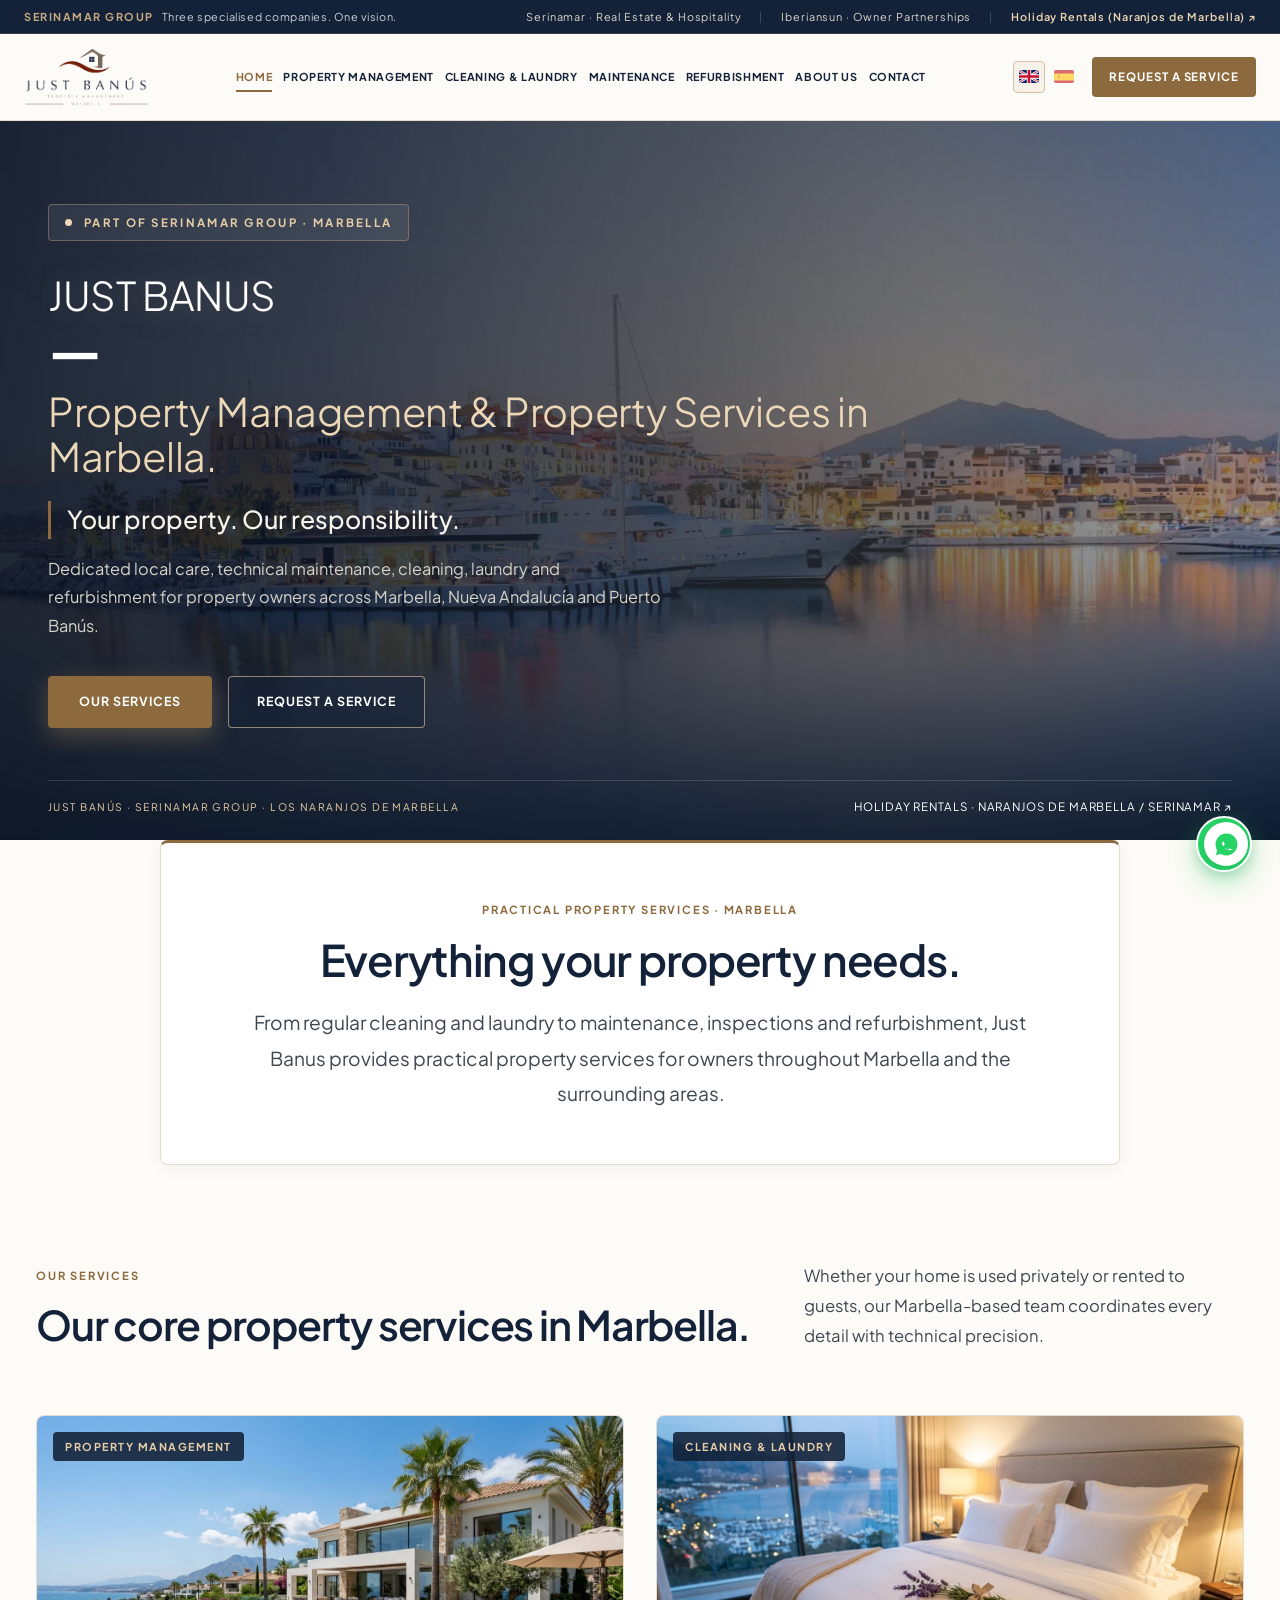
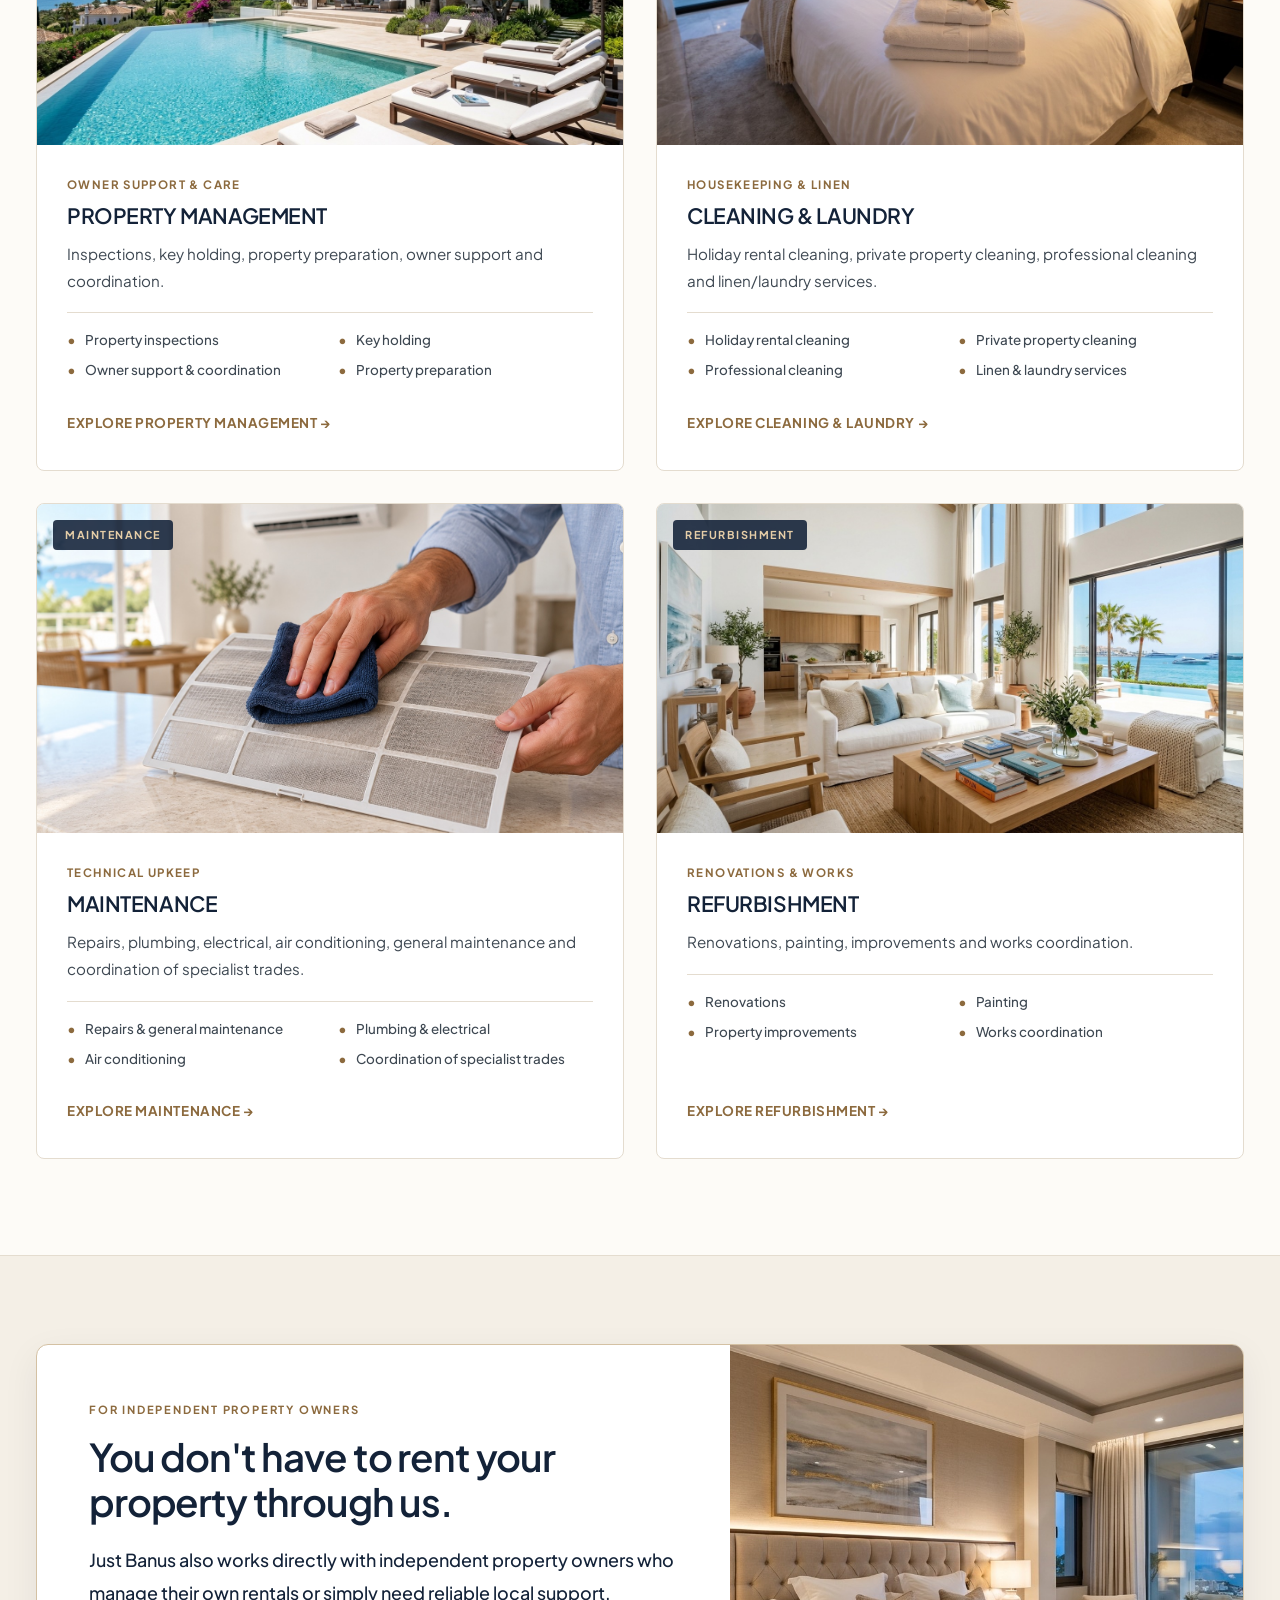
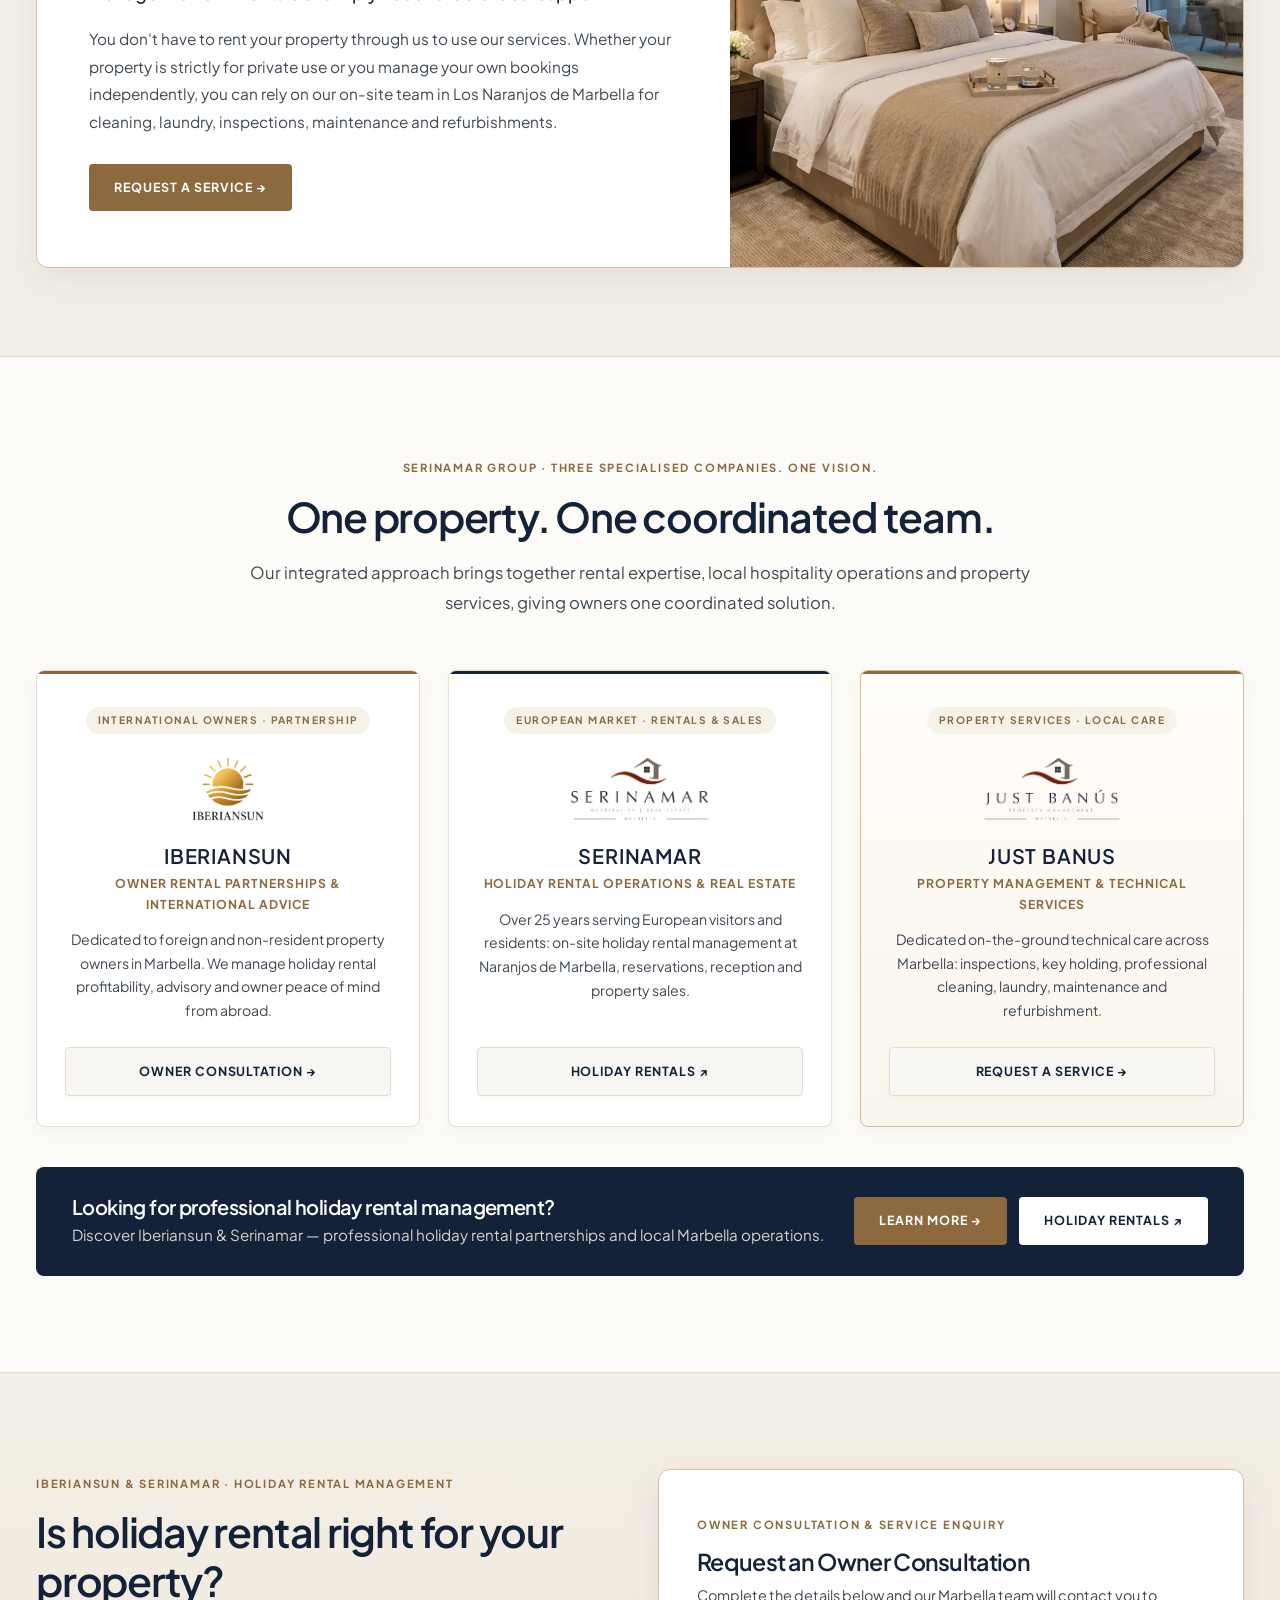
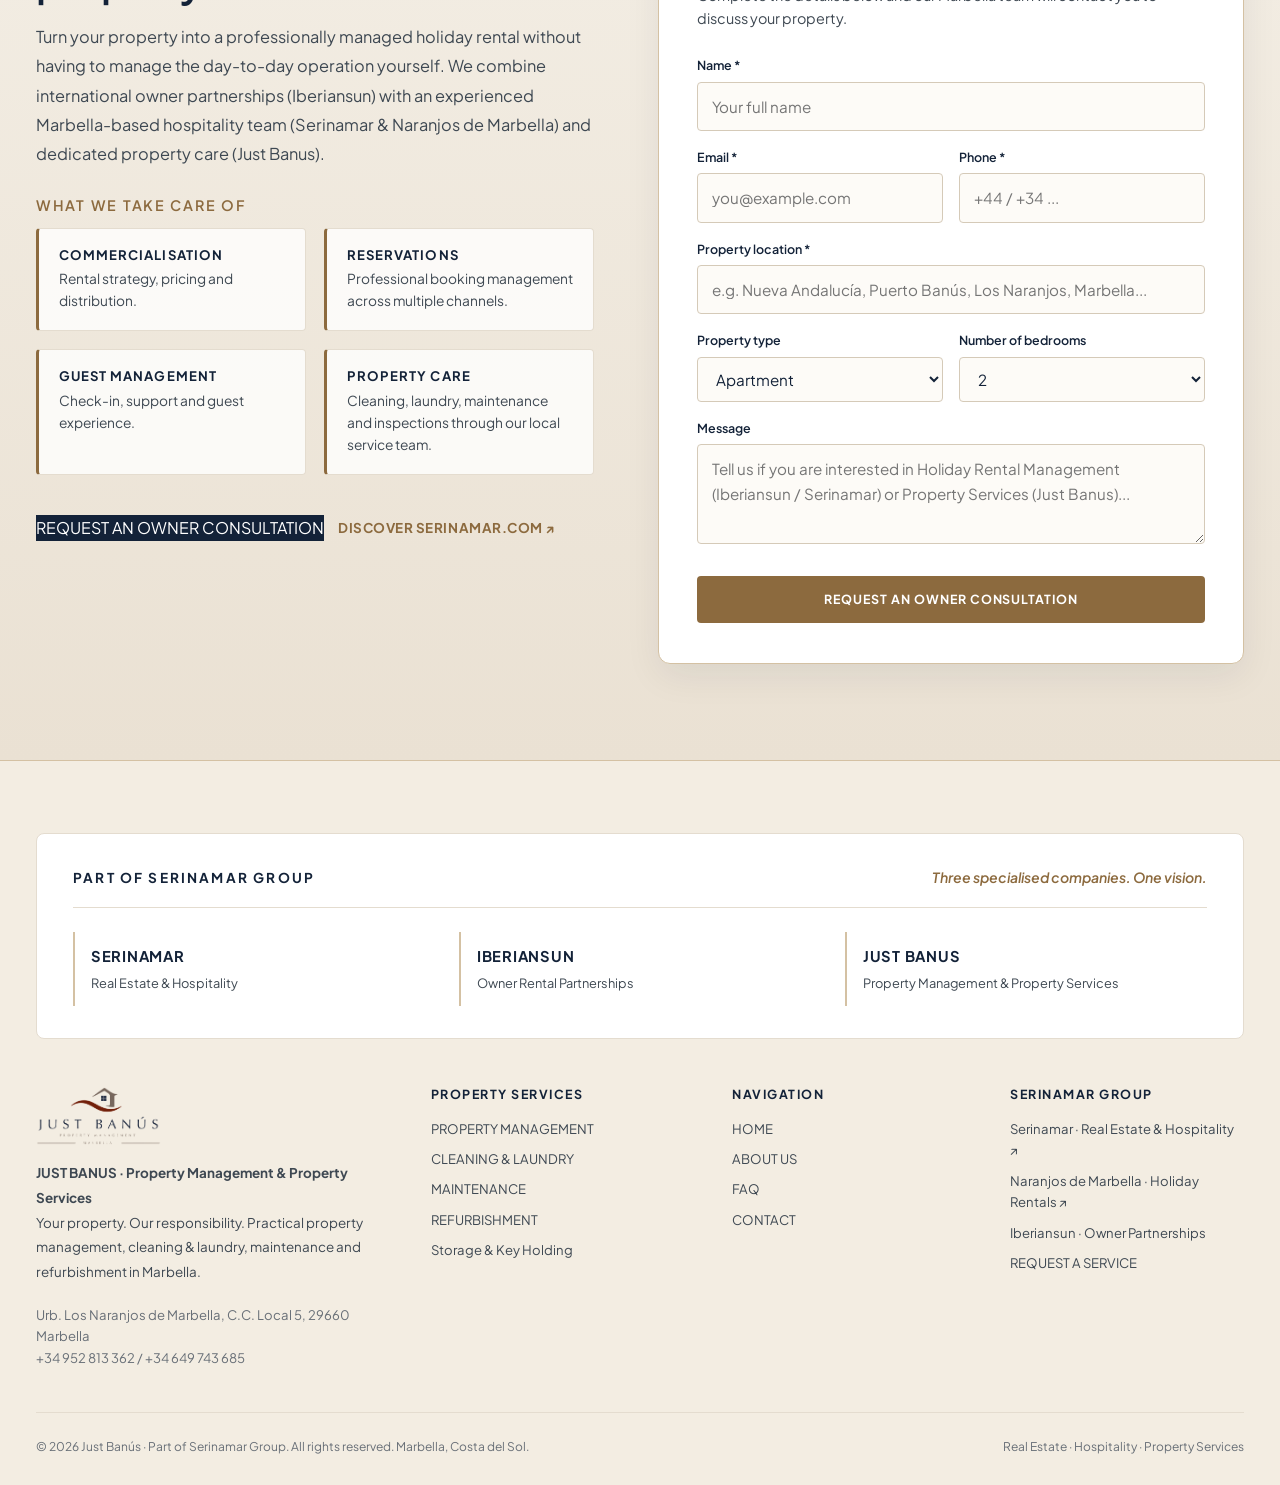
==== commit df606fe8: "feat(hero): add seamless Ken Burns infinite loop, animated typography and luxury shimmer effect" ====
--- a/index.html
+++ b/index.html
@@ -126,7 +126,7 @@
         <div class="jb-hero-text-wrap">
           <p class="jb-hero-eyebrow" data-i18n="jb_hero_eyebrow">PART OF SERINAMAR GROUP · MARBELLA</p>
           <h1 id="home-title" class="jb-hero-title" data-i18n="jb_hero_title">
-            JUST BANUS —<span>Property Management &amp; Property Services in Marbella.</span>
+            <span class="jb-hero-title-brand">JUST BANUS</span> —<span class="jb-hero-title-span">Property Management &amp; Property Services in Marbella.</span>
           </h1>
           <p class="jb-hero-subtitle" data-i18n="jb_hero_subtitle">Your property. Our responsibility.</p>
           <p class="jb-hero-lead" data-i18n="jb_hero_lead">Dedicated local care, technical maintenance, cleaning, laundry and refurbishment for property owners across Marbella, Nueva Andalucía and Puerto Banús.</p>
--- a/styles.css
+++ b/styles.css
@@ -454,45 +454,74 @@
 .mobile-drawer { display: none !important; }
 
 /* ==========================================================================
-   HERO SECTION (HOME)
+   HERO SECTION (HOME) - KEN BURNS INFINITE LOOP & ANIMATED TYPOGRAPHY
    ========================================================================== */
 .jb-hero-section {
   margin-top: var(--header-total);
   position: relative;
-  min-height: 620px;
-  height: min(78svh, 820px);
+  min-height: 640px;
+  height: min(80svh, 840px);
   display: flex;
   align-items: center;
   overflow: hidden;
-  background: var(--brand-navy);
-}
-
+  background: #0b1524;
+}
+
+/* CINEMATIC KEN BURNS INFINITE SEAMLESS LOOP */
 .jb-hero-bg {
   position: absolute;
-  inset: -2%;
-  background: url('assets/puerto-banus-marina-hero.webp') center 55% / cover no-repeat;
-  animation: hero-drift 25s ease-in-out infinite alternate;
-}
-@keyframes hero-drift { to { transform: scale(1.045); } }
-
+  top: -8%;
+  left: -8%;
+  width: 116%;
+  height: 116%;
+  background: url('assets/puerto-banus-marina-hero.webp') center center / cover no-repeat;
+  will-change: transform;
+  transform-origin: 52% 48%;
+  animation: kenBurnsInfinite 32s ease-in-out infinite;
+}
+
+@keyframes kenBurnsInfinite {
+  0% {
+    transform: scale(1) translate(0%, 0%);
+  }
+  25% {
+    transform: scale(1.08) translate(-1.6%, -1.2%);
+  }
+  50% {
+    transform: scale(1.15) translate(1.4%, -2%);
+  }
+  75% {
+    transform: scale(1.09) translate(2%, 0.8%);
+  }
+  100% {
+    transform: scale(1) translate(0%, 0%);
+  }
+}
+
+/* LUXURY ATMOSPHERIC OVERLAY */
 .jb-hero-overlay {
   position: absolute;
   inset: 0;
   background:
-    linear-gradient(95deg, rgb(15 26 42 / 88%) 0%, rgb(19 34 56 / 68%) 52%, rgb(19 34 56 / 28%) 100%),
-    linear-gradient(0deg, rgb(15 26 42 / 55%), transparent 35%);
+    radial-gradient(circle at 75% 25%, rgba(184, 150, 90, 0.22) 0%, transparent 58%),
+    linear-gradient(98deg, rgba(10, 20, 36, 0.93) 0%, rgba(15, 28, 48, 0.74) 52%, rgba(15, 28, 48, 0.38) 100%),
+    linear-gradient(0deg, rgba(10, 20, 36, 0.88) 0%, transparent 36%);
+  pointer-events: none;
 }
 
 .jb-hero-container {
   position: relative;
-  z-index: 1;
+  z-index: 2;
   width: min(1260px, calc(100% - 96px));
   margin-inline: auto;
   padding: 56px 0 84px;
 }
 
-.jb-hero-text-wrap { max-width: 820px; }
-
+.jb-hero-text-wrap {
+  max-width: 840px;
+}
+
+/* ANIMATED EYEBROW WITH LIVE PULSING GOLD DOT */
 .jb-hero-eyebrow {
   display: inline-flex;
   align-items: center;
@@ -502,67 +531,168 @@
   text-transform: uppercase;
   letter-spacing: 0.2em;
   color: #e5cda7;
-  background: rgb(255 255 255 / 8%);
-  border: 1px solid rgb(197 168 128 / 35%);
-  padding: 7px 14px;
+  background: rgba(255, 255, 255, 0.08);
+  backdrop-filter: blur(8px);
+  -webkit-backdrop-filter: blur(8px);
+  border: 1px solid rgba(197, 168, 128, 0.4);
+  padding: 8px 16px;
   border-radius: var(--radius-sm);
   margin-bottom: 24px;
-}
-
+  animation: heroFadeDown 0.8s cubic-bezier(0.16, 1, 0.3, 1) 0.15s backwards;
+}
+
+.jb-hero-eyebrow::before {
+  content: "";
+  display: inline-block;
+  width: 7px;
+  height: 7px;
+  border-radius: 50%;
+  background: #ecd7b7;
+  box-shadow: 0 0 0 0 rgba(236, 215, 183, 0.75);
+  animation: heroDotPulse 2.4s infinite;
+  margin-right: 2px;
+}
+
+@keyframes heroDotPulse {
+  0% {
+    transform: scale(0.95);
+    box-shadow: 0 0 0 0 rgba(236, 215, 183, 0.75);
+  }
+  70% {
+    transform: scale(1.15);
+    box-shadow: 0 0 0 8px rgba(236, 215, 183, 0);
+  }
+  100% {
+    transform: scale(0.95);
+    box-shadow: 0 0 0 0 rgba(236, 215, 183, 0);
+  }
+}
+
+/* ANIMATED TITLE & SHIMMERING METALLIC BRANDING */
 .jb-hero-title {
-  font-size: clamp(2.2rem, 4.1vw, 3.85rem);
-  font-weight: 600;
+  font-size: clamp(2.3rem, 4.3vw, 4rem);
+  font-weight: 700;
   color: #ffffff;
   line-height: 1.14;
-  letter-spacing: -0.03em;
-  margin-bottom: 20px;
-}
+  letter-spacing: -0.025em;
+  margin-bottom: 22px;
+  animation: heroFadeUp 1s cubic-bezier(0.16, 1, 0.3, 1) 0.3s backwards;
+}
+
+.jb-hero-title-brand {
+  display: inline-block;
+  background: linear-gradient(110deg, #ffffff 0%, #ffffff 35%, #f4e3c9 50%, #ffffff 65%, #ffffff 100%);
+  background-size: 240% auto;
+  -webkit-background-clip: text;
+  -webkit-text-fill-color: transparent;
+  animation: heroTextShimmer 7s ease-in-out infinite 1.6s;
+  text-shadow: 0 0 35px rgba(236, 215, 183, 0.25);
+  letter-spacing: 0.02em;
+}
+
+@keyframes heroTextShimmer {
+  0%, 25% { background-position: 120% center; }
+  65%, 100% { background-position: -120% center; }
+}
+
+.jb-hero-title-span,
 .jb-hero-title span {
-  color: #e5cda7;
+  color: #ecd7b7;
   display: block;
-  font-weight: 400;
-  margin-top: 6px;
-}
-
+  font-weight: 350;
+  font-size: 0.72em;
+  letter-spacing: -0.01em;
+  margin-top: 8px;
+  animation: heroFadeUp 1.1s cubic-bezier(0.16, 1, 0.3, 1) 0.45s backwards;
+}
+
+/* ANIMATED SUBTITLE WITH LUXURY ACCENT */
 .jb-hero-subtitle {
-  color: #f4efe6;
-  max-width: 580px;
+  color: #f7f4ed;
+  max-width: 620px;
   font-size: clamp(1.2rem, 2vw, 1.55rem);
   font-weight: 500;
   line-height: 1.5;
-  margin-bottom: 14px;
-}
-
+  margin-bottom: 16px;
+  padding-left: 16px;
+  border-left: 3px solid var(--primary-gold);
+  animation: heroFadeUp 1.1s cubic-bezier(0.16, 1, 0.3, 1) 0.6s backwards;
+}
+
+/* ANIMATED LEAD TEXT */
 .jb-hero-lead {
   color: #d7d2c8;
-  max-width: 580px;
-  font-size: 1rem;
+  max-width: 620px;
+  font-size: 1.02rem;
   line-height: 1.75;
-  margin-bottom: 34px;
-}
-
+  margin-bottom: 36px;
+  animation: heroFadeUp 1.1s cubic-bezier(0.16, 1, 0.3, 1) 0.75s backwards;
+}
+
+/* ANIMATED ACTION BUTTONS WITH LIVING SHEEN */
 .jb-hero-actions {
   display: flex;
-  gap: 14px;
+  gap: 16px;
   align-items: center;
   flex-wrap: wrap;
-}
-
-.btn-jb-primary { padding: 16px 28px; }
+  animation: heroFadeUp 1.1s cubic-bezier(0.16, 1, 0.3, 1) 0.9s backwards;
+}
+
+.btn-jb-primary {
+  padding: 16px 30px;
+  position: relative;
+  overflow: hidden;
+  box-shadow: 0 8px 24px rgba(184, 150, 90, 0.35);
+  transition: transform 0.3s ease, box-shadow 0.3s ease;
+}
+
+.btn-jb-primary:hover {
+  transform: translateY(-2px);
+  box-shadow: 0 12px 28px rgba(184, 150, 90, 0.45);
+}
+
+.btn-jb-primary::after {
+  content: "";
+  position: absolute;
+  top: -50%;
+  left: -150%;
+  width: 80%;
+  height: 200%;
+  background: linear-gradient(
+    90deg,
+    transparent 0%,
+    rgba(255, 255, 255, 0.35) 50%,
+    transparent 100%
+  );
+  transform: rotate(25deg);
+  animation: btnSheen 6s ease-in-out infinite 2s;
+  pointer-events: none;
+}
+
+@keyframes btnSheen {
+  0%, 75% { left: -150%; }
+  85%, 100% { left: 200%; }
+}
+
 .btn-jb-secondary {
   color: #ffffff;
-  border-color: rgb(229 205 167 / 60%);
-  background: rgb(19 34 56 / 35%);
+  border-color: rgba(229, 205, 167, 0.6);
+  background: rgba(19, 34, 56, 0.4);
+  backdrop-filter: blur(6px);
+  -webkit-backdrop-filter: blur(6px);
   padding: 16px 28px;
-}
+  transition: all 0.3s ease;
+}
+
 .btn-jb-secondary:hover {
-  background: rgb(255 255 255 / 15%);
+  background: rgba(255, 255, 255, 0.18);
   border-color: #ffffff;
+  transform: translateY(-2px);
 }
 
 .hero-bottom {
   position: absolute;
-  z-index: 1;
+  z-index: 2;
   bottom: 24px;
   left: 48px;
   right: 48px;
@@ -573,9 +703,11 @@
   font-size: 0.65rem;
   letter-spacing: 0.14em;
   text-transform: uppercase;
-  border-top: 1px solid rgb(255 255 255 / 14%);
+  border-top: 1px solid rgba(255, 255, 255, 0.14);
   padding-top: 16px;
-}
+  animation: heroFade 1.2s ease 1s backwards;
+}
+
 .hero-bottom a {
   display: flex;
   gap: 12px;
@@ -583,6 +715,40 @@
   color: #fff;
   font-size: 0.72rem;
   letter-spacing: 0.08em;
+  transition: color 0.25s ease;
+}
+
+.hero-bottom a:hover {
+  color: #ecd7b7;
+}
+
+/* KEYFRAMES FOR HERO ENTRANCE */
+@keyframes heroFadeUp {
+  0% {
+    opacity: 0;
+    transform: translateY(22px);
+  }
+  100% {
+    opacity: 1;
+    transform: translateY(0);
+  }
+}
+
+@keyframes heroFadeDown {
+  0% {
+    opacity: 0;
+    transform: translateY(-16px);
+  }
+  100% {
+    opacity: 1;
+    transform: translateY(0);
+  }
+}
+
+@keyframes heroFade {
+  0% { opacity: 0; }
+  100% { opacity: 1; }
+}
 }
 
 /* ==========================================================================
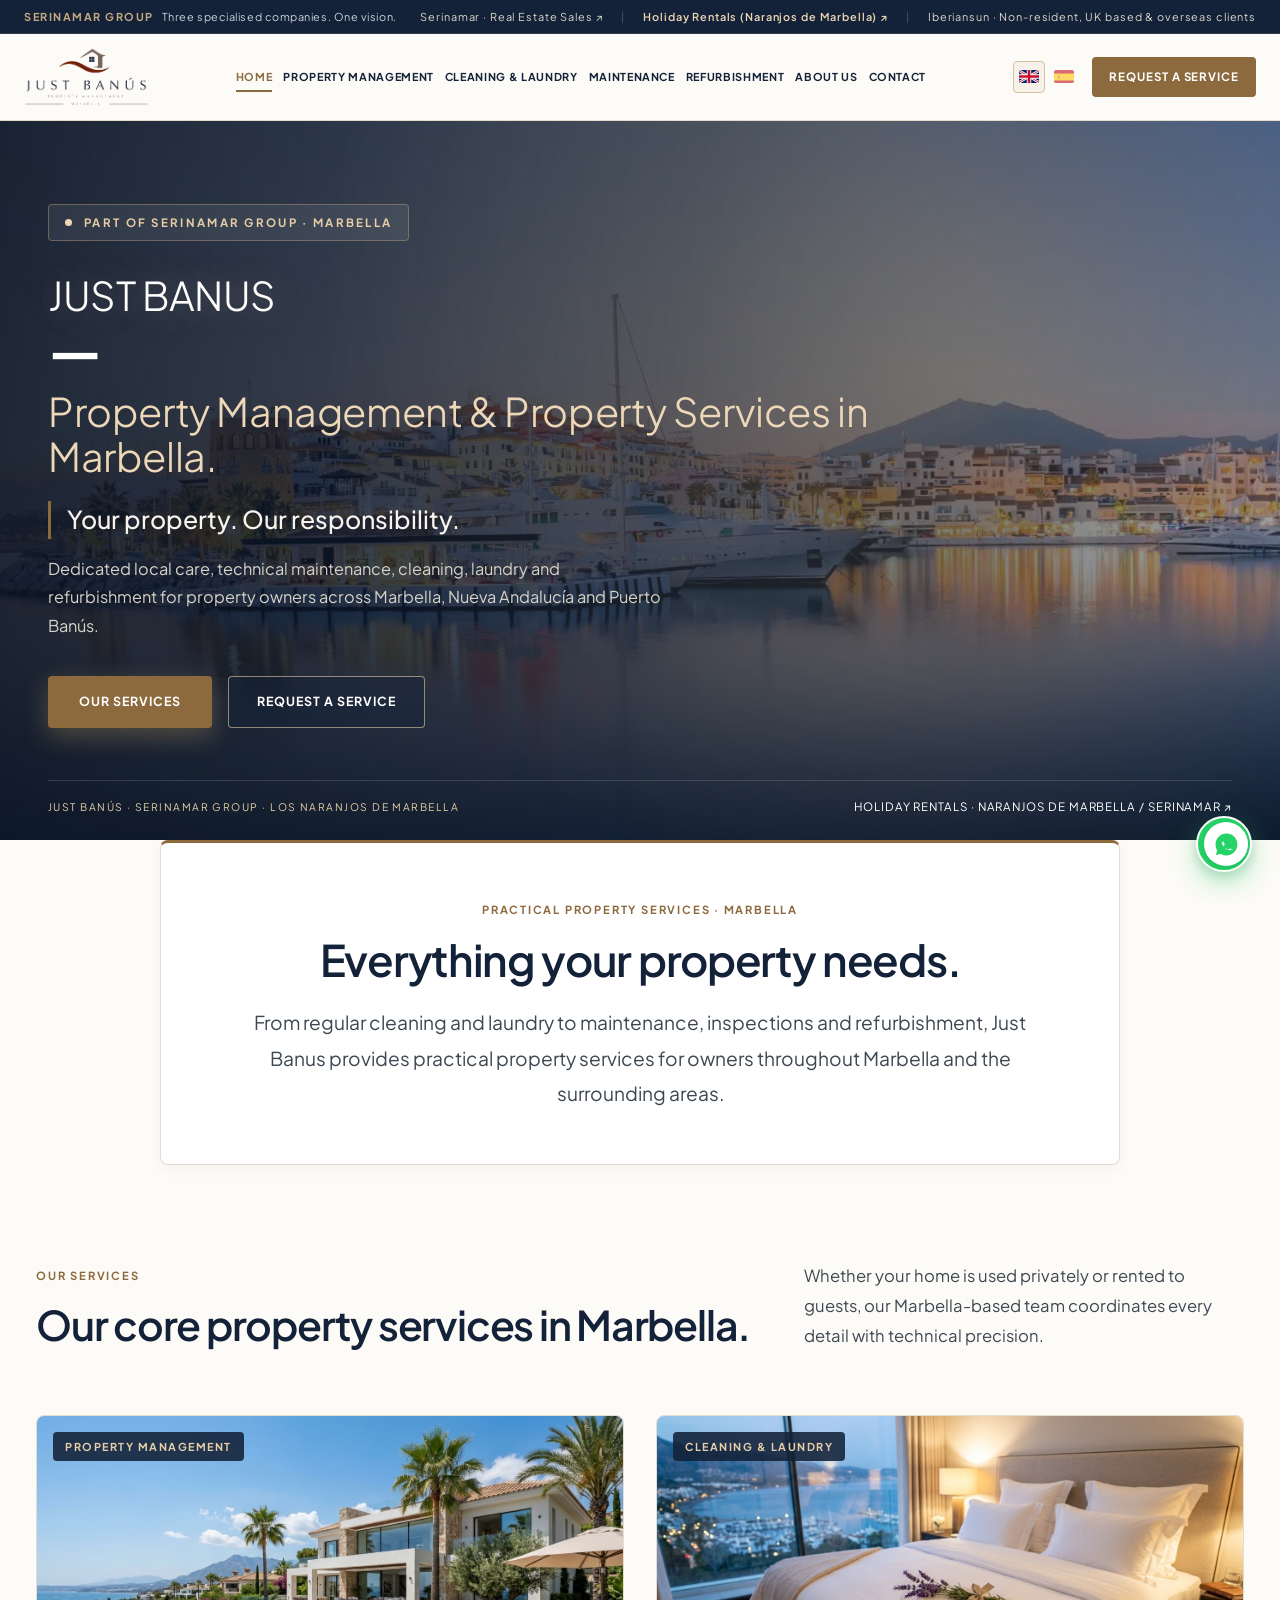
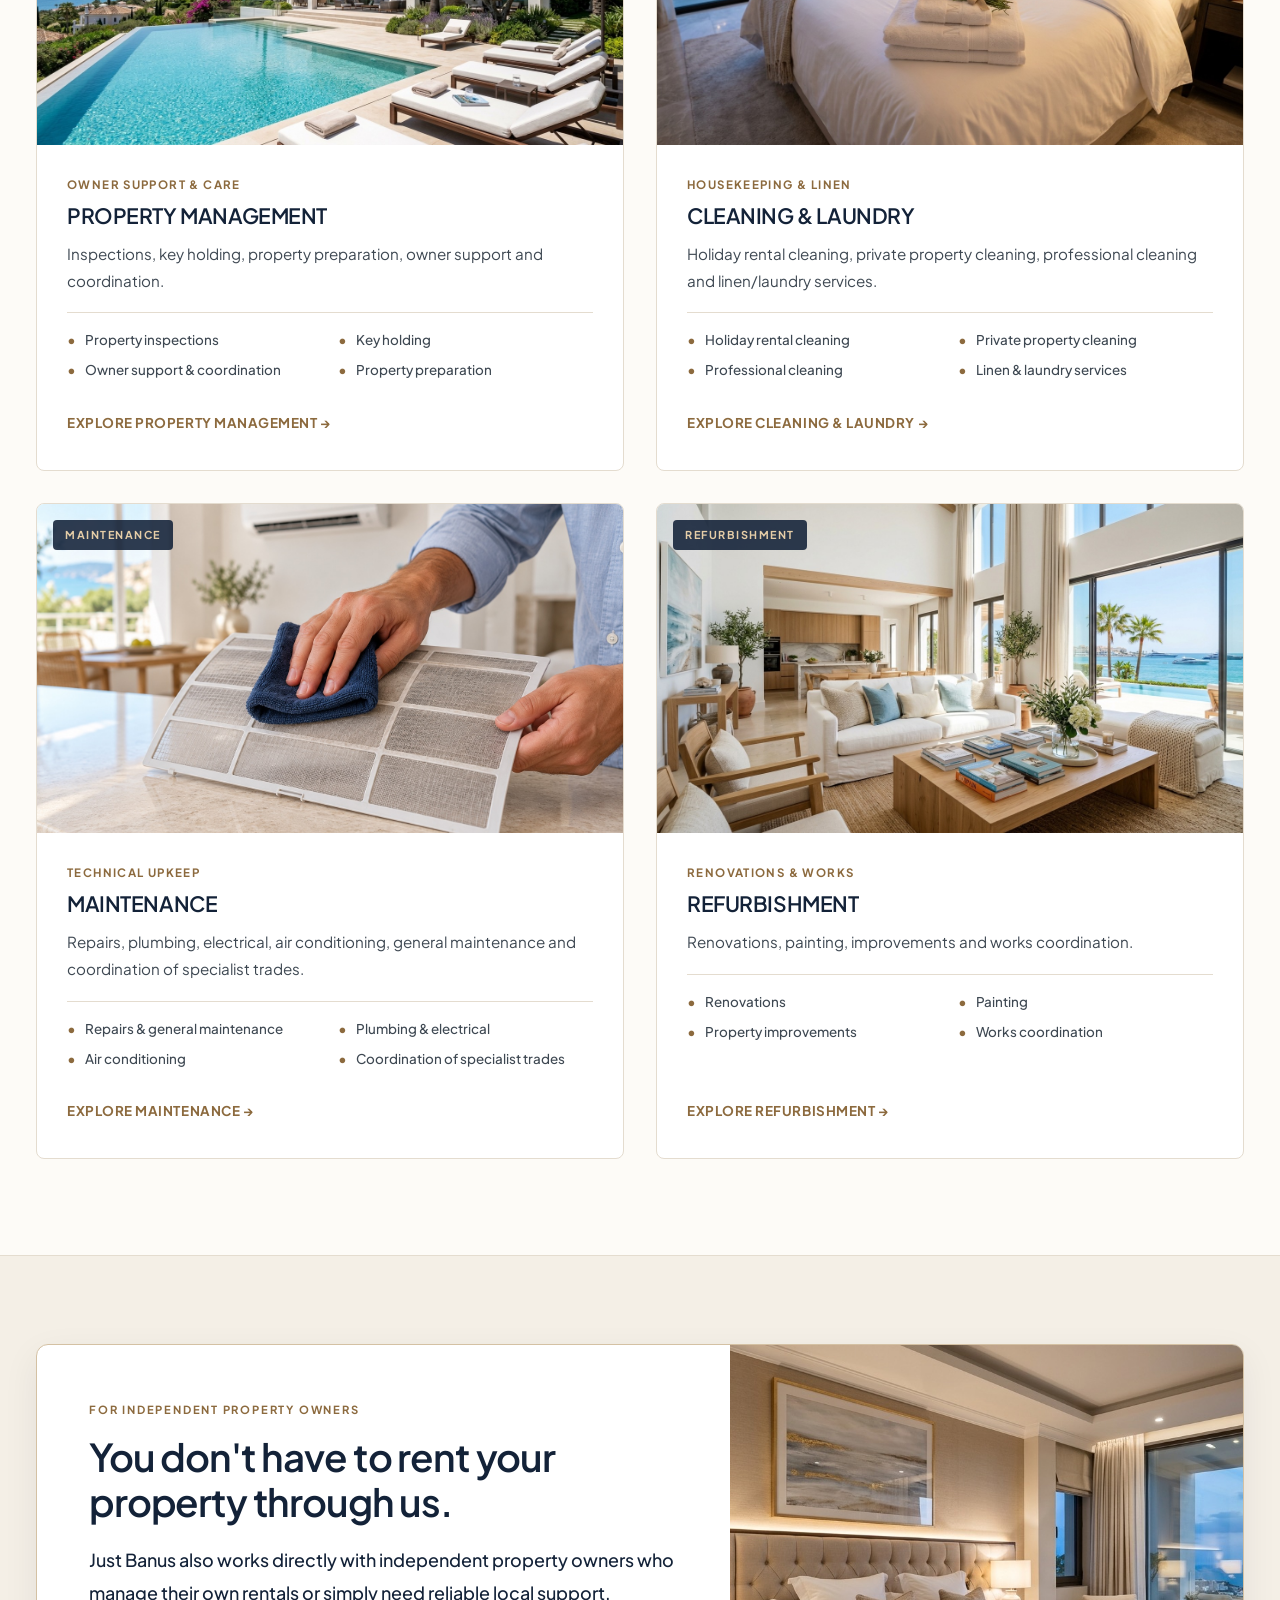
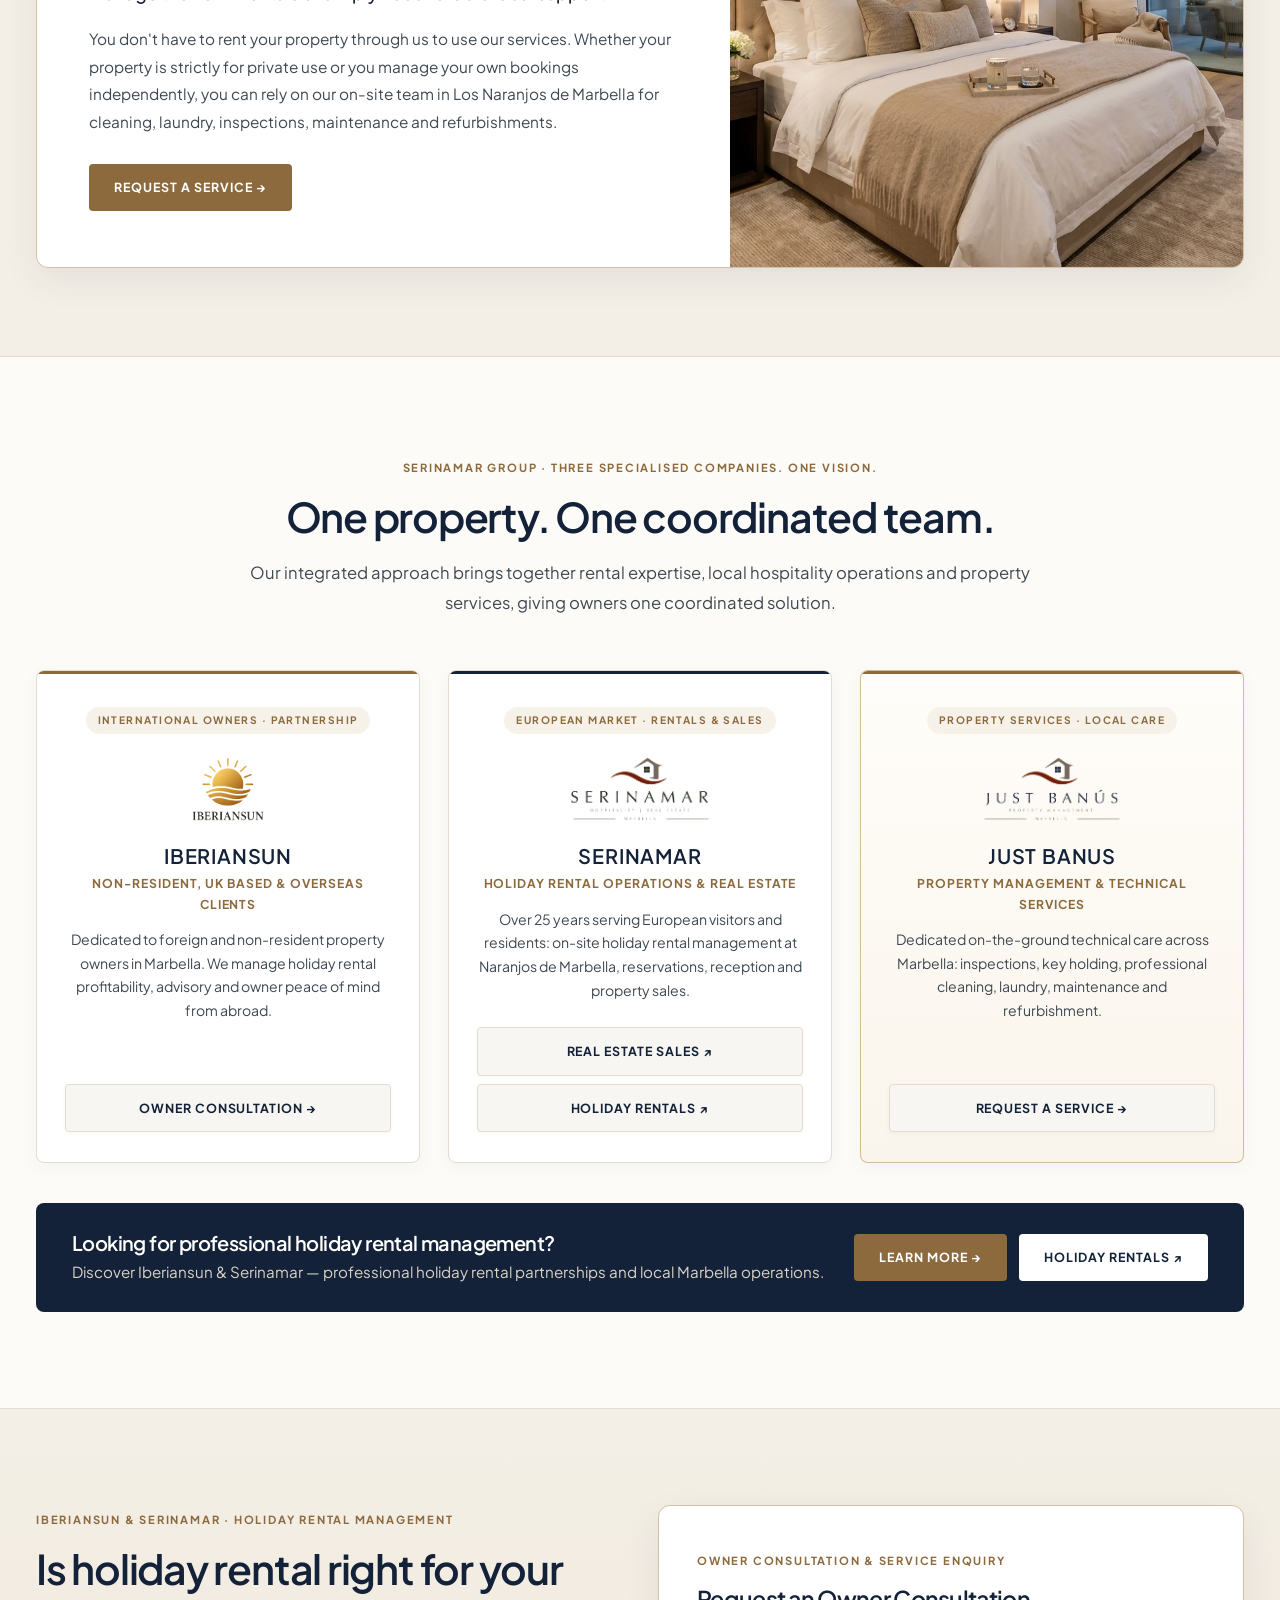
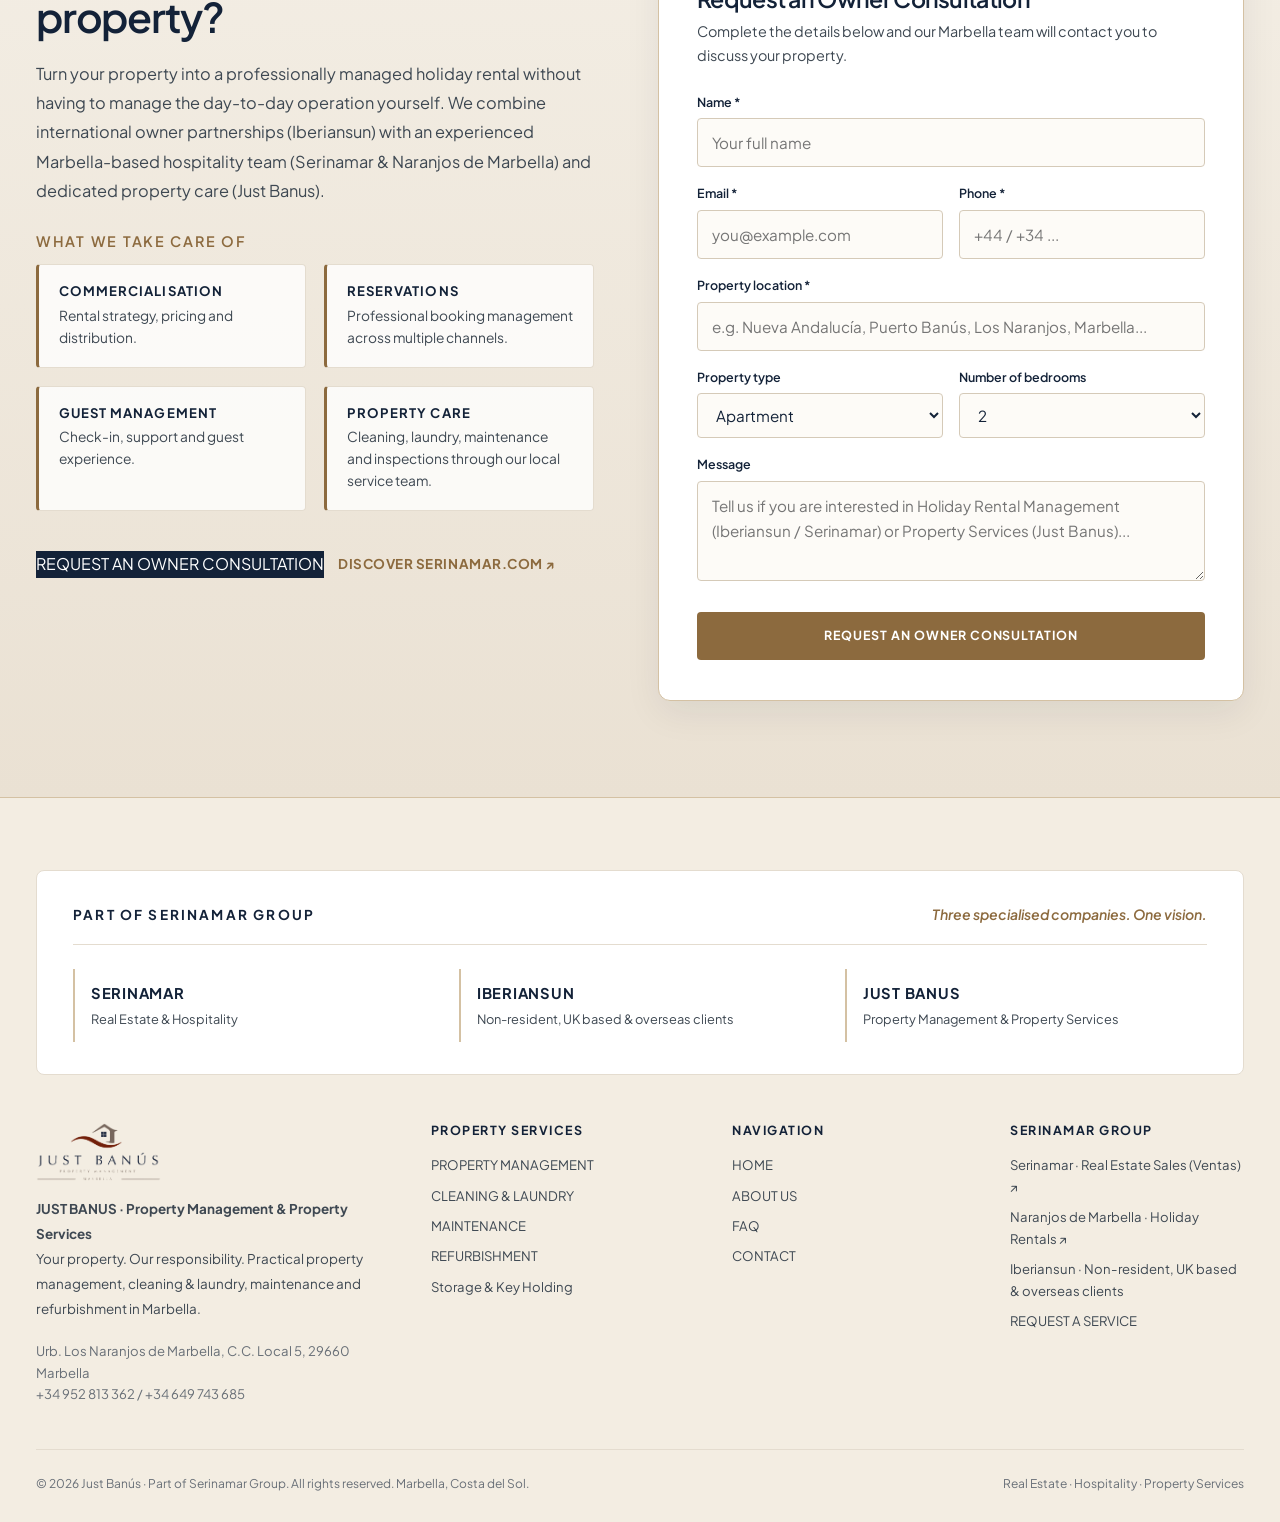
==== commit 537d163a: "feat: revisiones noviembre - Iberiansun non-resident clients y enlace Serinamar Ventas en topbar y f" ====
--- a/index.html
+++ b/index.html
@@ -55,11 +55,11 @@
             <span data-i18n="topbar_vision">Three specialised companies. One vision.</span>
           </div>
           <div class="group-topbar-links">
-            <a href="https://serinamar.com" target="_blank" rel="noopener">Serinamar · Real Estate &amp; Hospitality</a>
-            <span class="topbar-divider" aria-hidden="true">|</span>
-            <a href="#owner-consultation">Iberiansun · Owner Partnerships</a>
+            <a href="https://www.serinamar.com" target="_blank" rel="noopener" data-i18n="topbar_sales">Serinamar · Real Estate Sales ↗</a>
             <span class="topbar-divider" aria-hidden="true">|</span>
             <a href="https://naranjosdemarbella.com" target="_blank" rel="noopener" class="topbar-holiday-link" data-i18n="topbar_holiday">Holiday Rentals (Naranjos de Marbella) ↗</a>
+            <span class="topbar-divider" aria-hidden="true">|</span>
+            <a href="#owner-consultation" data-i18n="topbar_iberiansun">Iberiansun · Non-resident, UK based &amp; overseas clients</a>
           </div>
         </div>
       </div>
@@ -293,7 +293,7 @@
               <img src="assets/iberiansun-logo-nobg.png" width="160" height="140" alt="Iberiansun Logo" loading="lazy">
             </div>
             <h3>IBERIANSUN</h3>
-            <div class="synergy-role" data-i18n="jb_syn1_role">Owner Rental Partnerships &amp; International Advice</div>
+            <div class="synergy-role" data-i18n="jb_syn1_role">Non-resident, UK based &amp; overseas clients</div>
             <p data-i18n="jb_syn1_desc">
               Dedicated to foreign and non-resident property owners in Marbella. We manage holiday rental profitability, advisory and owner peace of mind from abroad.
             </p>
@@ -311,7 +311,10 @@
             <p data-i18n="jb_syn2_desc">
               Over 25 years serving European visitors and residents: on-site holiday rental management at Naranjos de Marbella, reservations, reception and property sales.
             </p>
-            <a href="https://naranjosdemarbella.com" target="_blank" rel="noopener" class="synergy-cta-btn" data-i18n="jb_syn2_link">Holiday Rentals ↗</a>
+            <div style="display: flex; gap: 8px; flex-wrap: wrap;">
+              <a href="https://www.serinamar.com" target="_blank" rel="noopener" class="synergy-cta-btn" data-i18n="jb_syn2_sales_link">Real Estate Sales ↗</a>
+              <a href="https://naranjosdemarbella.com" target="_blank" rel="noopener" class="synergy-cta-btn" data-i18n="jb_syn2_link">Holiday Rentals ↗</a>
+            </div>
           </article>
 
           <!-- 3. JUST BANUS -->
@@ -465,7 +468,7 @@
           </a>
           <a href="#owner-consultation" class="footer-company-item">
             <strong>Iberiansun</strong>
-            <span data-i18n="footer_comp_iberiansun">Owner Rental Partnerships</span>
+            <span data-i18n="footer_comp_iberiansun">Non-resident, UK based &amp; overseas clients</span>
           </a>
           <a href="index.html" class="footer-company-item">
             <strong>Just Banus</strong>
@@ -512,9 +515,9 @@
         <div>
           <h4 data-i18n="footer_group_col">Serinamar Group</h4>
           <ul style="list-style: none; display: flex; flex-direction: column; gap: 0.55rem;">
-            <li><a href="https://serinamar.com" target="_blank" rel="noopener">Serinamar · Real Estate &amp; Hospitality ↗</a></li>
+            <li><a href="https://www.serinamar.com" target="_blank" rel="noopener">Serinamar · Real Estate Sales (Ventas) ↗</a></li>
             <li><a href="https://naranjosdemarbella.com" target="_blank" rel="noopener">Naranjos de Marbella · Holiday Rentals ↗</a></li>
-            <li><a href="#owner-consultation">Iberiansun · Owner Partnerships</a></li>
+            <li><a href="#owner-consultation">Iberiansun · Non-resident, UK based &amp; overseas clients</a></li>
             <li><a href="contacto.html" data-i18n="nav_btn_request">Request a Service →</a></li>
           </ul>
         </div>
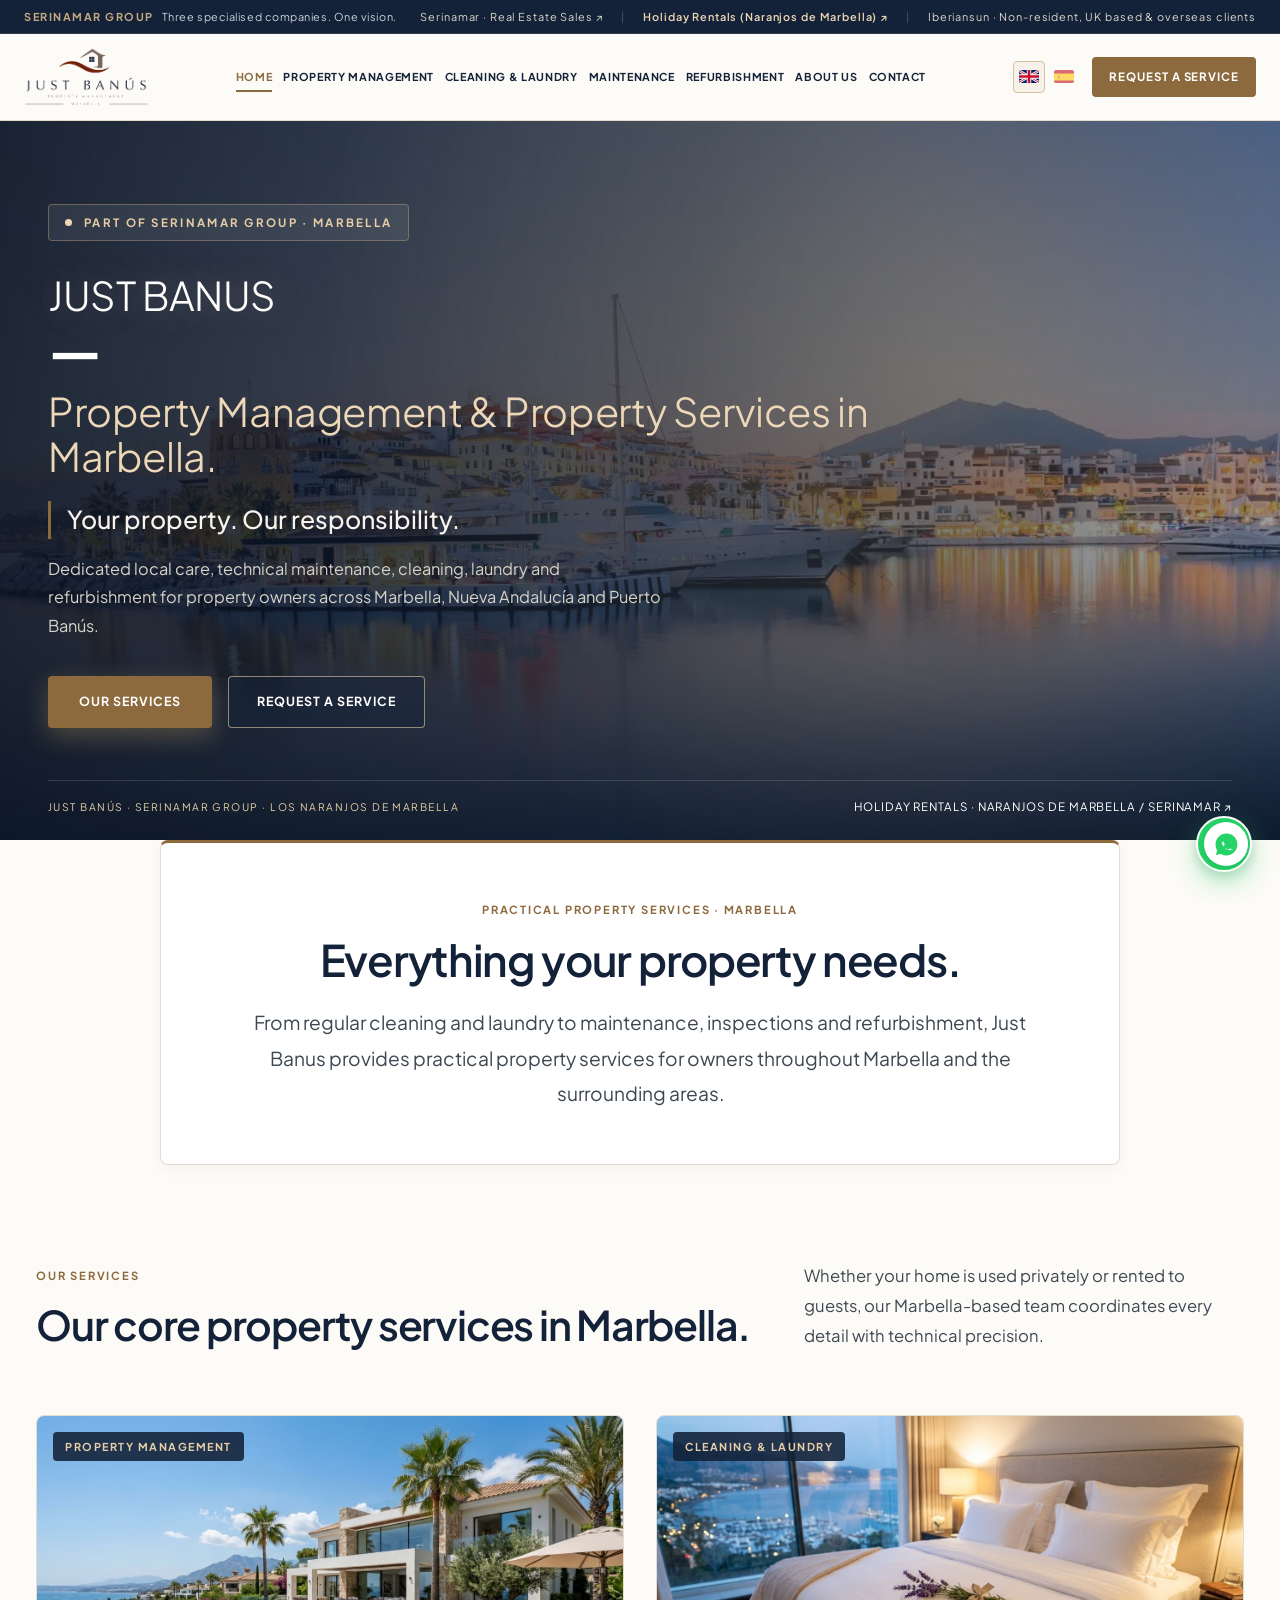
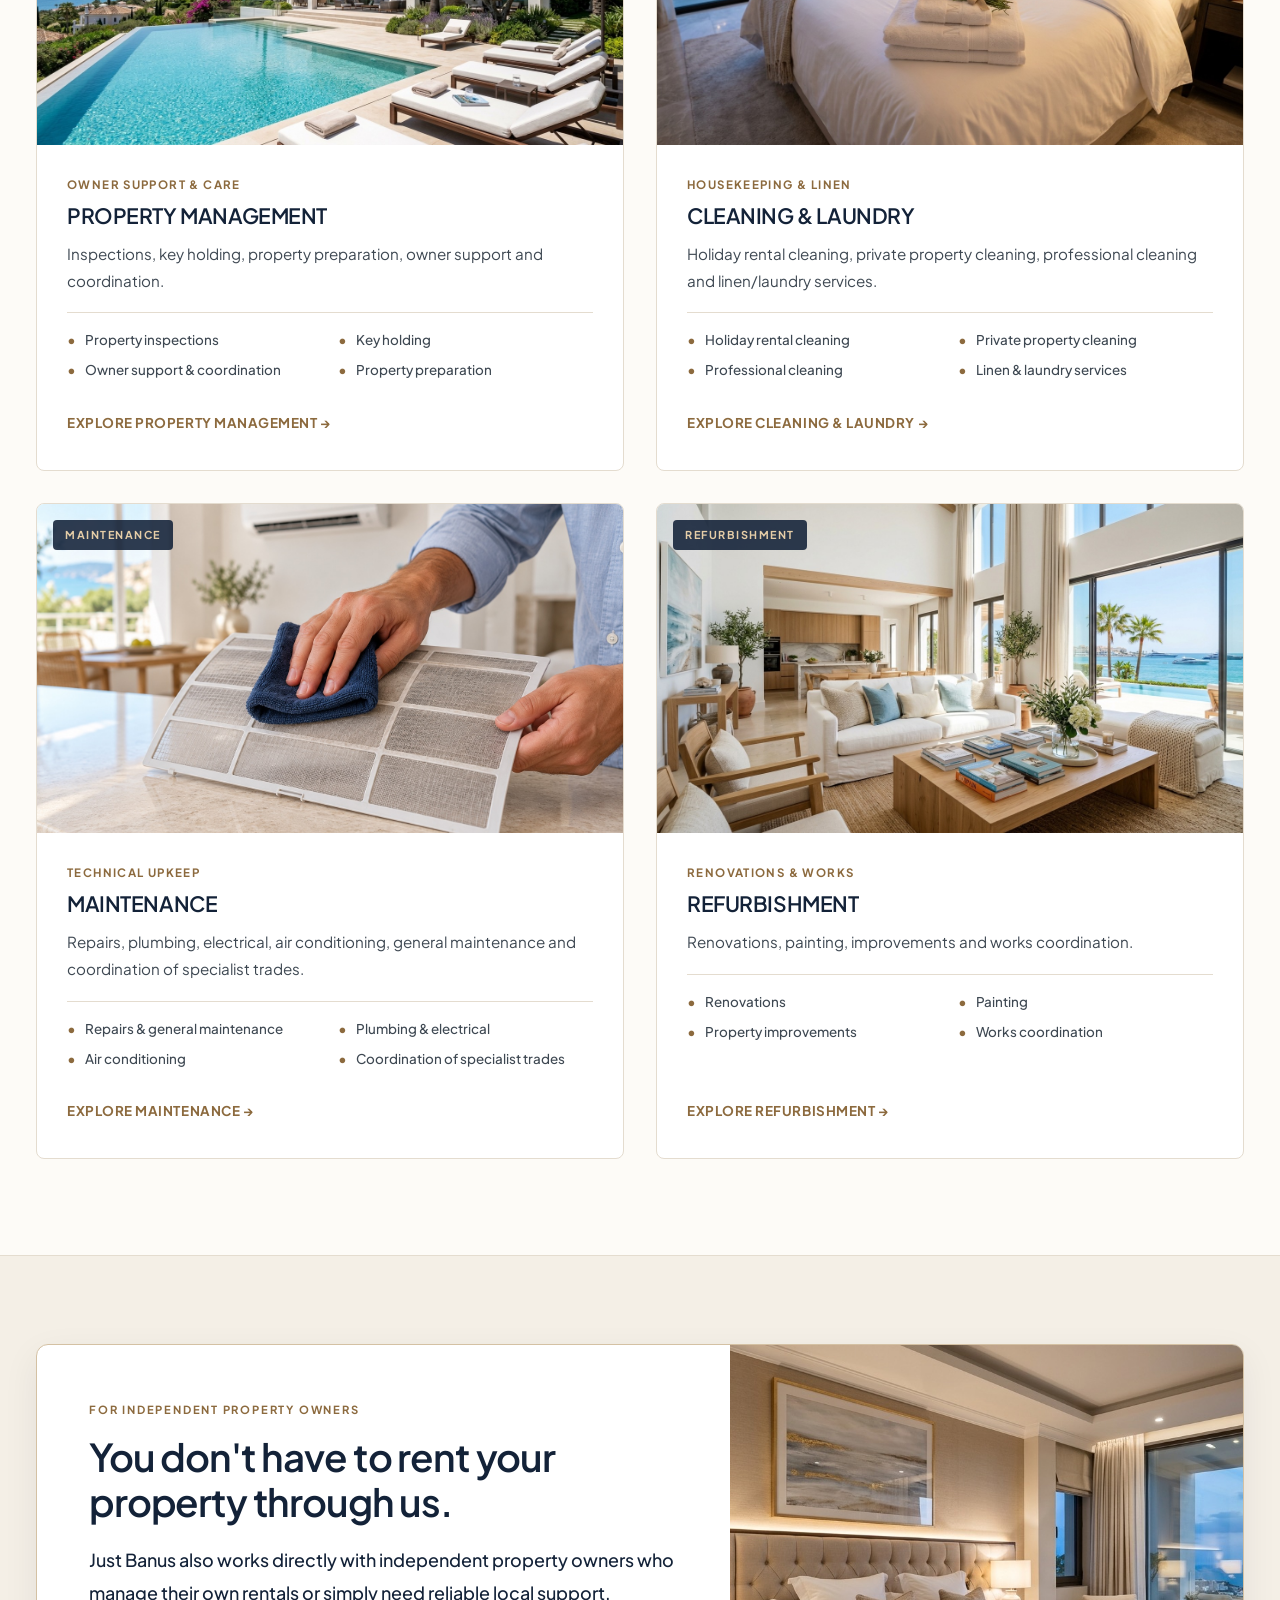
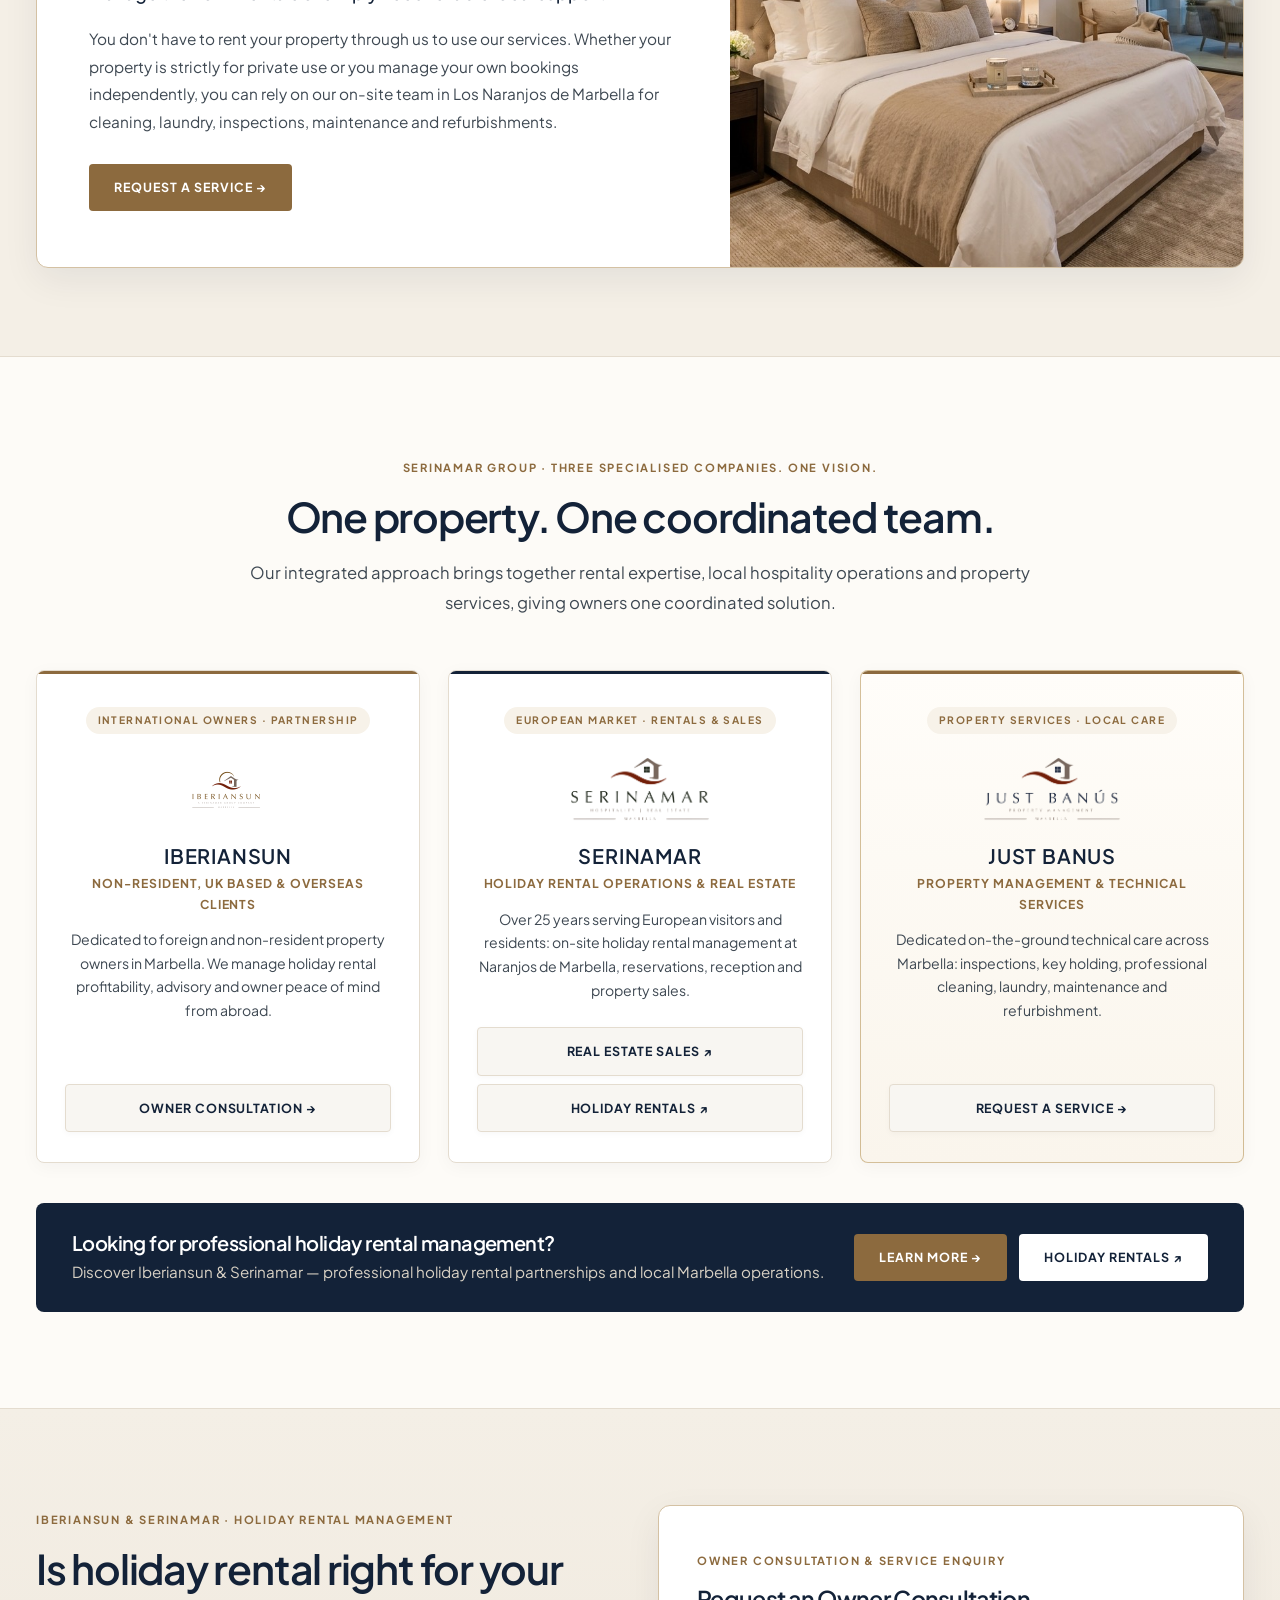
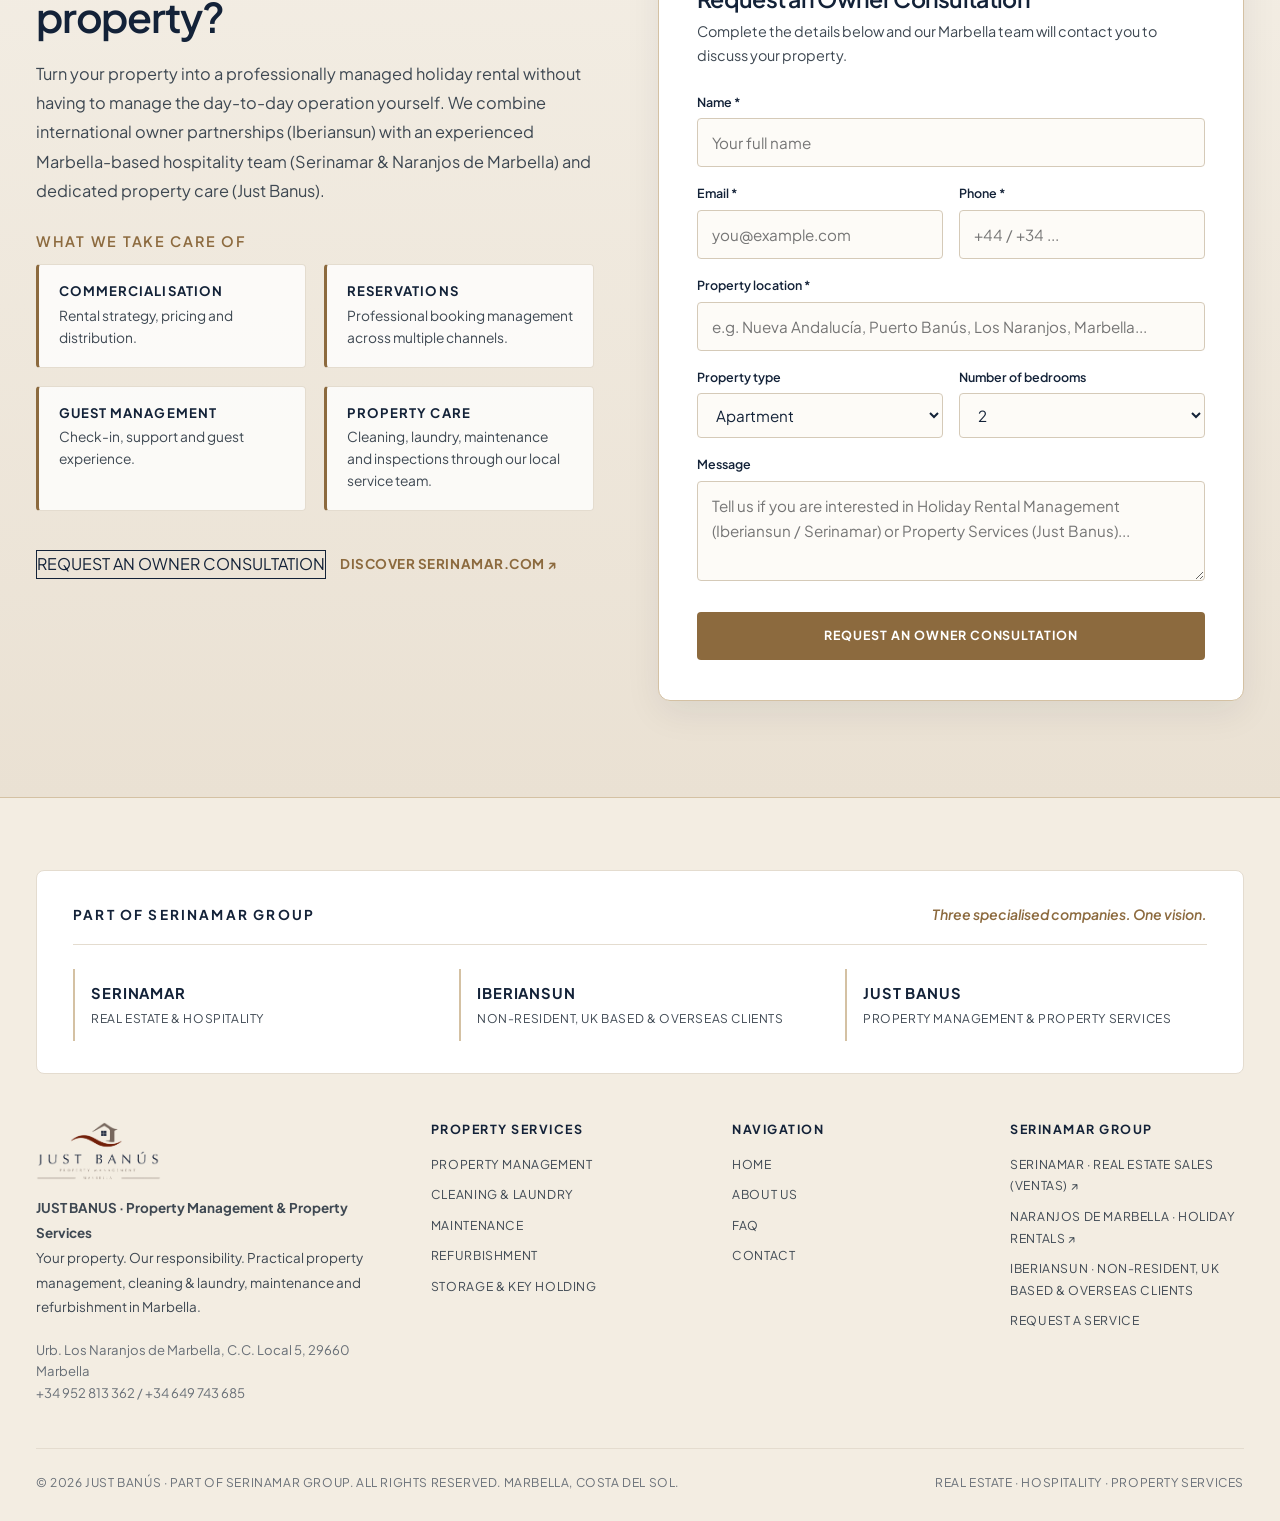
==== commit 9efc2bed: "feat: footer en mayusculas, logo oficial Iberiansun, boton sin fondo en formulario y deteccion de id" ====
--- a/index.html
+++ b/index.html
@@ -59,7 +59,7 @@
             <span class="topbar-divider" aria-hidden="true">|</span>
             <a href="https://naranjosdemarbella.com" target="_blank" rel="noopener" class="topbar-holiday-link" data-i18n="topbar_holiday">Holiday Rentals (Naranjos de Marbella) ↗</a>
             <span class="topbar-divider" aria-hidden="true">|</span>
-            <a href="#owner-consultation" data-i18n="topbar_iberiansun">Iberiansun · Non-resident, UK based &amp; overseas clients</a>
+            <a href="#owner-consultation" data-i18n="topbar_iberiansun">IBERIANSUN · NON-RESIDENT, UK BASED &amp; OVERSEAS CLIENTS</a>
           </div>
         </div>
       </div>
@@ -328,7 +328,7 @@
             <p data-i18n="jb_syn3_desc">
               Dedicated on-the-ground technical care across Marbella: inspections, key holding, professional cleaning, laundry, maintenance and refurbishment.
             </p>
-            <a href="contacto.html" class="synergy-cta-btn" data-i18n="jb_syn3_link">Request a Service →</a>
+            <a href="contacto.html" class="synergy-cta-btn" data-i18n="jb_syn3_link">REQUEST A SERVICE →</a>
           </article>
         </div>
 
@@ -382,7 +382,7 @@
             </div>
 
             <div style="display: flex; gap: 14px; flex-wrap: wrap; align-items: center;">
-              <a href="#owner-consultation-form" class="btn-navy" data-i18n="jb_b4b_cta">REQUEST AN OWNER CONSULTATION</a>
+              <a href="#owner-consultation-form" class="btn btn-outline-navy" data-i18n="jb_b4b_cta">REQUEST AN OWNER CONSULTATION</a>
               <a href="https://serinamar.com" target="_blank" rel="noopener" class="section-link" data-i18n="jb_b4b_serinamar_link">Discover Serinamar.com ↗</a>
             </div>
           </div>
@@ -458,21 +458,21 @@
       <!-- Part of Serinamar Group Banner -->
       <div class="footer-group-banner">
         <div class="footer-group-header">
-          <h3 data-i18n="footer_group_title">Part of Serinamar Group</h3>
-          <p data-i18n="footer_group_vision">Three specialised companies. One vision.</p>
+          <h3 data-i18n="footer_group_title">PART OF SERINAMAR GROUP</h3>
+          <p data-i18n="footer_group_vision">THREE SPECIALISED COMPANIES. ONE VISION.</p>
         </div>
         <div class="footer-group-companies">
           <a href="https://serinamar.com" target="_blank" rel="noopener" class="footer-company-item">
-            <strong>Serinamar</strong>
-            <span data-i18n="footer_comp_serinamar">Real Estate &amp; Hospitality</span>
+            <strong>SERINAMAR</strong>
+            <span data-i18n="footer_comp_serinamar">REAL ESTATE &amp; HOSPITALITY</span>
           </a>
           <a href="#owner-consultation" class="footer-company-item">
-            <strong>Iberiansun</strong>
-            <span data-i18n="footer_comp_iberiansun">Non-resident, UK based &amp; overseas clients</span>
+            <strong>IBERIANSUN</strong>
+            <span data-i18n="footer_comp_iberiansun">NON-RESIDENT, UK BASED &amp; OVERSEAS CLIENTS</span>
           </a>
           <a href="index.html" class="footer-company-item">
-            <strong>Just Banus</strong>
-            <span data-i18n="footer_comp_justbanus">Property Management &amp; Property Services</span>
+            <strong>JUST BANUS</strong>
+            <span data-i18n="footer_comp_justbanus">PROPERTY MANAGEMENT &amp; PROPERTY SERVICES</span>
           </a>
         </div>
       </div>
@@ -491,34 +491,34 @@
         </div>
 
         <div>
-          <h4 data-i18n="footer_services">Property Services</h4>
+          <h4 data-i18n="footer_services">PROPERTY SERVICES</h4>
           <ul style="list-style: none; display: flex; flex-direction: column; gap: 0.55rem;">
-            <li><a href="propietarios.html" data-i18n="nav_prop_mgmt">Property Management</a></li>
-            <li><a href="servicios-limpieza.html" data-i18n="nav_cleaning">Cleaning &amp; Laundry</a></li>
-            <li><a href="servicios-maintenance-service.html" data-i18n="nav_maintenance">Maintenance</a></li>
-            <li><a href="servicios-home-staging.html" data-i18n="nav_refurbishment">Refurbishment</a></li>
-            <li><a href="servicios-storage-rooms.html" data-i18n="footer_s5">Storage &amp; Key Holding</a></li>
+            <li><a href="propietarios.html" data-i18n="nav_prop_mgmt">PROPERTY MANAGEMENT</a></li>
+            <li><a href="servicios-limpieza.html" data-i18n="nav_cleaning">CLEANING &amp; LAUNDRY</a></li>
+            <li><a href="servicios-maintenance-service.html" data-i18n="nav_maintenance">MAINTENANCE</a></li>
+            <li><a href="servicios-home-staging.html" data-i18n="nav_refurbishment">REFURBISHMENT</a></li>
+            <li><a href="servicios-storage-rooms.html" data-i18n="footer_s5">STORAGE &amp; KEY HOLDING</a></li>
           </ul>
         </div>
 
         <div>
-          <h4 data-i18n="footer_pages">Navigation</h4>
+          <h4 data-i18n="footer_pages">NAVIGATION</h4>
           <ul style="list-style: none; display: flex; flex-direction: column; gap: 0.55rem;">
-            <li><a href="index.html" data-i18n="nav_home">Home</a></li>
+            <li><a href="index.html" data-i18n="nav_home">HOME</a></li>
             
-            <li><a href="nosotros.html" data-i18n="nav_about">About Us</a></li>
+            <li><a href="nosotros.html" data-i18n="nav_about">ABOUT US</a></li>
             <li><a href="faq.html" data-i18n="nav_faq">FAQ</a></li>
-            <li><a href="contacto.html" data-i18n="nav_contact">Contact</a></li>
+            <li><a href="contacto.html" data-i18n="nav_contact">CONTACT</a></li>
           </ul>
         </div>
 
         <div>
-          <h4 data-i18n="footer_group_col">Serinamar Group</h4>
+          <h4 data-i18n="footer_group_col">SERINAMAR GROUP</h4>
           <ul style="list-style: none; display: flex; flex-direction: column; gap: 0.55rem;">
-            <li><a href="https://www.serinamar.com" target="_blank" rel="noopener">Serinamar · Real Estate Sales (Ventas) ↗</a></li>
-            <li><a href="https://naranjosdemarbella.com" target="_blank" rel="noopener">Naranjos de Marbella · Holiday Rentals ↗</a></li>
-            <li><a href="#owner-consultation">Iberiansun · Non-resident, UK based &amp; overseas clients</a></li>
-            <li><a href="contacto.html" data-i18n="nav_btn_request">Request a Service →</a></li>
+            <li><a href="https://www.serinamar.com" target="_blank" rel="noopener">SERINAMAR · REAL ESTATE SALES (VENTAS) ↗</a></li>
+            <li><a href="https://naranjosdemarbella.com" target="_blank" rel="noopener">NARANJOS DE MARBELLA · HOLIDAY RENTALS ↗</a></li>
+            <li><a href="#owner-consultation">IBERIANSUN · NON-RESIDENT, UK BASED &amp; OVERSEAS CLIENTS</a></li>
+            <li><a href="contacto.html" data-i18n="nav_btn_request">REQUEST A SERVICE →</a></li>
           </ul>
         </div>
       </div>
--- a/styles.css
+++ b/styles.css
@@ -415,6 +415,17 @@
   transform: translateY(-1px);
 }
 
+.btn-outline-navy {
+  border: 1.5px solid var(--brand-navy);
+  color: var(--brand-navy);
+  background: transparent;
+}
+.btn-outline-navy:hover {
+  background: var(--brand-navy);
+  color: #fff;
+  transform: translateY(-1px);
+}
+
 .nav-actions > .btn-primary {
   padding: 11px 16px;
   font-size: 0.72rem;
@@ -1599,13 +1610,32 @@
 }
 .footer-company-item strong {
   font-size: 0.92rem;
+  letter-spacing: 0.06em;
+  text-transform: uppercase;
+  color: var(--brand-navy);
+}
+.footer-company-item span {
+  font-size: 0.75rem;
   letter-spacing: 0.05em;
   text-transform: uppercase;
+  color: var(--text-slate);
+}
+.footer-grid h4 {
+  font-size: 0.78rem;
+  font-weight: 700;
+  letter-spacing: 0.12em;
+  text-transform: uppercase;
   color: var(--brand-navy);
-}
-.footer-company-item span {
-  font-size: 0.8rem;
-  color: var(--text-slate);
+  margin-bottom: 16px;
+}
+.footer-grid ul li a {
+  text-transform: uppercase;
+  font-size: 0.76rem;
+  letter-spacing: 0.05em;
+}
+.footer-bottom {
+  text-transform: uppercase;
+  letter-spacing: 0.05em;
 }
 
 .footer-grid {
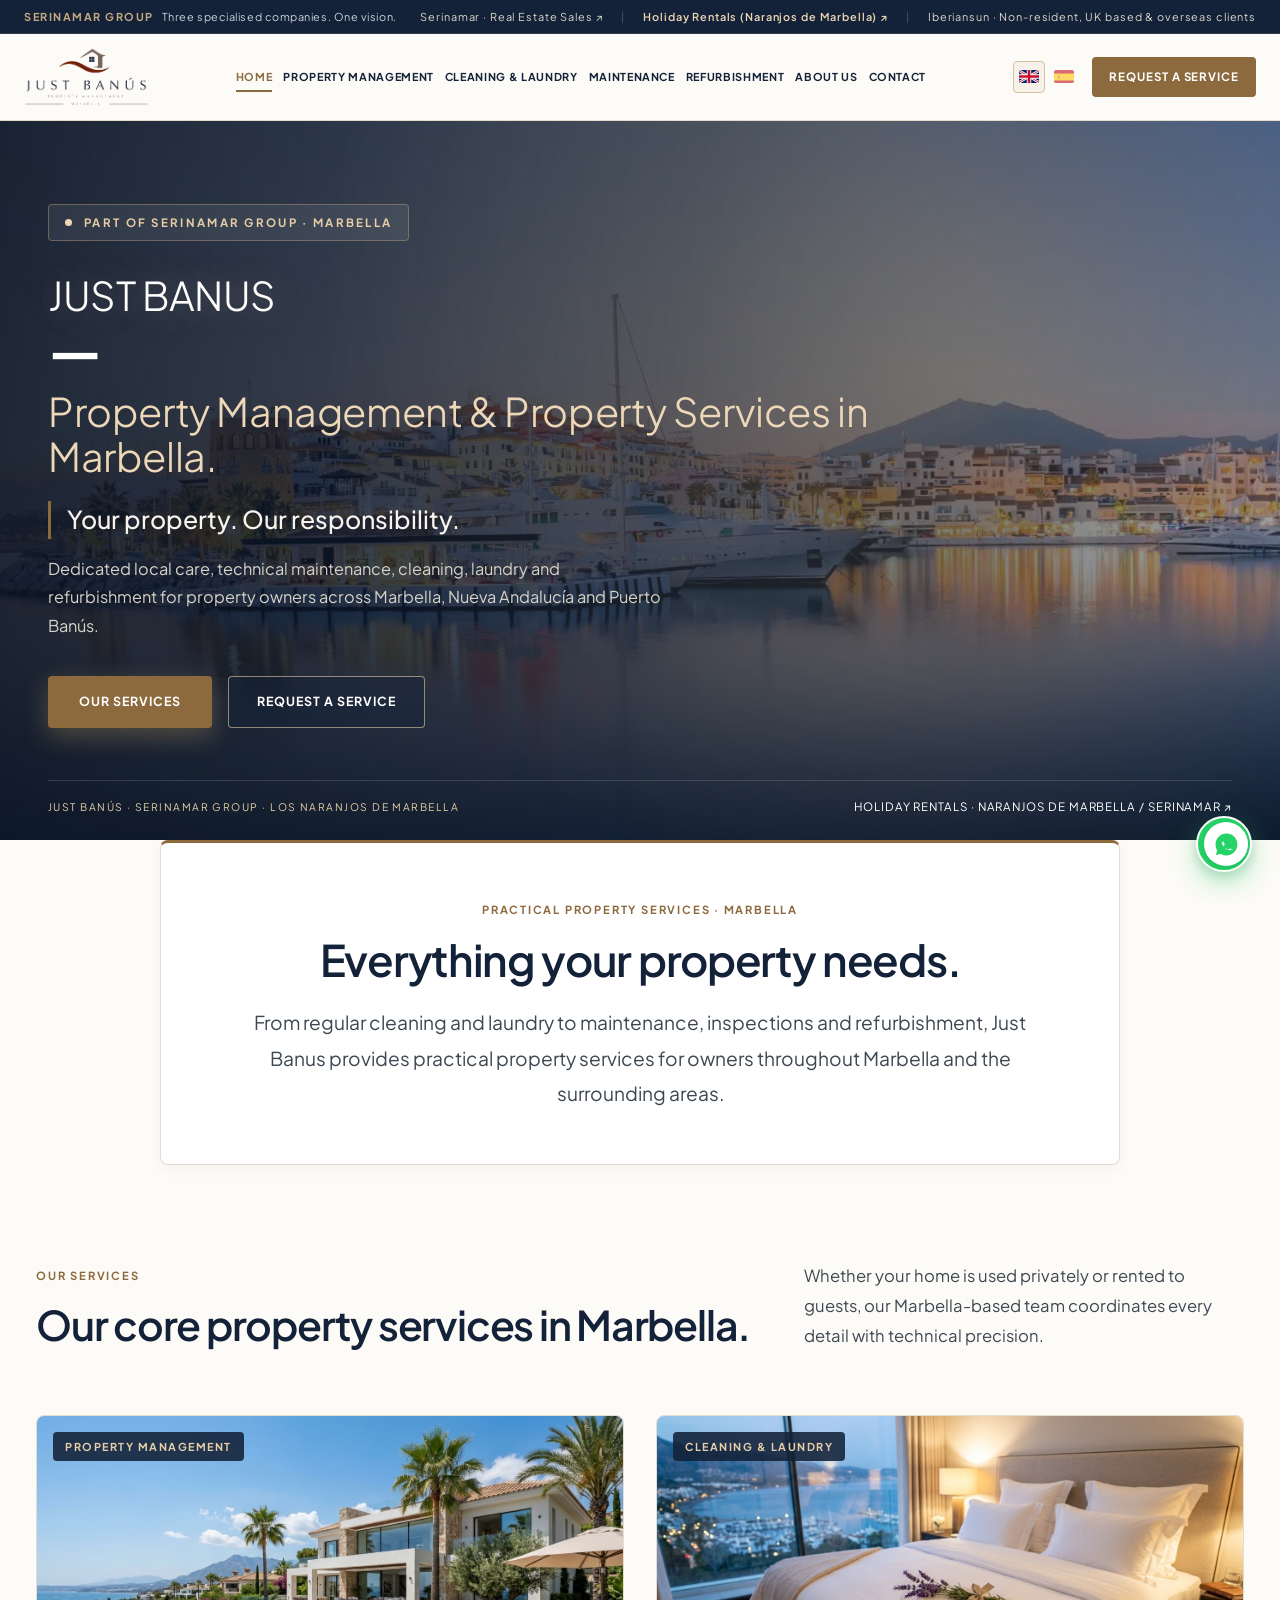
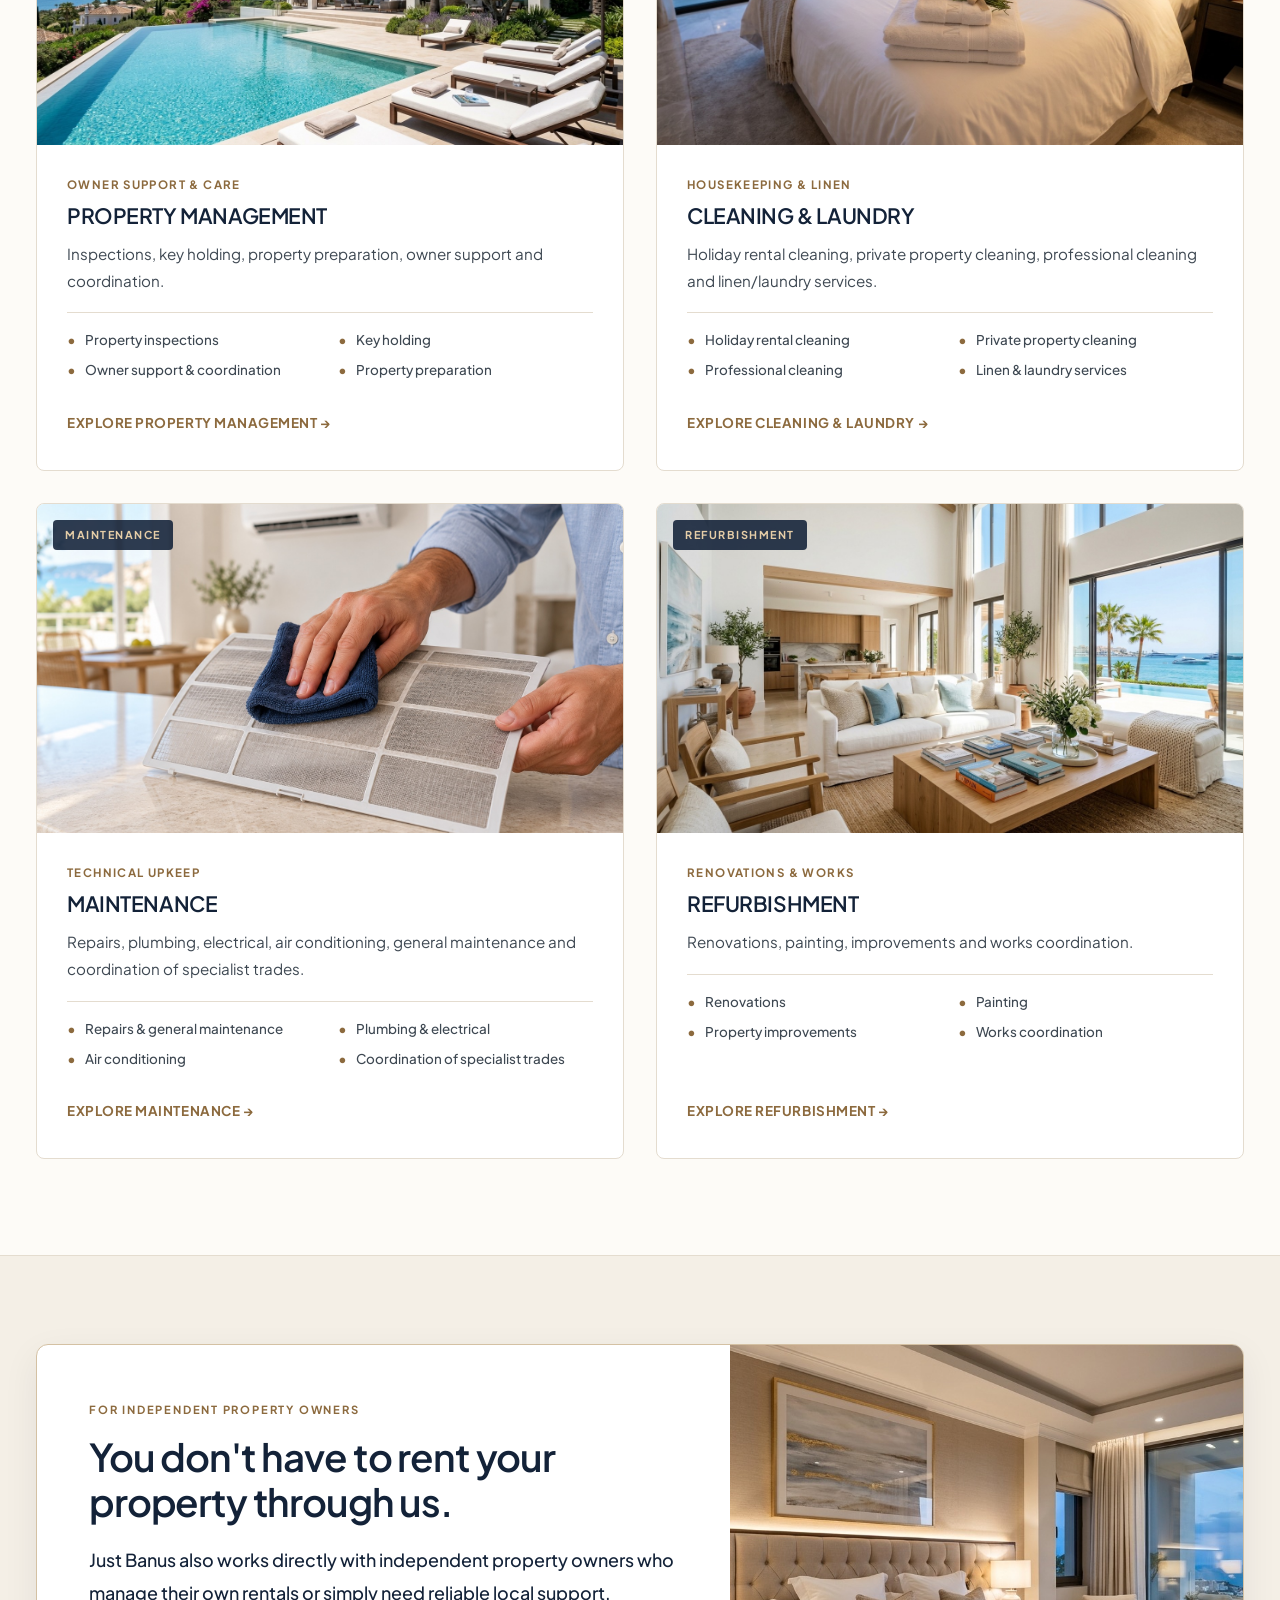
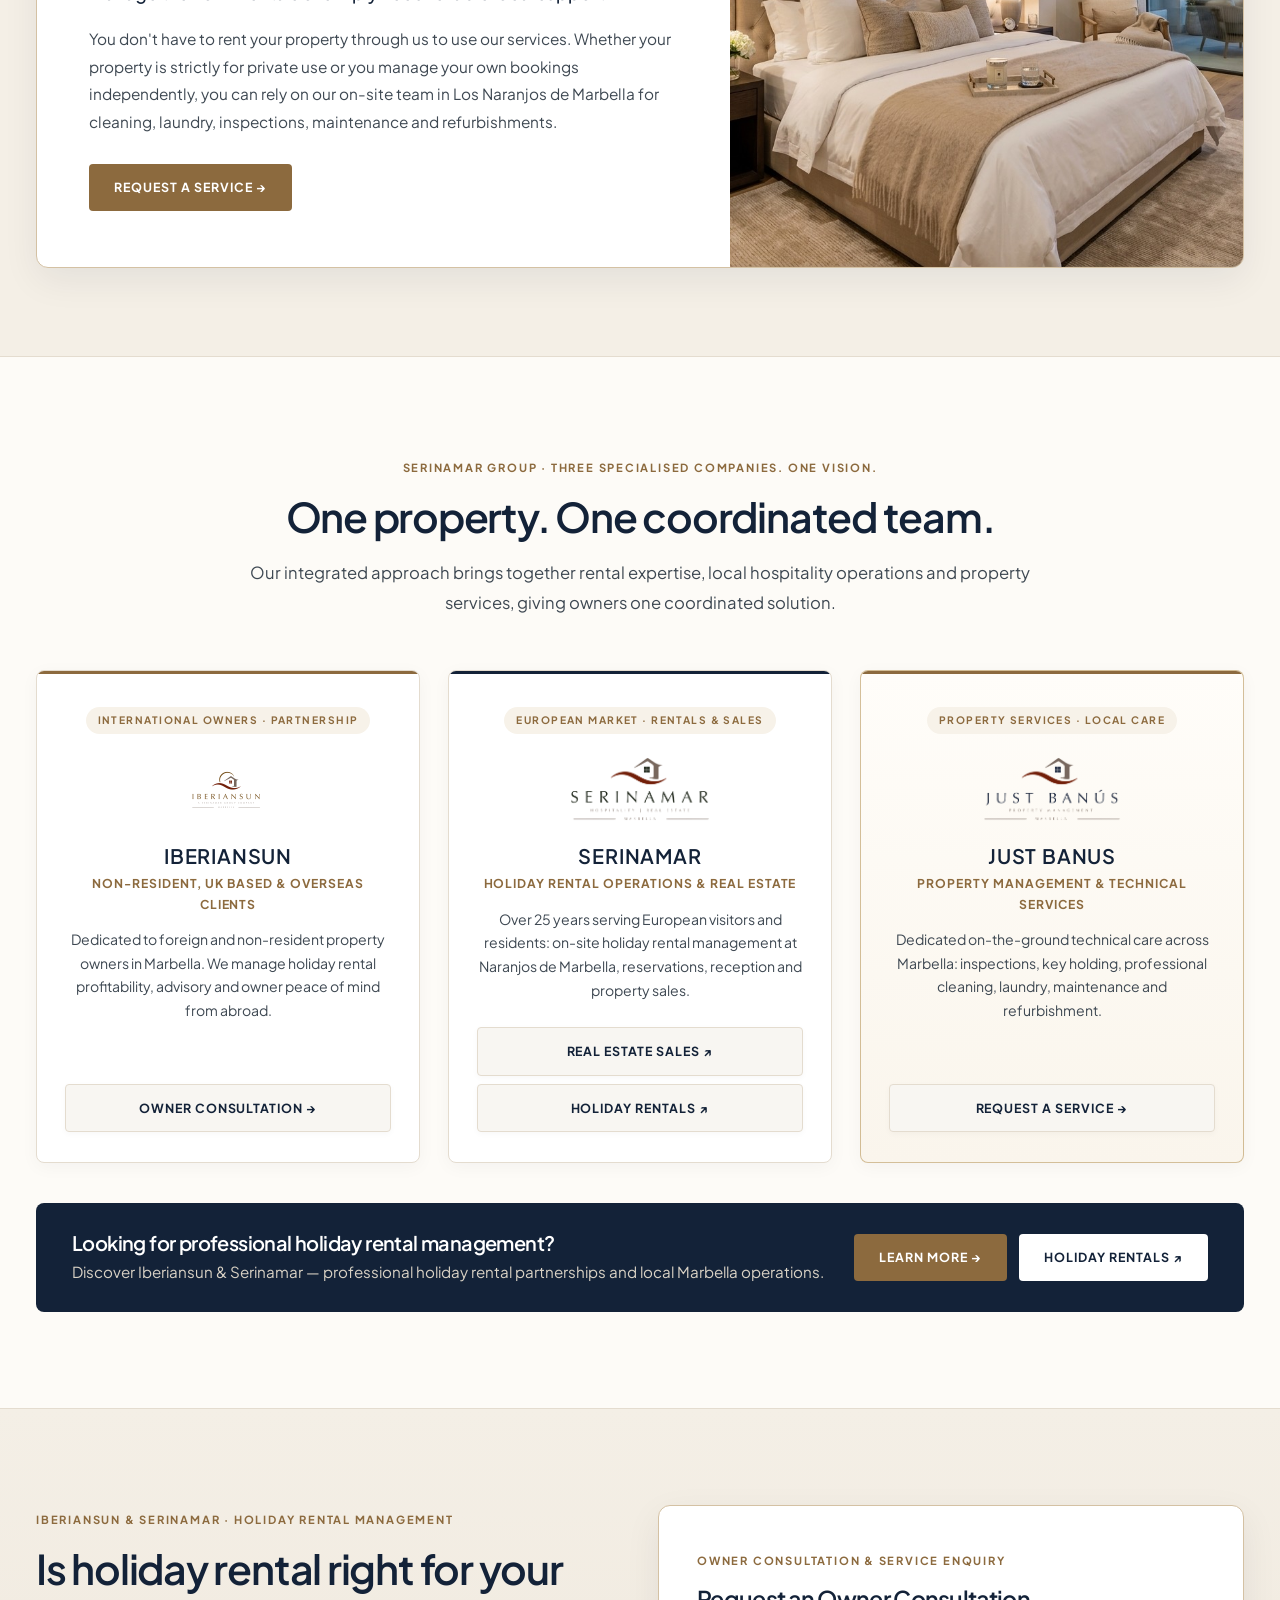
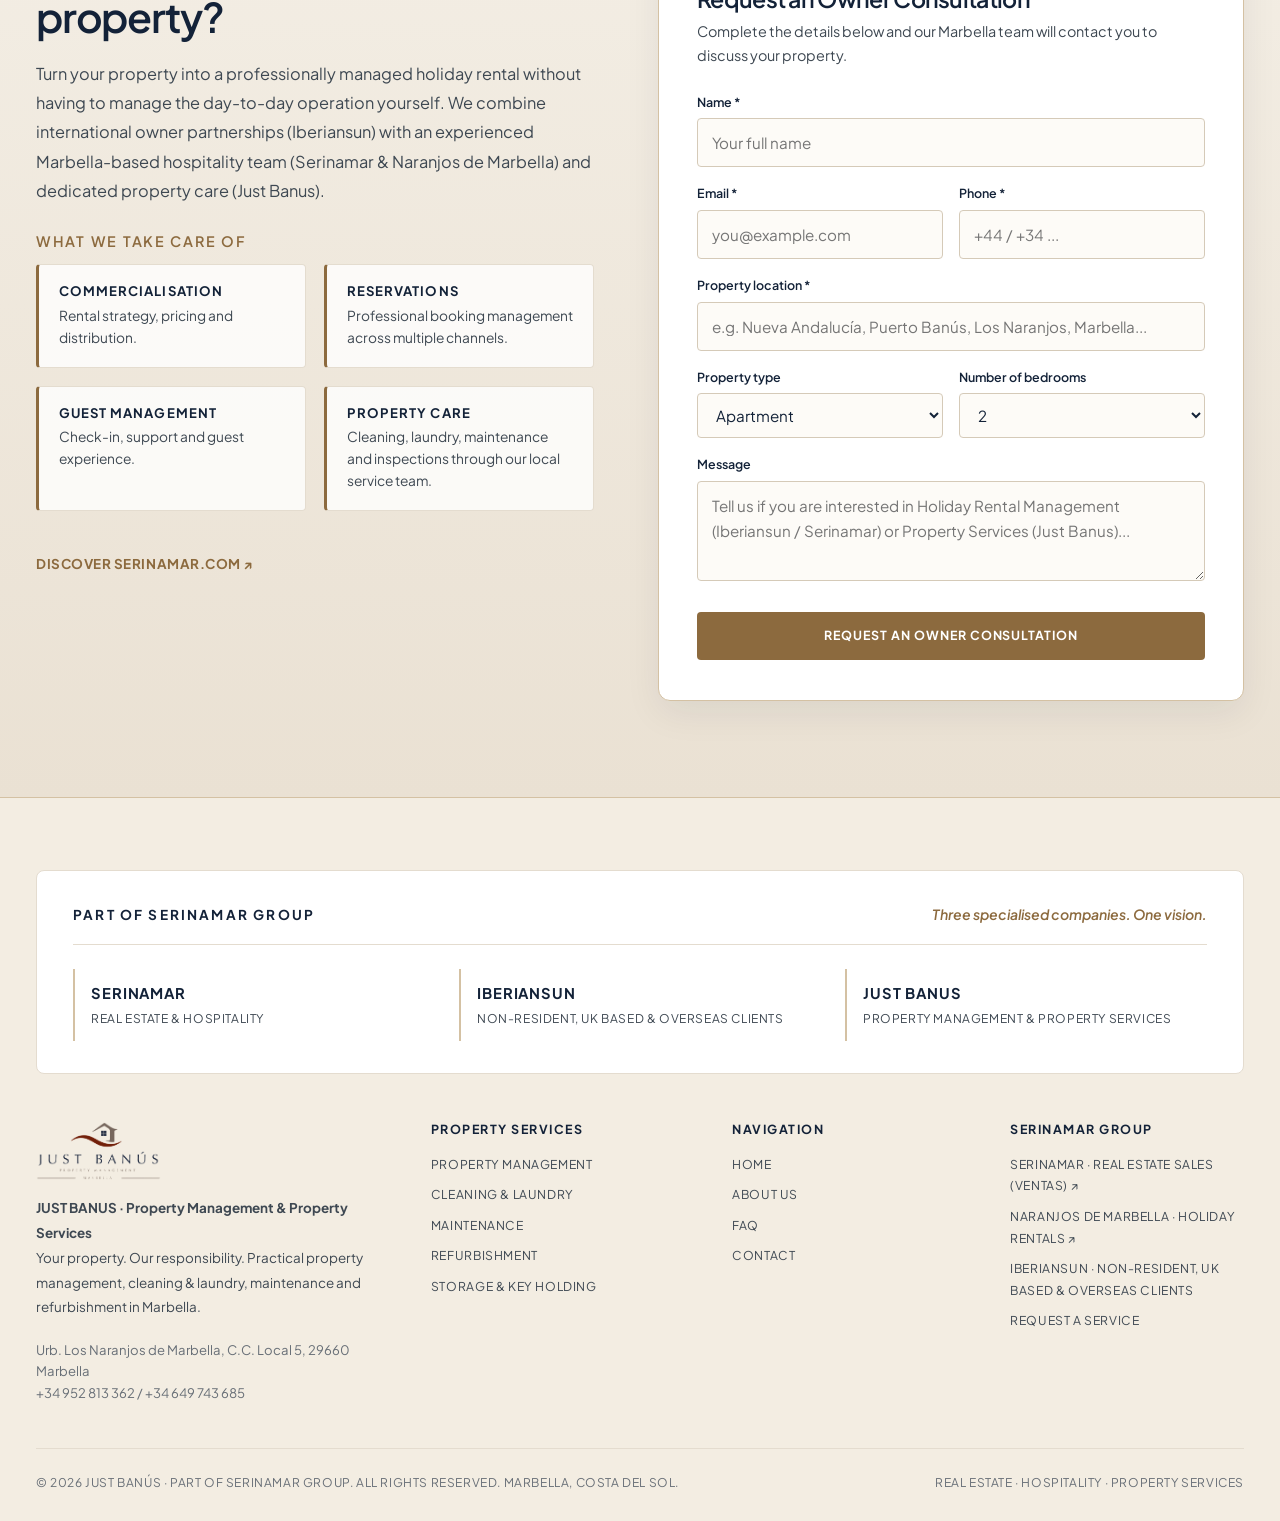
==== commit b2b9319c: "fix: eliminar boton redundante de solicitar consulta en home" ====
--- a/index.html
+++ b/index.html
@@ -381,9 +381,8 @@
               </div>
             </div>
 
-            <div style="display: flex; gap: 14px; flex-wrap: wrap; align-items: center;">
-              <a href="#owner-consultation-form" class="btn btn-outline-navy" data-i18n="jb_b4b_cta">REQUEST AN OWNER CONSULTATION</a>
-              <a href="https://serinamar.com" target="_blank" rel="noopener" class="section-link" data-i18n="jb_b4b_serinamar_link">Discover Serinamar.com ↗</a>
+            <div style="display: flex; gap: 14px; flex-wrap: wrap; align-items: center; margin-top: 24px;">
+              <a href="https://www.serinamar.com" target="_blank" rel="noopener" class="section-link" data-i18n="jb_b4b_serinamar_link">Discover Serinamar.com ↗</a>
             </div>
           </div>
 
